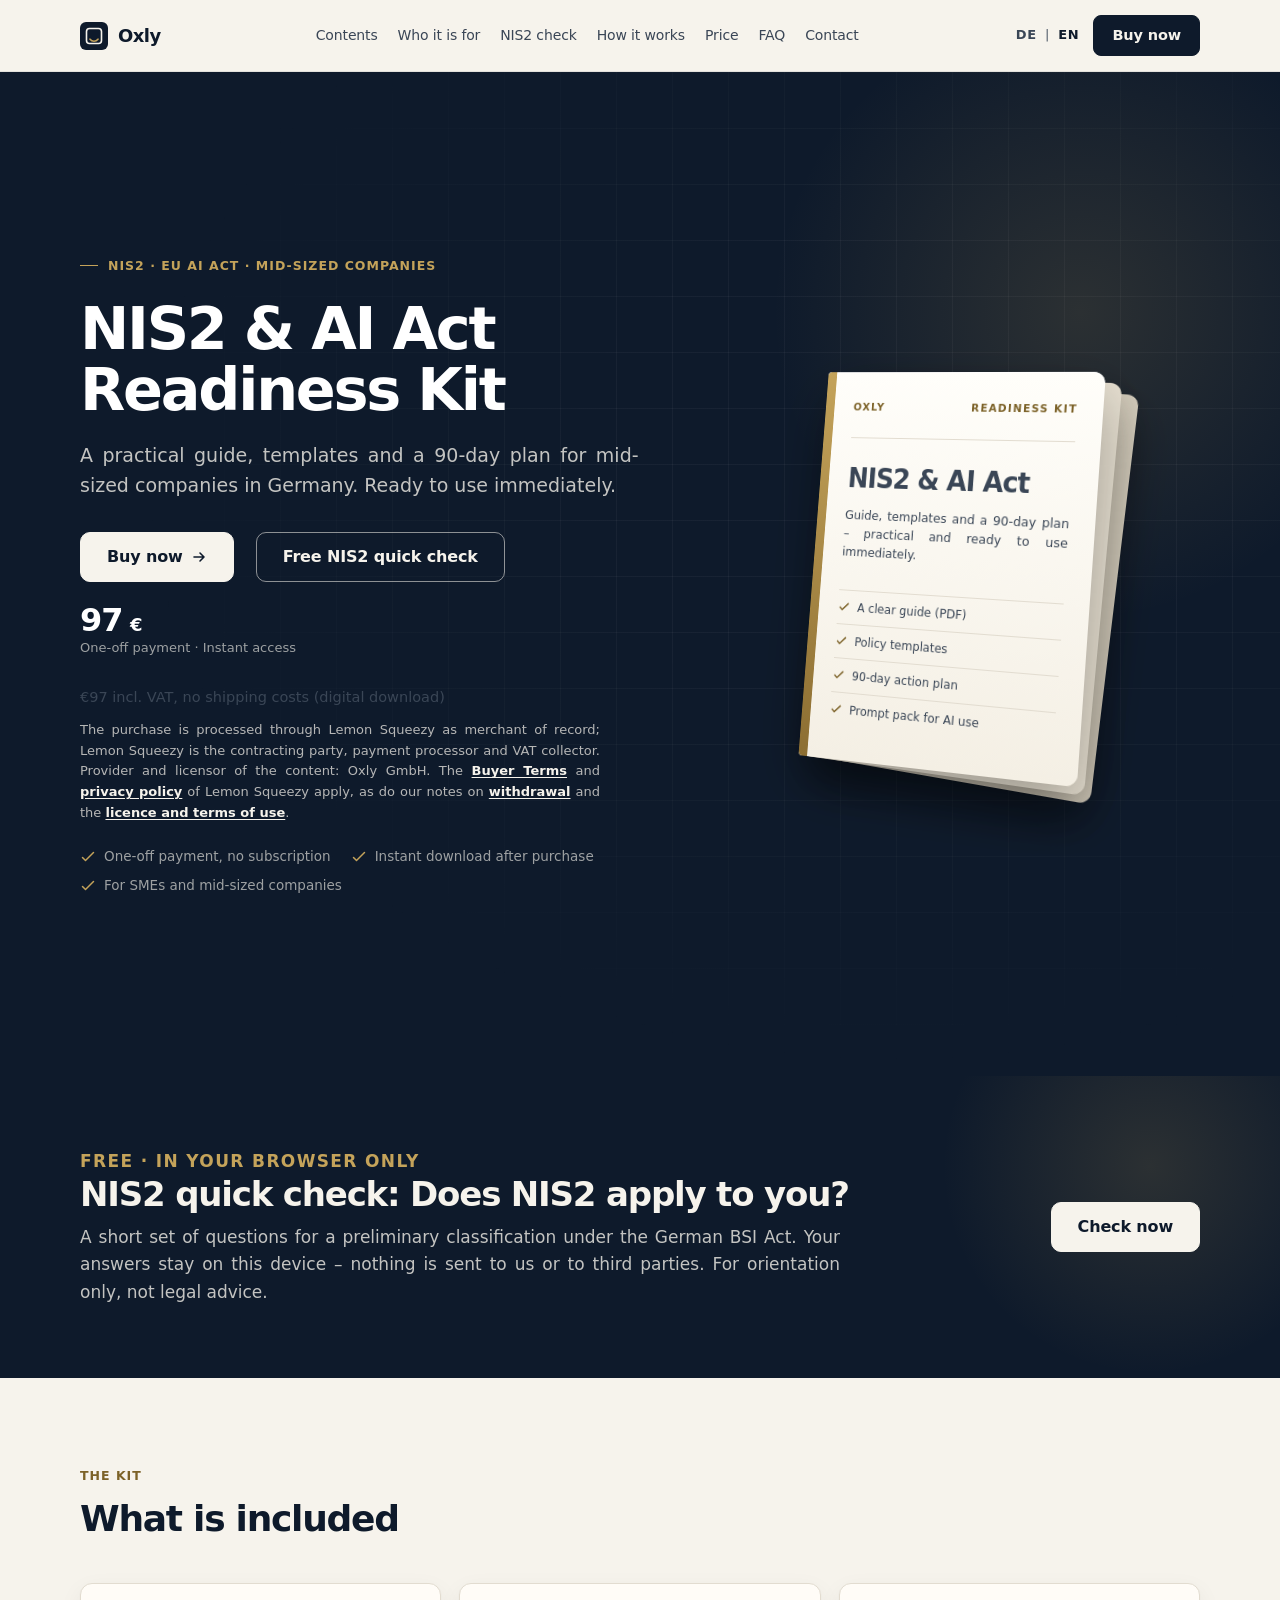
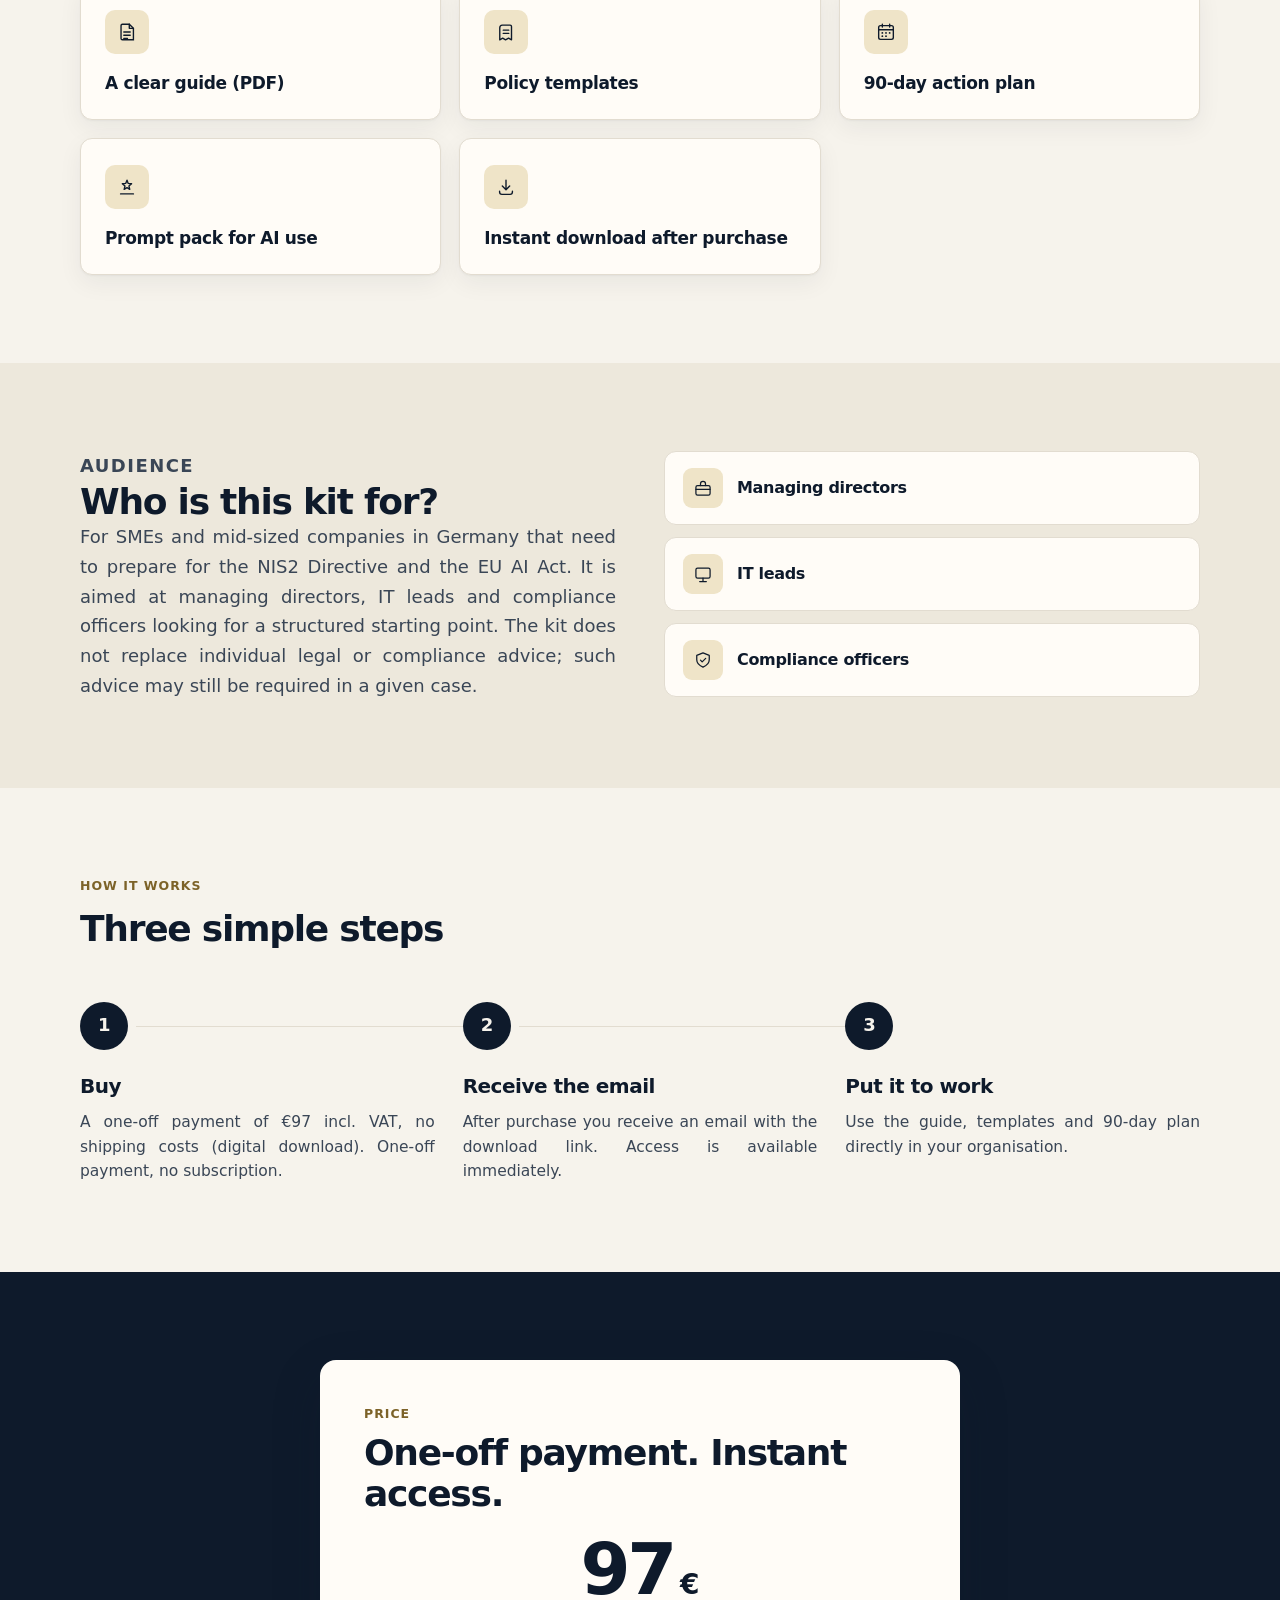
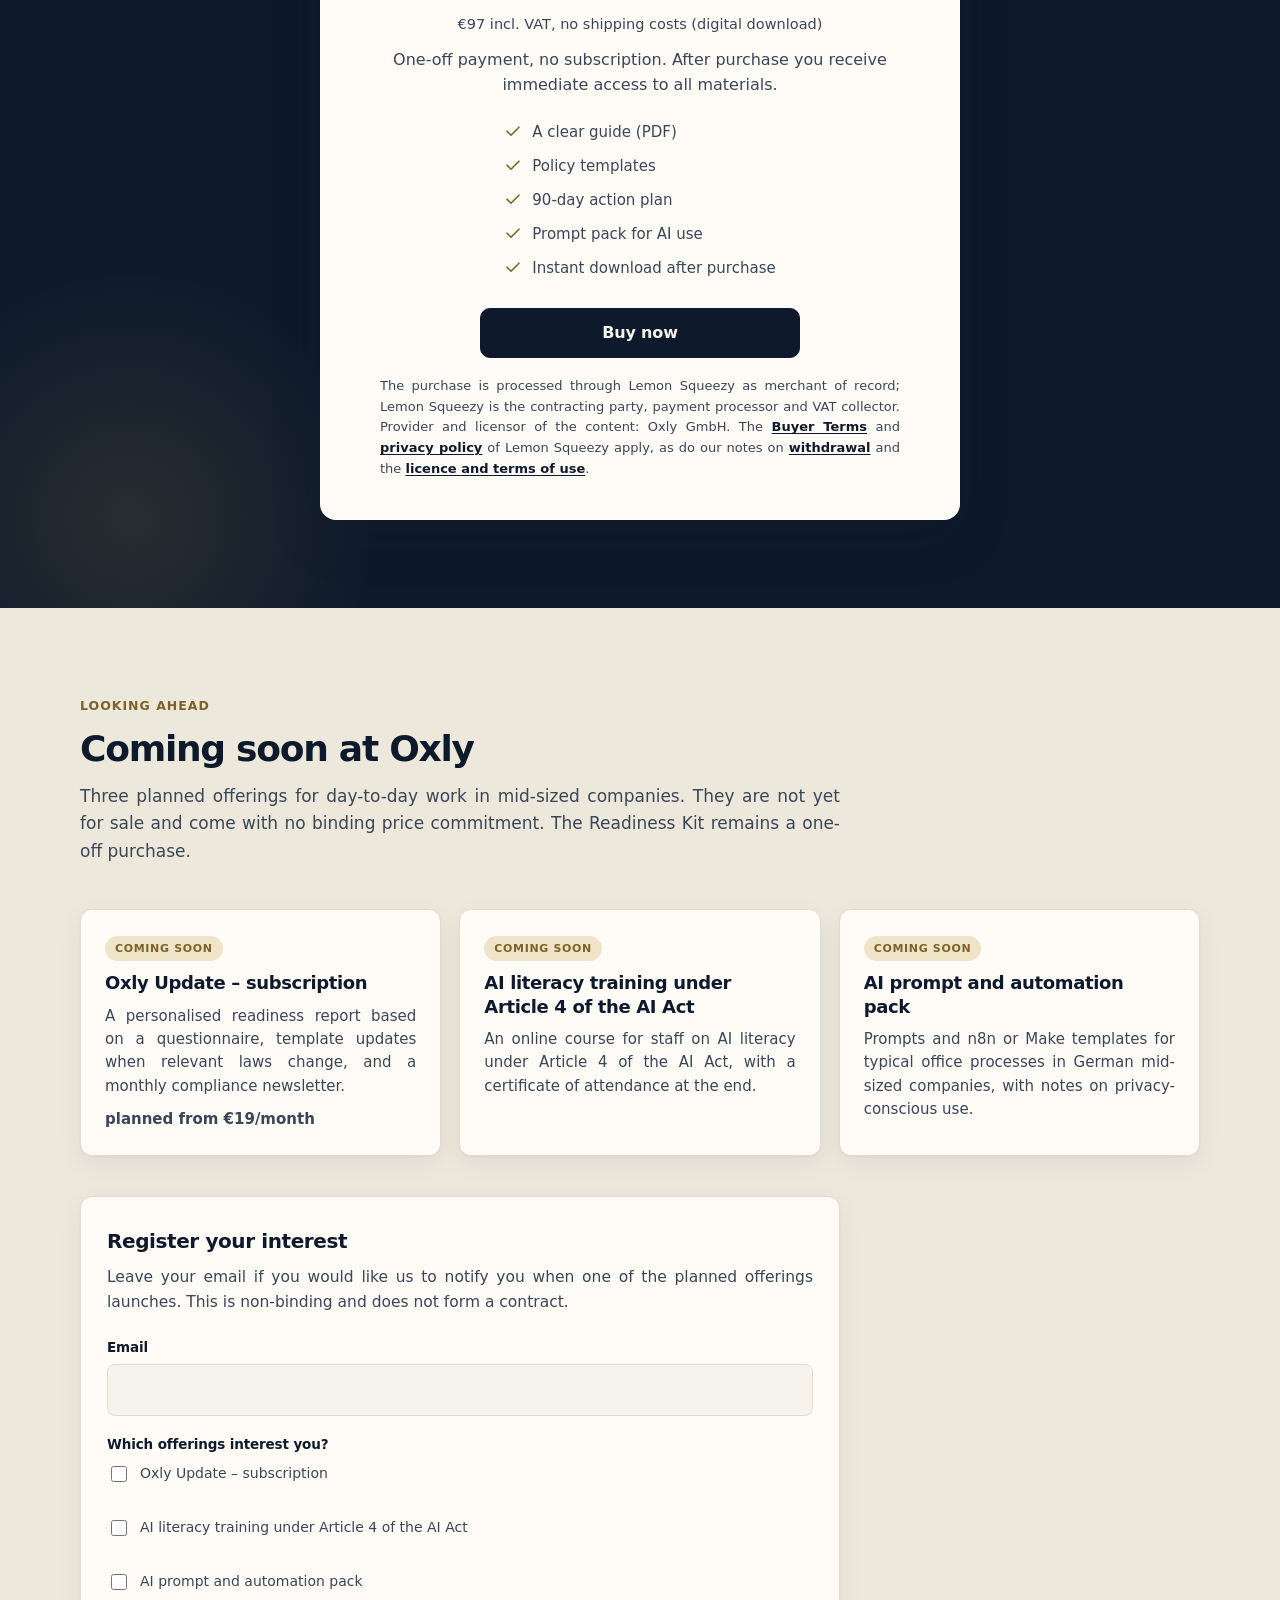
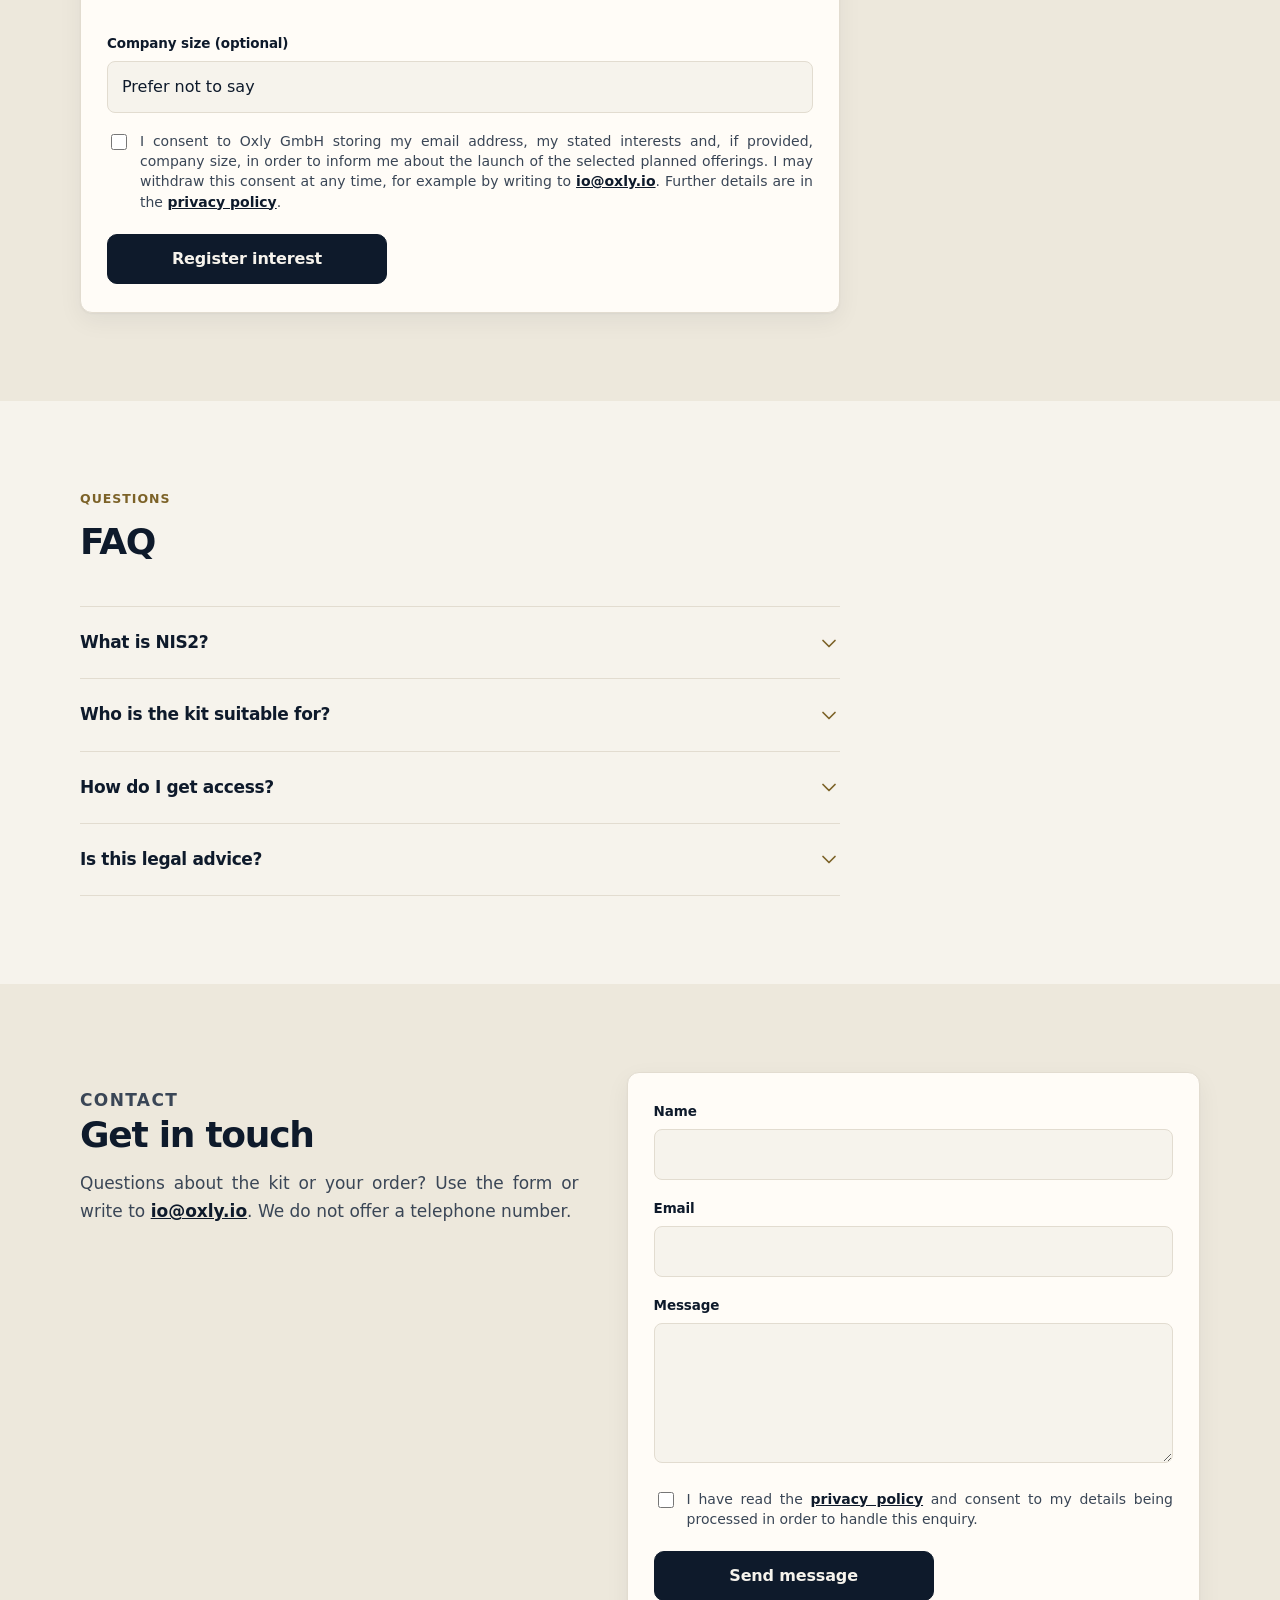
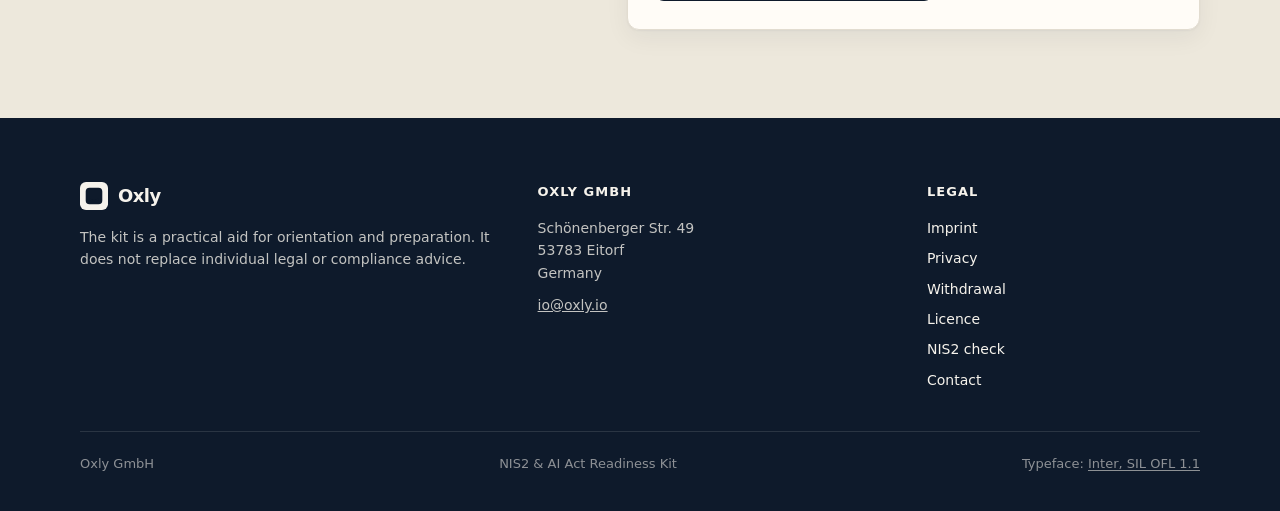
==== en/index.html @ 267576ce "Add English home, NIS2 check and imprint, plus updated thanks page" ====
<!DOCTYPE html>
<html lang="en">
<head>
  <meta charset="utf-8">
  <meta name="viewport" content="width=device-width, initial-scale=1">
  <title>NIS2 &amp; AI Act Readiness Kit | Oxly</title>
  <meta name="description" content="A practical guide, templates and a 90-day plan for mid-sized companies in Germany. Ready to use immediately. One-off payment, €97 incl. VAT, no shipping costs (digital download).">
  <meta property="og:title" content="NIS2 &amp; AI Act Readiness Kit | Oxly">
  <meta property="og:description" content="A practical guide, templates and a 90-day plan for mid-sized companies in Germany. Ready to use immediately. One-off payment, €97 incl. VAT, no shipping costs (digital download).">
  <meta property="og:type" content="website">
  <link rel="icon" href="data:image/svg+xml,%3Csvg xmlns='http://www.w3.org/2000/svg' viewBox='0 0 32 32'%3E%3Crect width='32' height='32' rx='6' fill='%230E1A2B'/%3E%3Ctext x='16' y='22' text-anchor='middle' font-family='Georgia,serif' font-size='16' fill='%23F6F3EC'%3EO%3C/text%3E%3C/svg%3E">
  <link rel="stylesheet" href="../styles.css">
  <link rel="alternate" hreflang="de" href="https://oxly-compliance.de/">
  <link rel="alternate" hreflang="en" href="https://oxly-compliance.de/en/">
  <link rel="alternate" hreflang="x-default" href="https://oxly-compliance.de/">
</head>
<body>
  <a class="skip" href="#main">Skip to content</a>

  <header class="header">
    <div class="wrap header-inner">
      <a class="logo" href="#top" aria-label="Oxly – home">
        <svg class="logo-mark" viewBox="0 0 28 28" aria-hidden="true">
          <rect width="28" height="28" rx="6" fill="#0E1A2B"/>
          <rect x="6.5" y="6.5" width="15" height="15" rx="3" fill="none" stroke="#F6F3EC" stroke-width="1.6"/>
          <path d="M10 17.2c1.1 1.3 2.5 2 4 2s2.9-.7 4-2" fill="none" stroke="#C4A35A" stroke-width="1.6" stroke-linecap="round"/>
        </svg>
        <span class="logo-word">Oxly</span>
      </a>
      <nav class="nav" aria-label="Page navigation">
        <a href="index.html#inhalt">Contents</a>
        <a href="index.html#fuer-wen">Who it is for</a>
        <a href="nis2-check.html">NIS2 check</a>
        <a href="index.html#ablauf">How it works</a>
        <a href="index.html#preis">Price</a>
        <a href="index.html#faq">FAQ</a>
        <a href="index.html#kontakt">Contact</a>
      </nav>
      <div class="header-tools">
        <nav class="lang-switch" aria-label="Language">
          <a href="../index.html" lang="de" hreflang="de">DE</a>
          <span class="lang-sep" aria-hidden="true">|</span>
          <a href="index.html" lang="en" hreflang="en" aria-current="page">EN</a>
        </nav>
        <a class="btn btn-primary js-buy" data-buy href="https://oxly.lemonsqueezy.com/checkout/buy/932510b3-8b38-464d-8cc8-acfaef03025f">Buy now</a>
      </div>
    </div>
  </header>

  <main id="main">
    <section class="hero" id="top">
      <div class="wrap hero-inner">
        <div>
          <p class="eyebrow">NIS2 · EU AI Act · Mid-sized companies</p>
          <h1>NIS2 &amp; AI Act<br>Readiness Kit</h1>
          <p class="hero-sub">A practical guide, templates and a <span class="nowrap">90-day plan</span> for mid-sized companies in Germany. Ready to use immediately.</p>
          <div class="hero-actions">
            <a class="btn btn-light btn-lg js-buy" data-buy href="https://oxly.lemonsqueezy.com/checkout/buy/932510b3-8b38-464d-8cc8-acfaef03025f">
              Buy now
              <svg class="arrow" viewBox="0 0 16 16" fill="none" aria-hidden="true">
                <path d="M3 8h10M9 4l4 4-4 4" stroke="currentColor" stroke-width="1.6" stroke-linecap="round" stroke-linejoin="round"/>
              </svg>
            </a>
            <a class="btn btn-ghost btn-lg" href="nis2-check.html">Free NIS2 quick check</a>
            <div class="hero-price">
              <div class="amount">97<span>&nbsp;€</span></div>
              <small>One-off payment · Instant access</small>
            </div>
          </div>
          <p class="price-vat hero-vat">€97 incl. VAT, no shipping costs (digital download)</p>
          <p class="mor-note">The purchase is processed through Lemon Squeezy as merchant of record; Lemon Squeezy is the contracting party, payment processor and VAT collector. Provider and licensor of the content: Oxly GmbH. The <a href="https://www.lemonsqueezy.com/buyer-terms" rel="noopener noreferrer">Buyer Terms</a> and <a href="https://www.lemonsqueezy.com/privacy" rel="noopener noreferrer">privacy policy</a> of Lemon Squeezy apply, as do our notes on <a href="withdrawal.html">withdrawal</a> and the <a href="license.html">licence and terms of use</a>.</p>
          <ul class="trust-row">
            <li>
              <svg viewBox="0 0 16 16" fill="none" aria-hidden="true"><path d="M2.5 8.5l3 3 8-8" stroke="currentColor" stroke-width="1.5" stroke-linecap="round" stroke-linejoin="round"/></svg>
              One-off payment, no subscription
            </li>
            <li>
              <svg viewBox="0 0 16 16" fill="none" aria-hidden="true"><path d="M2.5 8.5l3 3 8-8" stroke="currentColor" stroke-width="1.5" stroke-linecap="round" stroke-linejoin="round"/></svg>
              Instant download after purchase
            </li>
            <li>
              <svg viewBox="0 0 16 16" fill="none" aria-hidden="true"><path d="M2.5 8.5l3 3 8-8" stroke="currentColor" stroke-width="1.5" stroke-linecap="round" stroke-linejoin="round"/></svg>
              For SMEs and mid-sized companies
            </li>
          </ul>
        </div>

        <div class="kit-stage" aria-hidden="true">
          <div class="kit-stack">
            <div class="kit-sheet kit-sheet--back"></div>
            <div class="kit-sheet kit-sheet--mid"></div>
            <div class="kit-cover">
              <div class="kit-top">
                <span>Oxly</span>
                <span>Readiness Kit</span>
              </div>
              <div class="kit-rule"></div>
              <p class="kit-title">NIS2 &amp; AI Act</p>
              <p>Guide, templates and a <span class="nowrap">90-day plan</span> – practical and ready to use immediately.</p>
              <ul class="kit-list">
                <li>
                  <svg viewBox="0 0 14 14" fill="none"><path d="M2.5 7.2l2.6 2.6 6.4-6.4" stroke="currentColor" stroke-width="1.5" stroke-linecap="round" stroke-linejoin="round"/></svg>
                  A clear guide (PDF)
                </li>
                <li>
                  <svg viewBox="0 0 14 14" fill="none"><path d="M2.5 7.2l2.6 2.6 6.4-6.4" stroke="currentColor" stroke-width="1.5" stroke-linecap="round" stroke-linejoin="round"/></svg>
                  Policy templates
                </li>
                <li>
                  <svg viewBox="0 0 14 14" fill="none"><path d="M2.5 7.2l2.6 2.6 6.4-6.4" stroke="currentColor" stroke-width="1.5" stroke-linecap="round" stroke-linejoin="round"/></svg>
                  <span class="nowrap">90-day action plan</span>
                </li>
                <li>
                  <svg viewBox="0 0 14 14" fill="none"><path d="M2.5 7.2l2.6 2.6 6.4-6.4" stroke="currentColor" stroke-width="1.5" stroke-linecap="round" stroke-linejoin="round"/></svg>
                  Prompt pack for AI use
                </li>
              </ul>
            </div>
          </div>
        </div>
      </div>
    </section>

    <section class="check-teaser" id="check-teaser">
      <div class="wrap check-teaser-inner">
        <div>
          <p class="section-kicker">Free · In your browser only</p>
          <h2>NIS2 quick check: Does NIS2 apply to you?</h2>
          <p>A short set of questions for a preliminary classification under the German BSI Act. Your answers stay on this device – nothing is sent to us or to third parties. For orientation only, not legal advice.</p>
        </div>
        <a class="btn btn-light btn-lg" href="nis2-check.html">Check now</a>
      </div>
    </section>
    <section class="contents" id="inhalt">
      <div class="wrap">
        <div class="section-head">
          <p class="section-kicker">The kit</p>
          <h2 class="section-title">What is included</h2>
        </div>
        <div class="card-grid">
          <article class="card">
            <div class="icon" aria-hidden="true">
              <svg viewBox="0 0 24 24" fill="none">
                <path d="M7 3.5h7.5L19 8v12.5H7A1.5 1.5 0 0 1 5.5 19V5A1.5 1.5 0 0 1 7 3.5Z" stroke="currentColor" stroke-width="1.5"/>
                <path d="M14.5 3.5V8H19M8.5 12h7M8.5 15.5h7M8.5 19h4" stroke="currentColor" stroke-width="1.5" stroke-linecap="round" stroke-linejoin="round"/>
              </svg>
            </div>
            <h3>A clear guide (PDF)</h3>
          </article>
          <article class="card">
            <div class="icon" aria-hidden="true">
              <svg viewBox="0 0 24 24" fill="none">
                <path d="M8 4.5h8.5A1.5 1.5 0 0 1 18 6v14.5l-3.2-1.8L11.5 20.5 8.4 18.7 5.2 20.5V7.5A3 3 0 0 1 8 4.5Z" stroke="currentColor" stroke-width="1.5" stroke-linejoin="round"/>
                <path d="M9 10h6M9 13.5h6" stroke="currentColor" stroke-width="1.5" stroke-linecap="round"/>
              </svg>
            </div>
            <h3>Policy templates</h3>
          </article>
          <article class="card">
            <div class="icon" aria-hidden="true">
              <svg viewBox="0 0 24 24" fill="none">
                <rect x="4" y="5" width="16" height="15" rx="2" stroke="currentColor" stroke-width="1.5"/>
                <path d="M8 3.5v3M16 3.5v3M4 9.5h16" stroke="currentColor" stroke-width="1.5" stroke-linecap="round"/>
                <path d="M8 13h.01M12 13h.01M16 13h.01M8 16.5h.01M12 16.5h.01" stroke="currentColor" stroke-width="2" stroke-linecap="round"/>
              </svg>
            </div>
            <h3><span class="nowrap">90-day action plan</span></h3>
          </article>
          <article class="card">
            <div class="icon" aria-hidden="true">
              <svg viewBox="0 0 24 24" fill="none">
                <path d="M12 4.5 13.2 8l3.8.3-2.9 2.5.9 3.7L12 12.7 8.9 14.5l.9-3.7-2.9-2.5 3.8-.3L12 4.5Z" stroke="currentColor" stroke-width="1.5" stroke-linejoin="round"/>
                <path d="M5 19.5h14" stroke="currentColor" stroke-width="1.5" stroke-linecap="round"/>
              </svg>
            </div>
            <h3>Prompt pack for AI use</h3>
          </article>
          <article class="card">
            <div class="icon" aria-hidden="true">
              <svg viewBox="0 0 24 24" fill="none">
                <path d="M12 4.5v10M8 11l4 4 4-4" stroke="currentColor" stroke-width="1.5" stroke-linecap="round" stroke-linejoin="round"/>
                <path d="M5 16.5v1A2.5 2.5 0 0 0 7.5 20h9a2.5 2.5 0 0 0 2.5-2.5v-1" stroke="currentColor" stroke-width="1.5" stroke-linecap="round"/>
              </svg>
            </div>
            <h3>Instant download after purchase</h3>
          </article>
        </div>
      </div>
    </section>

    <section class="audience" id="fuer-wen">
      <div class="wrap audience-grid">
        <div class="audience-copy">
          <p class="section-kicker">Audience</p>
          <h2 class="section-title">Who is this kit for?</h2>
          <p class="section-lead">For SMEs and mid-sized companies in Germany that need to prepare for the NIS2 Directive and the EU AI Act. It is aimed at managing directors, IT leads and compliance officers looking for a structured starting point. The kit does not replace individual legal or compliance advice; such advice may still be required in a given case.</p>
        </div>
        <div class="roles">
          <div class="role">
            <div class="icon" aria-hidden="true">
              <svg viewBox="0 0 24 24" fill="none">
                <rect x="3.5" y="9" width="17" height="11.5" rx="2" stroke="currentColor" stroke-width="1.5"/>
                <path d="M9 9V7a3 3 0 0 1 6 0v2M3.5 13.5h17" stroke="currentColor" stroke-width="1.5" stroke-linecap="round"/>
              </svg>
            </div>
            <strong>Managing directors</strong>
          </div>
          <div class="role">
            <div class="icon" aria-hidden="true">
              <svg viewBox="0 0 24 24" fill="none">
                <rect x="3.5" y="5" width="17" height="12" rx="2" stroke="currentColor" stroke-width="1.5"/>
                <path d="M8 21h8M12 17v4" stroke="currentColor" stroke-width="1.5" stroke-linecap="round"/>
              </svg>
            </div>
            <strong>IT leads</strong>
          </div>
          <div class="role">
            <div class="icon" aria-hidden="true">
              <svg viewBox="0 0 24 24" fill="none">
                <path d="M12 3.5 19.5 6.5v5.2c0 4.3-3 6.9-7.5 8.8-4.5-1.9-7.5-4.5-7.5-8.8V6.5L12 3.5Z" stroke="currentColor" stroke-width="1.5" stroke-linejoin="round"/>
                <path d="M9 12.2 11 14.2 15.2 10" stroke="currentColor" stroke-width="1.5" stroke-linecap="round" stroke-linejoin="round"/>
              </svg>
            </div>
            <strong>Compliance officers</strong>
          </div>
        </div>
      </div>
    </section>

    <section class="steps" id="ablauf">
      <div class="wrap">
        <div class="section-head">
          <p class="section-kicker">How it works</p>
          <h2 class="section-title">Three simple steps</h2>
        </div>
        <div class="steps-grid">
          <article class="step">
            <div class="step-num">1</div>
            <h3>Buy</h3>
            <p>A one-off payment of €97 incl. VAT, no shipping costs (digital download). One-off payment, no subscription.</p>
          </article>
          <article class="step">
            <div class="step-num">2</div>
            <h3>Receive the email</h3>
            <p>After purchase you receive an email with the download link. Access is available immediately.</p>
          </article>
          <article class="step">
            <div class="step-num">3</div>
            <h3>Put it to work</h3>
            <p>Use the guide, templates and <span class="nowrap">90-day plan</span> directly in your organisation.</p>
          </article>
        </div>
      </div>
    </section>

    <section class="pricing" id="preis">
      <div class="wrap">
        <div class="price-card">
          <p class="section-kicker">Price</p>
          <h2 class="section-title">One-off payment. Instant access.</h2>
          <div class="price-amount">
            <span class="num">97</span>
            <span class="cur">€</span>
          </div>
          <p class="price-vat">€97 incl. VAT, no shipping costs (digital download)</p>
          <p class="price-note">One-off payment, no subscription. After purchase you receive immediate access to all materials.</p>
          <ul class="price-points">
            <li><svg viewBox="0 0 18 18" fill="none" aria-hidden="true"><path d="M3 9.2l4 4 8-8" stroke="currentColor" stroke-width="1.6" stroke-linecap="round" stroke-linejoin="round"/></svg> A clear guide (PDF)</li>
            <li><svg viewBox="0 0 18 18" fill="none" aria-hidden="true"><path d="M3 9.2l4 4 8-8" stroke="currentColor" stroke-width="1.6" stroke-linecap="round" stroke-linejoin="round"/></svg> Policy templates</li>
            <li><svg viewBox="0 0 18 18" fill="none" aria-hidden="true"><path d="M3 9.2l4 4 8-8" stroke="currentColor" stroke-width="1.6" stroke-linecap="round" stroke-linejoin="round"/></svg> <span class="nowrap">90-day action plan</span></li>
            <li><svg viewBox="0 0 18 18" fill="none" aria-hidden="true"><path d="M3 9.2l4 4 8-8" stroke="currentColor" stroke-width="1.6" stroke-linecap="round" stroke-linejoin="round"/></svg> Prompt pack for AI use</li>
            <li><svg viewBox="0 0 18 18" fill="none" aria-hidden="true"><path d="M3 9.2l4 4 8-8" stroke="currentColor" stroke-width="1.6" stroke-linecap="round" stroke-linejoin="round"/></svg> Instant download after purchase</li>
          </ul>
          <a class="btn btn-primary btn-lg js-buy" data-buy href="https://oxly.lemonsqueezy.com/checkout/buy/932510b3-8b38-464d-8cc8-acfaef03025f">Buy now</a>
          <p class="mor-note">The purchase is processed through Lemon Squeezy as merchant of record; Lemon Squeezy is the contracting party, payment processor and VAT collector. Provider and licensor of the content: Oxly GmbH. The <a href="https://www.lemonsqueezy.com/buyer-terms" rel="noopener noreferrer">Buyer Terms</a> and <a href="https://www.lemonsqueezy.com/privacy" rel="noopener noreferrer">privacy policy</a> of Lemon Squeezy apply, as do our notes on <a href="withdrawal.html">withdrawal</a> and the <a href="license.html">licence and terms of use</a>.</p>
        </div>
      </div>
    </section>

    <section class="coming" id="demnächst">
      <div class="wrap">
        <div class="section-head">
          <p class="section-kicker">Looking ahead</p>
          <h2 class="section-title">Coming soon at Oxly</h2>
          <p class="coming-lead">Three planned offerings for day-to-day work in mid-sized companies. They are not yet for sale and come with no binding price commitment. The Readiness Kit remains a one-off purchase.</p>
        </div>
        <div class="coming-grid">
          <article class="coming-card">
            <span class="badge-soon">Coming soon</span>
            <h3>Oxly Update – subscription</h3>
            <p>A personalised readiness report based on a questionnaire, template updates when relevant laws change, and a monthly compliance newsletter.</p>
            <p class="coming-price">planned from €19/month</p>
          </article>
          <article class="coming-card">
            <span class="badge-soon">Coming soon</span>
            <h3>AI literacy training under Article 4 of the AI Act</h3>
            <p>An online course for staff on AI literacy under Article 4 of the AI Act, with a certificate of attendance at the end.</p>
          </article>
          <article class="coming-card">
            <span class="badge-soon">Coming soon</span>
            <h3>AI prompt and automation pack</h3>
            <p>Prompts and n8n or Make templates for typical office processes in German mid-sized companies, with notes on privacy-conscious use.</p>
          </article>
        </div>

        <form class="waitlist form" id="waitlist-form" action="https://formsubmit.co/a1ef839cf8136e89e7ac923d35b0b87f" method="POST">
          <h3>Register your interest</h3>
          <p class="waitlist-lead">Leave your email if you would like us to notify you when one of the planned offerings launches. This is non-binding and does not form a contract.</p>
          <input type="hidden" name="_next" value="https://oxly-compliance.de/en/thanks.html">
          <input type="hidden" name="_subject" value="Waitlist / register interest (EN)">
          <input type="hidden" name="_template" value="table">
          <input type="hidden" name="_captcha" value="false">
          <input type="hidden" name="language" value="EN">
          <label class="hp" for="waitlist-website">Please leave this field empty</label>
          <input class="hp" type="text" id="waitlist-website" name="_honey" tabindex="-1" autocomplete="off">
          <div class="field">
            <label for="waitlist-email">Email</label>
            <input type="email" id="waitlist-email" name="email" required autocomplete="email">
          </div>
          <p class="field-label" id="waitlist-interests-label">Which offerings interest you?</p>
          <div class="waitlist-interests" role="group" aria-labelledby="waitlist-interests-label">
            <label class="check"><input type="checkbox" name="interesse_update_abo" value="yes" data-interest> <span>Oxly Update – subscription</span></label>
            <label class="check"><input type="checkbox" name="interesse_ki_schulung" value="yes" data-interest> <span>AI literacy training under Article 4 of the AI Act</span></label>
            <label class="check"><input type="checkbox" name="interesse_prompt_paket" value="yes" data-interest> <span>AI prompt and automation pack</span></label>
          </div>
          <p class="waitlist-error" id="waitlist-error" role="alert">Please select at least one offering.</p>
          <div class="field">
            <label for="waitlist-size">Company size (optional)</label>
            <select id="waitlist-size" name="firmengroesse">
              <option value="">Prefer not to say</option>
              <option value="unter_50">Fewer than 50 employees</option>
              <option value="50_249">50 to 249 employees</option>
              <option value="250_plus">250 or more employees</option>
            </select>
          </div>
          <label class="check">
            <input type="checkbox" name="datenschutz" value="agreed" required>
            <span>I consent to Oxly GmbH storing my email address, my stated interests and, if provided, company size, in order to inform me about the launch of the selected planned offerings. I may withdraw this consent at any time, for example by writing to <a href="mailto:io@oxly.io">io@oxly.io</a>. Further details are in the <a href="privacy.html">privacy policy</a>.</span>
          </label>
          <button class="btn btn-primary btn-lg" type="submit">Register interest</button>
        </form>
      </div>
    </section>

    <section class="faq" id="faq">
      <div class="wrap">
        <div class="section-head">
          <p class="section-kicker">Questions</p>
          <h2 class="section-title">FAQ</h2>
        </div>
        <div class="faq-list">
          <details>
            <summary>What is NIS2?<svg class="chev" viewBox="0 0 22 22" fill="none" aria-hidden="true"><path d="M5 8.5 11 14.5 17 8.5" stroke="currentColor" stroke-width="1.7" stroke-linecap="round" stroke-linejoin="round"/></svg></summary>
            <p>The NIS2 Directive is an EU-wide cybersecurity framework. Many companies in Germany must meet certain requirements. This kit helps you understand and implement the most important steps.</p>
          </details>
          <details>
            <summary>Who is the kit suitable for?<svg class="chev" viewBox="0 0 22 22" fill="none" aria-hidden="true"><path d="M5 8.5 11 14.5 17 8.5" stroke="currentColor" stroke-width="1.7" stroke-linecap="round" stroke-linejoin="round"/></svg></summary>
            <p>For small and medium-sized companies in Germany that want to prepare for NIS2 and the AI Act. The kit offers a structured starting point; individual legal or compliance advice may still be required.</p>
          </details>
          <details>
            <summary>How do I get access?<svg class="chev" viewBox="0 0 22 22" fill="none" aria-hidden="true"><path d="M5 8.5 11 14.5 17 8.5" stroke="currentColor" stroke-width="1.7" stroke-linecap="round" stroke-linejoin="round"/></svg></summary>
            <p>After purchase you receive an email with the download link. Access is available immediately.</p>
          </details>
          <details>
            <summary>Is this legal advice?<svg class="chev" viewBox="0 0 22 22" fill="none" aria-hidden="true"><path d="M5 8.5 11 14.5 17 8.5" stroke="currentColor" stroke-width="1.7" stroke-linecap="round" stroke-linejoin="round"/></svg></summary>
            <p>No. The kit is a practical aid for orientation and preparation. It does not replace individual legal or compliance advice.</p>
          </details>
        </div>
      </div>
    </section>

    <section class="contact" id="kontakt">
      <div class="wrap contact-grid">
        <div class="contact-copy">
          <p class="section-kicker">Contact</p>
          <h2 class="section-title">Get in touch</h2>
          <p>Questions about the kit or your order? Use the form or write to <a href="mailto:io@oxly.io">io@oxly.io</a>. We do not offer a telephone number.</p>
        </div>
        <form class="form" action="https://formsubmit.co/a1ef839cf8136e89e7ac923d35b0b87f" method="POST">
          <input type="hidden" name="_next" value="https://oxly-compliance.de/en/thanks.html">
          <input type="hidden" name="_subject" value="Contact request via the Oxly website (EN)">
          <input type="hidden" name="_template" value="table">
          <input type="hidden" name="_captcha" value="false">
          <input type="hidden" name="language" value="EN">
          <label class="hp" for="website">Please leave this field empty</label>
          <input class="hp" type="text" id="website" name="_honey" tabindex="-1" autocomplete="off">
          <div class="field">
            <label for="name">Name</label>
            <input type="text" id="name" name="name" required autocomplete="name">
          </div>
          <div class="field">
            <label for="email">Email</label>
            <input type="email" id="email" name="email" required autocomplete="email">
          </div>
          <div class="field">
            <label for="message">Message</label>
            <textarea id="message" name="message" required></textarea>
          </div>
          <label class="check">
            <input type="checkbox" name="datenschutz" value="agreed" required>
            <span>I have read the <a href="privacy.html">privacy policy</a> and consent to my details being processed in order to handle this enquiry.</span>
          </label>
          <button class="btn btn-primary btn-lg" type="submit">Send message</button>
        </form>
      </div>
    </section>
  </main>

  <footer class="footer">
    <div class="wrap">
      <div class="footer-grid">
        <div>
          <a class="logo" href="index.html" aria-label="Oxly">
            <svg class="logo-mark" viewBox="0 0 28 28" aria-hidden="true">
              <rect width="28" height="28" rx="6" fill="#F6F3EC"/>
              <rect x="6.5" y="6.5" width="15" height="15" rx="3" fill="none" stroke="#0E1A2B" stroke-width="1.6"/>
              <path d="M10 17.2c1.1 1.3 2.5 2 4 2s2.9-.7 4-2" fill="none" stroke="#7C6228" stroke-width="1.6" stroke-linecap="round"/>
            </svg>
            <span class="logo-word">Oxly</span>
          </a>
          <p class="disclaimer">The kit is a practical aid for orientation and preparation. It does not replace individual legal or compliance advice.</p>
        </div>
        <div>
          <h3>Oxly GmbH</h3>
          <p>Schönenberger Str. 49<br>53783 Eitorf<br>Germany</p>
          <p><a href="mailto:io@oxly.io">io@oxly.io</a></p>
        </div>
        <div>
          <h3>Legal</h3>
          <div class="footer-links">
            <a href="imprint.html">Imprint</a>
            <a href="privacy.html">Privacy</a>
            <a href="withdrawal.html">Withdrawal</a>
            <a href="license.html">Licence</a>
            <a href="nis2-check.html">NIS2 check</a>
            <a href="index.html#kontakt">Contact</a>
          </div>
        </div>
      </div>
      <div class="footer-bottom">
        <span>Oxly GmbH</span>
        <span>NIS2 &amp; AI Act Readiness Kit</span>
        <span>Typeface: <a href="../fonts/OFL.txt">Inter, SIL OFL 1.1</a></span>
      </div>
    </div>
  </footer>
  <script>
    const BUY_URL = 'https://oxly.lemonsqueezy.com/checkout/buy/932510b3-8b38-464d-8cc8-acfaef03025f';
    document.querySelectorAll('[data-buy]').forEach(function (el) {
      el.setAttribute('href', BUY_URL);
    });
    document.querySelectorAll('.lang-switch a').forEach(function (el) {
      var href = el.getAttribute('href');
      if (href && location.hash) el.setAttribute('href', href.split('#')[0] + location.hash);
    });
    (function () {
      var form = document.getElementById('waitlist-form');
      var error = document.getElementById('waitlist-error');
      if (!form) return;
      form.addEventListener('submit', function (e) {
        var any = form.querySelectorAll('[data-interest]:checked').length > 0;
        if (!any) {
          e.preventDefault();
          if (error) error.classList.add('is-visible');
        } else if (error) {
          error.classList.remove('is-visible');
        }
      });
    })();
  </script>

</body>
</html>
---- styles.css ----
@font-face {
  font-family: Inter;
  src: url("fonts/InterVariable.woff2") format("woff2");
  font-weight: 100 900;
  font-style: normal;
  font-display: swap;
}

:root {
  --navy: #0E1A2B;
  --navy-mid: #16243A;
  --navy-soft: #24364F;
  --ivory: #F6F3EC;
  --ivory-2: #EDE8DC;
  --paper: #FFFCF7;
  --brass: #7C6228;
  --brass-bright: #C4A35A;
  --brass-soft: #EFE4C8;
  --text: #0E1A2B;
  --text-2: #3A4656;
  --text-3: #4E5A68;
  --line: #E2DCD0;
  --line-dark: rgba(246, 243, 236, 0.12);
  --white: #FFFFFF;
  --header-h: 72px;
  --wrap: 1120px;
  --measure: 760px;
  --page-pad: 24px;
  --radius: 12px;
  --shadow: 0 1px 2px rgba(14, 26, 43, 0.04), 0 8px 24px rgba(14, 26, 43, 0.06);
  --shadow-lg: 0 18px 50px rgba(14, 26, 43, 0.18);
}

*, *::before, *::after { box-sizing: border-box; }
html {
  scroll-behavior: smooth;
  -webkit-hyphens: auto;
  hyphens: auto;
  hyphenate-limit-chars: 6 3 3;
  -webkit-hyphenate-limit-chars: 6 3 3;
  overflow-wrap: break-word;
}
@media (prefers-reduced-motion: reduce) {
  html { scroll-behavior: auto; }
  *, *::before, *::after {
    animation: none !important;
    transition: none !important;
  }
}

.nowrap { white-space: nowrap; }
body {
  margin: 0;
  overflow-x: hidden;
  font-family: Inter, system-ui, -apple-system, "Segoe UI", Roboto, Helvetica, Arial, sans-serif;
  font-feature-settings: "cv11", "ss01", "kern";
  background: var(--ivory);
  color: var(--text);
  line-height: 1.6;
  font-size: 16px;
  font-weight: 450;
  -webkit-font-smoothing: antialiased;
  -moz-osx-font-smoothing: grayscale;
  text-rendering: optimizeLegibility;
}

img, svg { display: block; max-width: 100%; }
a { color: inherit; }
button { font: inherit; }

.skip {
  position: absolute;
  left: 12px;
  top: 12px;
  background: var(--navy);
  color: var(--ivory);
  padding: 8px 14px;
  z-index: 100;
  border-radius: 6px;
  clip: rect(0 0 0 0);
  clip-path: inset(50%);
  width: 1px;
  height: 1px;
  overflow: hidden;
  white-space: nowrap;
}
.skip:focus, .skip:focus-visible {
  clip: auto;
  clip-path: none;
  width: auto;
  height: auto;
  overflow: visible;
}

.wrap {
  width: min(var(--wrap), calc(100% - (var(--page-pad) * 2)));
  margin-inline: auto;
}
.wrap--measure,
.check-wrap,
.legal-inner {
  width: min(var(--measure), calc(100% - (var(--page-pad) * 2)));
}

/* Header */
.header {
  position: sticky;
  top: 0;
  z-index: 50;
  height: var(--header-h);
  background: rgba(246, 243, 236, 0.88);
  backdrop-filter: blur(16px);
  -webkit-backdrop-filter: blur(16px);
  border-bottom: 1px solid rgba(14, 26, 43, 0.08);
}
.header-inner {
  height: 100%;
  display: flex;
  align-items: center;
  justify-content: space-between;
  gap: 16px;
}
.header-tools {
  display: flex;
  align-items: center;
  gap: 12px;
  flex-shrink: 0;
}
.lang-switch {
  display: inline-flex;
  align-items: center;
  gap: 6px;
  font-size: 13px;
  font-weight: 650;
  letter-spacing: 0.06em;
  text-transform: uppercase;
  -webkit-hyphens: none;
  hyphens: none;
}
.lang-switch a,
.lang-switch a:link,
.lang-switch a:visited {
  color: var(--text-2);
  text-decoration: none;
  text-align: left;
  -webkit-hyphens: none;
  hyphens: none;
  padding: 4px 2px;
}
.lang-switch a[aria-current="page"] {
  color: var(--navy);
}
.lang-switch a:hover,
.lang-switch a:focus { color: var(--navy); }
.lang-switch .lang-sep {
  color: var(--text-3);
  user-select: none;
  font-weight: 500;
}
.logo {
  display: flex;
  align-items: center;
  gap: 10px;
  text-decoration: none;
  color: var(--navy);
  flex-shrink: 0;
}
.logo-mark {
  width: 28px;
  height: 28px;
}
.logo-word {
  font-weight: 650;
  font-size: 18px;
  letter-spacing: -0.03em;
  line-height: 1;
}
.nav {
  display: flex;
  align-items: center;
  gap: 20px;
}
.nav a,
.nav a:link,
.nav a:visited {
  text-decoration: none;
  font-size: 14px;
  font-weight: 500;
  color: var(--text-2);
  letter-spacing: -0.01em;
}
.nav a:hover, .nav a:focus { color: var(--navy); }

/* Buttons — colors are set on every link state so container `a` rules cannot make label text disappear */
.btn {
  display: inline-flex;
  align-items: center;
  justify-content: center;
  gap: 8px;
  text-decoration: none;
  font-weight: 600;
  font-size: 14.5px;
  letter-spacing: -0.01em;
  line-height: 1;
  border-radius: 8px;
  padding: 12px 18px;
  border: 1px solid transparent;
  transition: background 0.15s ease, color 0.15s ease, border-color 0.15s ease, transform 0.15s ease;
  white-space: nowrap;
  cursor: pointer;
  -webkit-print-color-adjust: exact;
  print-color-adjust: exact;
}
a.btn,
a.btn:link,
a.btn:visited,
a.btn:hover,
a.btn:focus,
a.btn:focus-visible,
a.btn:active {
  text-decoration: none;
}
.btn:focus-visible,
a:focus-visible,
summary:focus-visible,
button:focus-visible {
  outline: 2px solid var(--brass);
  outline-offset: 3px;
}
.btn-primary,
a.btn-primary,
a.btn-primary:link,
a.btn-primary:visited,
button.btn-primary {
  background: var(--navy);
  color: var(--ivory);
  border-color: var(--navy);
}
.btn-primary:hover,
.btn-primary:focus,
.btn-primary:focus-visible,
.btn-primary:active,
a.btn-primary:hover,
a.btn-primary:focus,
a.btn-primary:focus-visible,
a.btn-primary:active,
button.btn-primary:hover,
button.btn-primary:focus,
button.btn-primary:focus-visible,
button.btn-primary:active {
  background: #1A2B45;
  color: var(--ivory);
  border-color: #1A2B45;
}
.btn-light,
a.btn-light,
a.btn-light:link,
a.btn-light:visited,
button.btn-light {
  background: var(--ivory);
  color: var(--navy);
  border-color: var(--ivory);
}
.btn-light:hover,
.btn-light:focus,
.btn-light:focus-visible,
.btn-light:active,
a.btn-light:hover,
a.btn-light:focus,
a.btn-light:focus-visible,
a.btn-light:active {
  background: var(--white);
  color: var(--navy);
  border-color: var(--white);
}
.btn-lg {
  padding: 16px 26px;
  font-size: 16px;
  border-radius: 10px;
}
.btn .arrow { width: 16px; height: 16px; }

/* Hero */
.hero {
  position: relative;
  background: var(--navy);
  color: var(--ivory);
  overflow: hidden;
  isolation: isolate;
}
.hero::before {
  content: "";
  position: absolute;
  inset: 0;
  background-image:
    linear-gradient(rgba(246, 243, 236, 0.045) 1px, transparent 1px),
    linear-gradient(90deg, rgba(246, 243, 236, 0.045) 1px, transparent 1px);
  background-size: 56px 56px;
  mask-image: radial-gradient(ellipse 80% 80% at 70% 40%, #000 30%, transparent 75%);
  pointer-events: none;
  z-index: 0;
}
.hero::after {
  content: "";
  position: absolute;
  width: 640px;
  height: 640px;
  right: -120px;
  top: -80px;
  background: radial-gradient(circle, rgba(196, 163, 90, 0.16) 0%, transparent 68%);
  pointer-events: none;
  z-index: 0;
}
.hero-inner {
  position: relative;
  z-index: 1;
  display: grid;
  grid-template-columns: 1.05fr 0.95fr;
  gap: 56px;
  align-items: center;
  padding: 72px 0 80px;
  min-height: calc(100vh - var(--header-h));
}
.eyebrow {
  display: inline-flex;
  align-items: center;
  gap: 10px;
  font-size: 12.5px;
  font-weight: 600;
  letter-spacing: 0.08em;
  text-transform: uppercase;
  color: var(--brass-bright);
  margin-bottom: 22px;
}
.eyebrow::before {
  content: "";
  width: 18px;
  height: 1px;
  background: var(--brass-bright);
}
.hero h1 {
  margin: 0 0 20px;
  font-size: clamp(36px, 4.6vw, 60px);
  font-weight: 650;
  letter-spacing: -0.038em;
  line-height: 1.05;
  color: var(--white);
}
.hero-sub {
  margin: 0 0 32px;
  font-size: clamp(17px, 1.6vw, 19px);
  line-height: 1.55;
  color: rgba(246, 243, 236, 0.78);
  max-width: 100%;
  font-weight: 430;
}
.hero-actions {
  display: flex;
  flex-wrap: wrap;
  align-items: center;
  gap: 22px;
  margin-bottom: 28px;
}
.hero-price {
  display: flex;
  flex-direction: column;
  gap: 2px;
}
.hero-price .amount {
  font-size: 32px;
  font-weight: 650;
  letter-spacing: -0.03em;
  color: var(--white);
  line-height: 1;
}
.hero-price .amount span {
  font-size: 18px;
  font-weight: 550;
  margin-left: 2px;
}
.hero-price small {
  font-size: 13px;
  color: rgba(246, 243, 236, 0.62);
  font-weight: 450;
}
.trust-row {
  display: flex;
  flex-wrap: wrap;
  gap: 8px 20px;
  padding: 0;
  margin: 0;
  list-style: none;
  color: rgba(246, 243, 236, 0.62);
  font-size: 13.5px;
}
.trust-row li { white-space: nowrap; }
.trust-row li {
  display: flex;
  align-items: center;
  gap: 8px;
}
.trust-row svg {
  width: 16px;
  height: 16px;
  color: var(--brass-bright);
  flex-shrink: 0;
}

/* Product mock */
.kit-stage {
  position: relative;
  height: 460px;
  display: flex;
  align-items: center;
  justify-content: center;
  perspective: 1400px;
}
.kit-stack {
  position: relative;
  width: 300px;
  height: 400px;
  transform: rotateY(-22deg) rotateX(4deg) rotateZ(3deg);
  transform-style: preserve-3d;
}
.kit-sheet {
  position: absolute;
  inset: 0;
  border-radius: 4px 12px 12px 4px;
  background: var(--ivory-2);
  box-shadow: 0 20px 50px rgba(0, 0, 0, 0.28);
}
.kit-sheet--back { transform: translate3d(18px, 10px, -24px) rotateZ(3deg); background: #D9D1C0; }
.kit-sheet--mid { transform: translate3d(9px, 5px, -12px) rotateZ(1.4deg); background: #E8E1D2; }
.kit-cover {
  position: absolute;
  inset: 0;
  background:
    linear-gradient(180deg, #FFFEFA 0%, #F4EFE4 100%);
  border-radius: 4px 12px 12px 4px;
  box-shadow:
    0 1px 0 rgba(255, 255, 255, 0.7) inset,
    0 24px 60px rgba(0, 0, 0, 0.32);
  padding: 28px 26px 22px 32px;
  display: flex;
  flex-direction: column;
  color: var(--navy);
  overflow: hidden;
}
.kit-cover::before {
  content: "";
  position: absolute;
  left: 0;
  top: 0;
  bottom: 0;
  width: 10px;
  background: linear-gradient(180deg, #C4A35A, #8C6E32);
  border-radius: 4px 0 0 4px;
}
.kit-top {
  display: flex;
  justify-content: space-between;
  align-items: center;
  font-size: 11px;
  font-weight: 600;
  letter-spacing: 0.12em;
  text-transform: uppercase;
  color: var(--brass);
}
.kit-rule {
  height: 1px;
  background: var(--line);
  margin: 22px 0 26px;
}
.kit-cover .kit-title,
.kit-cover h2 {
  margin: 0;
  font-size: 28px;
  line-height: 1.12;
  letter-spacing: -0.035em;
  font-weight: 650;
}
.kit-cover p {
  margin: 14px 0 0;
  font-size: 13px;
  color: var(--text-2);
  line-height: 1.45;
}
.kit-list {
  margin-top: auto;
  padding: 0;
  list-style: none;
  font-size: 12.5px;
  color: var(--text-2);
}
.kit-list li {
  display: flex;
  align-items: center;
  gap: 8px;
  padding: 7px 0;
  border-top: 1px solid var(--line);
}
.kit-list li svg {
  width: 14px;
  height: 14px;
  color: var(--brass);
  flex-shrink: 0;
}

/* Sections */
section { padding: 88px 0; }
.section-head {
  max-width: var(--measure);
  margin: 0 0 44px;
  padding: 0;
}
.section-kicker {
  font-size: 12.5px;
  font-weight: 600;
  letter-spacing: 0.08em;
  text-transform: uppercase;
  color: var(--brass);
  margin: 0 0 12px;
}
h2.section-title {
  margin: 0;
  font-size: clamp(28px, 3vw, 36px);
  font-weight: 650;
  letter-spacing: -0.035em;
  line-height: 1.15;
}
.section-lead {
  margin: 14px 0 0;
  color: var(--text-2);
  font-size: 17px;
  line-height: 1.6;
}

/* Contents cards */
.contents { background: var(--ivory); }
.card-grid {
  display: grid;
  grid-template-columns: repeat(3, 1fr);
  gap: 18px;
}
.card-grid .card {
  min-width: 0;
}
.card {
  background: var(--paper);
  border: 1px solid var(--line);
  border-radius: var(--radius);
  padding: 26px 24px 24px;
  box-shadow: var(--shadow);
  transition: transform 0.2s ease, box-shadow 0.2s ease;
}
.card:hover {
  transform: translateY(-3px);
  box-shadow: 0 12px 32px rgba(14, 26, 43, 0.09);
}
.icon {
  width: 44px;
  height: 44px;
  border-radius: 10px;
  background: var(--brass-soft);
  color: var(--navy);
  display: flex;
  align-items: center;
  justify-content: center;
  margin-bottom: 18px;
}
.icon svg { width: 22px; height: 22px; }
.card h3 {
  margin: 0;
  font-size: 17px;
  font-weight: 600;
  letter-spacing: -0.02em;
  line-height: 1.35;
}

/* Audience */
.audience { background: var(--ivory-2); }
.audience-grid {
  display: grid;
  grid-template-columns: 1fr 1fr;
  gap: 48px;
  align-items: start;
}
.audience-copy p {
  margin: 0;
  font-size: 18px;
  line-height: 1.65;
  color: var(--text-2);
}
.roles {
  display: grid;
  gap: 12px;
}
.role {
  display: flex;
  align-items: center;
  gap: 14px;
  background: var(--paper);
  border: 1px solid var(--line);
  border-radius: 12px;
  padding: 16px 18px;
}
.role .icon { margin: 0; width: 40px; height: 40px; border-radius: 9px; }
.role .icon svg { width: 20px; height: 20px; }
.role strong {
  font-size: 16px;
  font-weight: 600;
  letter-spacing: -0.02em;
}

/* Steps */
.steps { background: var(--ivory); }
.steps-grid {
  display: grid;
  grid-template-columns: repeat(3, 1fr);
  gap: 28px;
  position: relative;
}
.step {
  position: relative;
  padding-top: 8px;
}
@media (min-width: 961px) {
  .step:not(:last-child)::after {
    content: "";
    position: absolute;
    top: 32px;
    left: 56px;
    width: calc(100% - 20px);
    height: 1px;
    background: var(--line);
  }
}
.step-num {
  width: 48px;
  height: 48px;
  border-radius: 50%;
  background: var(--navy);
  color: var(--ivory);
  display: flex;
  align-items: center;
  justify-content: center;
  font-weight: 650;
  font-size: 18px;
  letter-spacing: -0.03em;
  margin-bottom: 20px;
  position: relative;
  z-index: 1;
}
.step h3 {
  margin: 0 0 8px;
  font-size: 20px;
  font-weight: 650;
  letter-spacing: -0.025em;
}
.step p {
  margin: 0;
  color: var(--text-2);
  font-size: 15.5px;
  line-height: 1.6;
}

/* Pricing */
.pricing {
  background: var(--navy);
  color: var(--ivory);
  position: relative;
  overflow: hidden;
}
.pricing::after {
  content: "";
  position: absolute;
  width: 500px;
  height: 500px;
  left: -120px;
  bottom: -160px;
  background: radial-gradient(circle, rgba(196, 163, 90, 0.14) 0%, transparent 70%);
  pointer-events: none;
}
.price-card {
  position: relative;
  z-index: 1;
  max-width: 640px;
  margin: 0 auto;
  background: var(--paper);
  color: var(--navy);
  border-radius: 16px;
  padding: 44px 44px 40px;
  box-shadow: var(--shadow-lg);
  text-align: center;
}
.price-card .section-kicker { margin-bottom: 8px; }
.price-card h2 { margin: 0 0 8px; }
.price-amount {
  display: flex;
  align-items: baseline;
  justify-content: center;
  gap: 6px;
  margin: 22px 0 6px;
}
.price-amount .num {
  font-size: 72px;
  font-weight: 650;
  letter-spacing: -0.045em;
  line-height: 0.9;
}
.price-amount .cur {
  font-size: 28px;
  font-weight: 600;
}
.price-note {
  margin: 0 0 22px;
  color: var(--text-2);
  font-size: 16px;
}
.price-points {
  list-style: none;
  margin: 0 auto 28px;
  padding: 0;
  text-align: left;
  display: grid;
  gap: 10px;
  width: max-content;
  max-width: 100%;
}
.price-points li {
  display: flex;
  align-items: flex-start;
  gap: 10px;
  font-size: 15px;
  color: var(--text-2);
}
.price-points svg {
  width: 18px;
  height: 18px;
  color: var(--brass);
  flex-shrink: 0;
  margin-top: 2px;
}
.price-card .btn { width: 100%; max-width: 320px; }

/* FAQ */
.faq { background: var(--ivory); }
.faq-list {
  max-width: var(--measure);
}
details {
  border-bottom: 1px solid var(--line);
}
details:first-child { border-top: 1px solid var(--line); }
summary {
  list-style: none;
  cursor: pointer;
  display: flex;
  align-items: center;
  justify-content: space-between;
  gap: 16px;
  padding: 22px 0;
  font-size: 17px;
  font-weight: 600;
  letter-spacing: -0.02em;
}
summary::-webkit-details-marker { display: none; }
summary .chev {
  width: 22px;
  height: 22px;
  flex-shrink: 0;
  color: var(--brass);
  transition: transform 0.2s ease;
}
details[open] summary .chev { transform: rotate(180deg); }
details p {
  margin: 0;
  padding: 0 0 22px;
  color: var(--text-2);
  font-size: 15.5px;
  line-height: 1.65;
}

/* Footer */
.footer {
  background: var(--navy);
  color: rgba(246, 243, 236, 0.78);
  padding: 64px 0 36px;
  font-size: 14px;
  line-height: 1.6;
}
.footer-grid {
  display: grid;
  grid-template-columns: 1.2fr 1fr 0.8fr;
  gap: 48px;
  padding-bottom: 40px;
  border-bottom: 1px solid var(--line-dark);
}
.footer .logo { color: var(--ivory); margin-bottom: 16px; }
.footer .logo-mark rect:first-child { fill: #F6F3EC; }
.footer .logo-mark path,
.footer .logo-mark rect:not(:first-child) { fill: #0E1A2B; stroke: #0E1A2B; }
.footer h3 {
  margin: 0 0 14px;
  color: var(--ivory);
  font-size: 13px;
  letter-spacing: 0.08em;
  text-transform: uppercase;
  font-weight: 600;
}
.footer p { margin: 0 0 10px; }
.impressum-list {
  margin: 0;
  display: grid;
  gap: 6px;
}
.impressum-list div {
  display: grid;
  grid-template-columns: 140px 1fr;
  gap: 8px;
}
.impressum-list dt {
  color: rgba(246, 243, 236, 0.5);
  margin: 0;
}
.impressum-list dd { margin: 0; }
.todo {
  display: inline;
  color: #E8C56B;
  font-style: italic;
  font-weight: 500;
  background: rgba(232, 197, 107, 0.1);
  padding: 0 5px;
  border-radius: 3px;
}
.footer-links {
  display: flex;
  flex-direction: column;
  gap: 8px;
}
.footer-links a,
.footer-links a:link,
.footer-links a:visited {
  color: var(--ivory);
  text-decoration: none;
}
.footer-links a:hover, .footer-links a:focus { text-decoration: underline; color: var(--ivory); }
.footer-bottom {
  padding-top: 22px;
  display: flex;
  justify-content: space-between;
  gap: 16px;
  flex-wrap: wrap;
  color: rgba(246, 243, 236, 0.55);
  font-size: 13px;
}
.footer-bottom a,
.footer-bottom a:link,
.footer-bottom a:visited {
  color: inherit;
  text-decoration: underline;
  text-underline-offset: 2px;
}
.footer-bottom a:hover, .footer-bottom a:focus { color: var(--ivory); }
.disclaimer {
  max-width: 52em;
}

#inhalt, #fuer-wen, #ablauf, #preis, #faq, #impressum, #datenschutz, #top, #check-teaser, #demnächst, #nis2-result {
  scroll-margin-top: 96px;
}
.privacy-box {
  margin-top: 28px;
  padding-top: 28px;
}

/* Responsive */
@media (max-width: 960px) {
  .hero-inner {
    grid-template-columns: 1fr;
    gap: 48px;
    padding: 48px 0 56px;
    min-height: 0;
  }
  .kit-stage { height: 400px; }
  .audience-grid,
  .footer-grid { grid-template-columns: 1fr; gap: 32px; }
  .steps-grid { grid-template-columns: 1fr; gap: 28px; }
  .nav { display: none; }
  .header-tools { gap: 10px; }
}

@media (max-width: 720px) {
  :root { --page-pad: 16px; }
  section { padding: 64px 0; }
  .header { height: 64px; }
  :root { --header-h: 64px; }
  .card-grid { grid-template-columns: 1fr; }
  .card {
    display: flex;
    align-items: center;
    gap: 16px;
    padding: 18px 18px;
  }
  .card .icon { margin-bottom: 0; flex-shrink: 0; }
  .card h3 { font-size: 16px; }
  .price-card { padding: 32px 22px 28px; }
  .price-amount .num { font-size: 56px; }
  .impressum-list div { grid-template-columns: 1fr; gap: 2px; }
  .kit-stage { height: 380px; }
  .kit-stack {
    width: 236px;
    height: 348px;
    transform: rotateY(-14deg) rotateX(3deg) rotateZ(2deg);
  }
  .kit-cover { padding: 22px 18px 16px 26px; }
  .kit-cover .kit-title, .kit-cover h2 { font-size: 22px; }
  .kit-cover p { font-size: 12px; margin-top: 10px; }
  .kit-rule { margin: 14px 0 16px; }
  .kit-list { font-size: 11.5px; }
  .kit-list li { padding: 6px 0; }
}

/* Contact form */
.contact { background: var(--ivory-2); }
.contact-grid {
  display: grid;
  grid-template-columns: 1fr 1.15fr;
  gap: 48px;
  align-items: start;
}
.contact-copy p { margin: 14px 0 0; color: var(--text-2); font-size: 17px; line-height: 1.65; }
.contact-copy a:not(.btn),
.contact-copy a:not(.btn):link,
.contact-copy a:not(.btn):visited { color: var(--navy); font-weight: 600; }
.form { background: var(--paper); border: 1px solid var(--line); border-radius: var(--radius); padding: 28px 26px; box-shadow: var(--shadow); }
.field { margin: 0 0 18px; }
.field label {
  display: block;
  font-size: 13.5px;
  font-weight: 600;
  letter-spacing: -0.01em;
  margin: 0 0 6px;
}
.field input[type="text"],
.field input[type="email"],
.field select,
.field textarea {
  width: 100%;
  background: var(--ivory);
  border: 1px solid var(--line);
  border-radius: 8px;
  padding: 12px 14px;
  font: inherit;
  color: var(--text);
  appearance: none;
}
.field textarea { min-height: 140px; resize: vertical; }
.field input:focus,
.field select:focus,
.field textarea:focus {
  outline: 2px solid var(--brass);
  outline-offset: 1px;
  border-color: var(--brass);
}
.check {
  display: flex;
  align-items: flex-start;
  gap: 10px;
  font-size: 14px;
  color: var(--text-2);
  line-height: 1.45;
  font-weight: 450;
  margin: 0 0 22px;
}
.check span {
  flex: 1;
  min-width: 0;
}
.check input { margin-top: 3px; flex-shrink: 0; accent-color: var(--navy); width: 16px; height: 16px; }
.check a:not(.btn),
.check a:not(.btn):link,
.check a:not(.btn):visited { color: var(--navy); font-weight: 600; }
.hp {
  position: absolute;
  left: -9999px;
  width: 1px;
  height: 1px;
  overflow: hidden;
}
.form .btn { width: 100%; max-width: 280px; }

/* Legal pages */
.legal { background: var(--ivory); padding: 64px 0 96px; }
.legal-inner { max-width: none; }
.legal-inner { overflow-wrap: anywhere; word-wrap: break-word; }
.legal h1 {
  margin: 0 0 12px;
  font-size: clamp(28px, 3vw, 40px);
  font-weight: 650;
  letter-spacing: -0.035em;
  line-height: 1.15;
}
.legal .lead { margin: 0 0 36px; color: var(--text-2); font-size: 17px; }
.legal h2 {
  margin: 36px 0 12px;
  font-size: 22px;
  font-weight: 650;
  letter-spacing: -0.025em;
}
.legal h3 {
  margin: 22px 0 8px;
  font-size: 17px;
  font-weight: 650;
  letter-spacing: -0.02em;
}
.legal p, .legal li { color: var(--text-2); font-size: 16px; line-height: 1.7; }
.legal p { margin: 0 0 14px; }
.legal ul { margin: 0 0 14px; padding-left: 1.2em; }
.legal a:not(.btn),
.legal a:not(.btn):link,
.legal a:not(.btn):visited { color: var(--navy); font-weight: 600; }
.legal address { font-style: normal; margin: 0 0 14px; color: var(--text-2); line-height: 1.6; }
.legal-dl { margin: 0 0 18px; display: grid; gap: 8px; }
.legal-dl div { display: grid; grid-template-columns: 180px 1fr; gap: 8px 16px; }
.legal-dl dt { color: var(--text-3); margin: 0; font-weight: 500; }
.legal-dl dd { margin: 0; color: var(--text); }
.template-note {
  margin-top: 40px;
  padding: 16px 18px;
  background: var(--ivory-2);
  border-radius: 10px;
  color: var(--text-2);
  font-size: 14px;
  line-height: 1.6;
}
.thanks { text-align: left; padding: 80px 0 120px; }
.thanks h1 { margin-bottom: 16px; }

#kontakt, #impressum, #datenschutz { scroll-margin-top: 96px; }

@media (max-width: 960px) {
  .contact-grid { grid-template-columns: 1fr; gap: 28px; }
}
@media (max-width: 720px) {
  .legal { padding: 48px 0 72px; }
  .legal-dl div { grid-template-columns: 1fr; gap: 2px; }
  .form { padding: 22px 18px; }
}

/* Price VAT note and MoR disclosure */
.hero-vat {
  margin: -8px 0 16px;
  font-size: 13.5px;
  color: rgba(246, 243, 236, 0.78);
  font-weight: 500;
  line-height: 1.45;
}
.price-vat {
  margin: 0 0 12px;
  font-size: 14.5px;
  color: var(--text-2);
  font-weight: 500;
  line-height: 1.45;
}
.mor-note {
  margin: 0 0 22px;
  font-size: 13px;
  line-height: 1.6;
  color: rgba(246, 243, 236, 0.72);
  max-width: 40em;
  font-weight: 450;
}
.mor-note a:not(.btn),
.mor-note a:not(.btn):link,
.mor-note a:not(.btn):visited {
  color: var(--ivory);
  font-weight: 600;
  text-decoration: underline;
  text-underline-offset: 2px;
}
.price-card .mor-note {
  margin: 18px auto 0;
  text-align: justify;
  max-width: 520px;
  color: var(--text-2);
}
.price-card .mor-note a:not(.btn),
.price-card .mor-note a:not(.btn):link,
.price-card .mor-note a:not(.btn):visited {
  color: var(--navy);
}
.widerruf-box {
  background: var(--paper);
  border: 1px solid var(--line);
  border-radius: 10px;
  padding: 22px 24px;
  margin: 8px 0 24px;
}
.widerruf-box p,
.widerruf-box li {
  color: var(--text);
}
.widerruf-form {
  white-space: pre-wrap;
  font: inherit;
  color: var(--text);
  margin: 0;
  line-height: 1.7;
}
.legal .stand {
  margin-top: 8px;
  color: var(--text-3);
  font-size: 14px;
}


/* Secondary / ghost buttons */
.btn-ghost,
a.btn-ghost,
a.btn-ghost:link,
a.btn-ghost:visited,
button.btn-ghost {
  background: transparent;
  color: var(--ivory);
  border-color: rgba(246, 243, 236, 0.55);
}
.btn-ghost:hover,
.btn-ghost:focus,
.btn-ghost:focus-visible,
.btn-ghost:active,
a.btn-ghost:hover,
a.btn-ghost:focus,
a.btn-ghost:focus-visible,
a.btn-ghost:active {
  background: rgba(246, 243, 236, 0.1);
  border-color: var(--ivory);
  color: var(--ivory);
}
.btn-secondary,
a.btn-secondary,
a.btn-secondary:link,
a.btn-secondary:visited,
button.btn-secondary {
  background: var(--paper);
  color: var(--navy);
  border-color: var(--line);
}
.btn-secondary:hover,
.btn-secondary:focus,
.btn-secondary:focus-visible,
.btn-secondary:active,
a.btn-secondary:hover,
a.btn-secondary:focus,
a.btn-secondary:focus-visible,
a.btn-secondary:active {
  background: var(--ivory-2);
  color: var(--navy);
  border-color: var(--line);
}
.btn-reset,
a.btn-reset,
a.btn-reset:link,
a.btn-reset:visited,
button.btn-reset {
  background: transparent;
  color: var(--navy);
  border-color: var(--line);
}
.btn-reset:hover,
.btn-reset:focus,
.btn-reset:focus-visible,
.btn-reset:active,
a.btn-reset:hover,
a.btn-reset:focus,
a.btn-reset:focus-visible,
a.btn-reset:active,
button.btn-reset:hover,
button.btn-reset:focus,
button.btn-reset:focus-visible,
button.btn-reset:active {
  background: var(--ivory-2);
  color: var(--navy);
  border-color: var(--line);
}

/* NIS2 teaser on the homepage */
.check-teaser {
  background: var(--navy);
  color: var(--ivory);
  padding: 72px 0;
  position: relative;
  overflow: hidden;
}
.check-teaser::after {
  content: "";
  position: absolute;
  width: 420px;
  height: 420px;
  right: -80px;
  top: -120px;
  background: radial-gradient(circle, rgba(196, 163, 90, 0.16) 0%, transparent 70%);
  pointer-events: none;
}
.check-teaser-inner {
  position: relative;
  z-index: 1;
  display: grid;
  grid-template-columns: 1.4fr auto;
  gap: 32px;
  align-items: center;
}
.check-teaser h2 {
  margin: 0 0 10px;
  font-size: clamp(26px, 3vw, 34px);
  font-weight: 650;
  letter-spacing: -0.035em;
  line-height: 1.15;
}
.check-teaser p {
  margin: 0;
  color: rgba(246, 243, 236, 0.78);
  font-size: 17px;
  line-height: 1.6;
  max-width: var(--measure);
}
.check-teaser .section-kicker { color: var(--brass-bright); }

/* Coming soon */
.coming {
  background: var(--ivory-2);
}
.coming-lead {
  margin: 14px 0 0;
  color: var(--text-2);
  font-size: 17px;
  max-width: var(--measure);
}
.coming-grid {
  display: grid;
  grid-template-columns: repeat(3, 1fr);
  gap: 18px;
  margin-top: 36px;
}
.coming-grid > * { min-width: 0; }
.coming-card {
  background: var(--paper);
  border: 1px solid var(--line);
  border-radius: var(--radius);
  padding: 26px 24px 24px;
  box-shadow: var(--shadow);
  display: flex;
  flex-direction: column;
  gap: 10px;
}
.coming-card h3 {
  margin: 0;
  font-size: 18px;
  font-weight: 650;
  letter-spacing: -0.02em;
  line-height: 1.3;
}
.coming-card p {
  margin: 0;
  color: var(--text-2);
  font-size: 15px;
  line-height: 1.55;
  flex: 1;
}
.badge-soon {
  display: inline-flex;
  align-self: flex-start;
  font-size: 11px;
  font-weight: 650;
  letter-spacing: 0.06em;
  text-transform: uppercase;
  color: var(--brass);
  background: var(--brass-soft);
  border-radius: 999px;
  padding: 4px 10px;
}
.coming-price {
  margin-top: 4px;
  font-size: 14px;
  font-weight: 600;
  color: var(--navy);
}
.waitlist {
  margin-top: 40px;
  background: var(--paper);
  border: 1px solid var(--line);
  border-radius: var(--radius);
  padding: 28px 26px;
  box-shadow: var(--shadow);
  max-width: var(--measure);
  margin-left: 0;
  margin-right: 0;
}
.waitlist h3 {
  margin: 0 0 8px;
  font-size: 20px;
  letter-spacing: -0.02em;
}
.field-label {
  display: block;
  font-size: 13.5px;
  font-weight: 600;
  letter-spacing: -0.01em;
  margin: 0 0 8px;
}
.waitlist .waitlist-lead {
  margin: 0 0 22px;
  color: var(--text-2);
  font-size: 15.5px;
}
.waitlist-interests {
  display: grid;
  gap: 10px;
  margin: 0 0 18px;
}
.waitlist-error {
  display: none;
  margin: 0 0 16px;
  color: #7a1f1f;
  font-size: 14px;
  font-weight: 600;
}
.waitlist-error.is-visible { display: block; }

/* NIS2 check page */
.check-page {
  background: var(--ivory);
  padding: 56px 0 96px;
}
.check-wrap {
  overflow-wrap: anywhere;
  word-wrap: break-word;
}
.check-intro {
  max-width: none;
  width: 100%;
  margin: 0 0 36px;
  padding: 0;
}
.check-intro h1 {
  margin: 0 0 14px;
  font-size: clamp(28px, 3.2vw, 42px);
  font-weight: 650;
  letter-spacing: -0.035em;
  line-height: 1.15;
}
.check-intro .lead {
  margin: 0 0 16px;
  font-size: 18px;
  color: var(--text-2);
  line-height: 1.65;
}
.check-disclaimer {
  margin: 0;
  font-size: 14px;
  color: var(--text-3);
  line-height: 1.55;
  padding: 12px 14px;
  background: var(--ivory-2);
  border-radius: 8px;
  border: 1px solid var(--line);
}
.check-form,
.check-result {
  max-width: none;
  width: 100%;
  margin-left: 0;
  margin-right: 0;
}
.q {
  border: 1px solid var(--line);
  background: var(--paper);
  border-radius: var(--radius);
  padding: 20px 22px 12px;
  margin: 0 0 16px;
  min-width: 0;
  max-width: 100%;
}
.q legend {
  font-size: 16.5px;
  font-weight: 650;
  letter-spacing: -0.02em;
  padding: 0;
  margin: 0 0 8px;
  width: 100%;
  float: left;
}
.q::after {
  content: "";
  display: table;
  clear: both;
}
.q-hint {
  margin: 0 0 12px;
  font-size: 13.5px;
  color: var(--text-3);
  line-height: 1.5;
}
.choice {
  display: grid;
  grid-template-columns: auto 1fr;
  column-gap: 10px;
  align-items: start;
  margin: 0 0 12px;
  padding: 12px;
  border: 1px solid var(--line);
  border-radius: 8px;
  background: var(--ivory);
  font-size: 15px;
  line-height: 1.45;
  color: var(--text);
  cursor: pointer;
  min-width: 0;
}
.choice:hover { border-color: var(--brass-bright); }
.choice:has(input:checked) {
  border-color: var(--navy);
  background: #f3eee3;
}
.choice input { margin-top: 3px; flex-shrink: 0; accent-color: var(--navy); }
.check-actions {
  display: flex;
  flex-wrap: wrap;
  gap: 12px;
  margin: 8px 0 28px;
}
.check-result {
  margin-top: 8px;
  background: var(--paper);
  border: 1px solid var(--line);
  border-radius: 16px;
  padding: 32px 28px;
  box-shadow: var(--shadow);
  scroll-margin-top: 96px;
  box-sizing: border-box;
}
.check-result h2,
.result-title {
  margin: 0 0 18px;
  font-size: clamp(22px, 2.4vw, 30px);
  letter-spacing: -0.03em;
  line-height: 1.2;
}
.check-result h3 {
  margin: 22px 0 8px;
  font-size: 16px;
  font-weight: 650;
}
.check-result p,
.check-result h2,
.check-result h3,
.check-result ul,
.check-result .result-note,
.check-result .result-cta,
.check-result .result-sources,
.check-result .result-print {
  margin-left: 0;
  margin-right: 0;
  max-width: 100%;
}
.check-result ul {
  margin: 0;
  padding-left: 1.2em;
  color: var(--text-2);
}
.check-result li { margin: 0 0 8px; }
.check-result a:not(.btn),
.check-result a:not(.btn):link,
.check-result a:not(.btn):visited { color: var(--navy); font-weight: 600; }
.check-result a:not(.btn):hover { color: var(--navy-mid); }
.result-title--bwe { color: var(--navy); }
.result-title--we { color: var(--navy); }
.result-title--nicht { color: var(--text-2); }
.result-title--pruefung { color: var(--brass); }
.result-note, .result-cta, .result-sources, .result-print {
  margin-top: 24px;
  padding-top: 20px;
  border-top: 1px solid var(--line);
}
.result-cta .btn {
  margin: 12px 0 0;
  width: auto;
  max-width: 100%;
  justify-content: center;
}
.result-print .q-hint { margin-top: 10px; }

@media (max-width: 960px) {
  .check-teaser-inner,
  .coming-grid { grid-template-columns: 1fr; }
  .check-teaser .btn { justify-self: start; }
}
@media (max-width: 720px) {
  .check-page { padding: 36px 0 64px; }
  .q { padding: 18px 16px 8px; }
  .check-result { padding: 24px 18px; }
  .check-actions { flex-direction: column; }
  .check-actions .btn { width: 100%; }
}

@media print {
  .no-print,
  .header,
  .footer,
  .skip,
  .check-form,
  .check-actions,
  .result-cta,
  .result-print { display: none !important; }
  body, .check-page, .legal { background: #fff !important; }
  .check-page { padding: 0; }
  .check-wrap,
  .legal-inner,
  .wrap--measure {
    width: auto;
    max-width: none;
  }
  .check-intro, .check-result {
    max-width: none;
    box-shadow: none;
    border: none;
    padding: 0;
  }
  .check-result { margin-top: 16px; }
  a[href]::after { content: " (" attr(href) ")"; font-weight: 400; font-size: 11px; word-break: break-all; }
  a.btn::after { content: none !important; }
  .btn,
  .btn:link,
  .btn:visited,
  a.btn-primary,
  a.btn-primary:visited,
  button.btn-primary {
    color: #0E1A2B !important;
    background: #fff !important;
    border: 1px solid #0E1A2B !important;
    -webkit-print-color-adjust: exact;
    print-color-adjust: exact;
  }
  .check-disclaimer { border: 1px solid #ccc; }
}


/* Blocksatz for running prose. Headings, eyebrows, buttons, nav, prices,
   footer columns, short labels and form controls stay start-aligned. */
p:not(.section-kicker):not(.eyebrow):not(.price-vat):not(.price-note):not(.coming-price):not(.stand):not(.field-label):not(.waitlist-error):not(.kit-title),
li,
.lead,
.hero-sub,
.section-lead,
.coming-lead,
.coming-card p,
.audience-copy p,
.q-hint,
.choice,
.check span,
.check-disclaimer,
.template-note,
.widerruf-box p,
.widerruf-box li,
details p,
.step p,
.waitlist-lead,
.contact-copy p,
.check-result p,
.check-result li,
.card p,
.mor-note {
  text-align: justify;
  -webkit-hyphens: auto;
  hyphens: auto;
  hyphenate-limit-chars: 6 3 3;
  -webkit-hyphenate-limit-chars: 6 3 3;
  overflow-wrap: break-word;
}

h1, h2, h3, h4, h5, h6,
.lang-switch,
.header-tools,
.section-kicker,
.eyebrow,
.logo,
.nav,
.btn,
.price-amount,
.price-vat,
.price-note,
.hero-price,
.coming-price,
.field label,
.field-label,
.badge-soon,
.step-num,
.footer p,
.footer-links,
.footer-bottom,
.footer h3,
.footer .disclaimer,
.q legend,
summary,
.result-title,
.stand,
.kit-title,
.kit-cover,
input,
select,
textarea,
button {
  text-align: left;
  -webkit-hyphens: none;
  hyphens: none;
}

.price-card,
.price-card p.price-vat,
.price-card p.price-note {
  text-align: center;
}

.nowrap {
  white-space: nowrap;
  -webkit-hyphens: none;
  hyphens: none;
}

/* Long official URLs and compound words in source lists */
.check-result a,
.legal a,
.result-sources li {
  overflow-wrap: anywhere;
}

@media (max-width: 480px) {
  p:not(.section-kicker):not(.eyebrow):not(.price-vat):not(.price-note):not(.coming-price):not(.stand):not(.field-label):not(.waitlist-error):not(.kit-title),
  li,
  .lead,
  .hero-sub,
  .q-hint,
  .choice,
  .check span,
  .check-disclaimer,
  .template-note,
  details p,
  .step p,
  .check-result p,
  .check-result li,
  .mor-note {
    text-align: justify;
    -webkit-hyphens: auto;
    hyphens: auto;
    hyphenate-limit-chars: 6 3 3;
    -webkit-hyphenate-limit-chars: 6 3 3;
    overflow-wrap: anywhere;
  }
}


.translation-note {
  margin: 0 0 28px;
  padding: 12px 14px;
  background: var(--ivory-2);
  border: 1px solid var(--line);
  border-radius: 8px;
  font-size: 14.5px;
  color: var(--text-2);
  line-height: 1.55;
  text-align: justify;
  -webkit-hyphens: auto;
  hyphens: auto;
  overflow-wrap: break-word;
}
.translation-note a { color: var(--navy); font-weight: 600; }
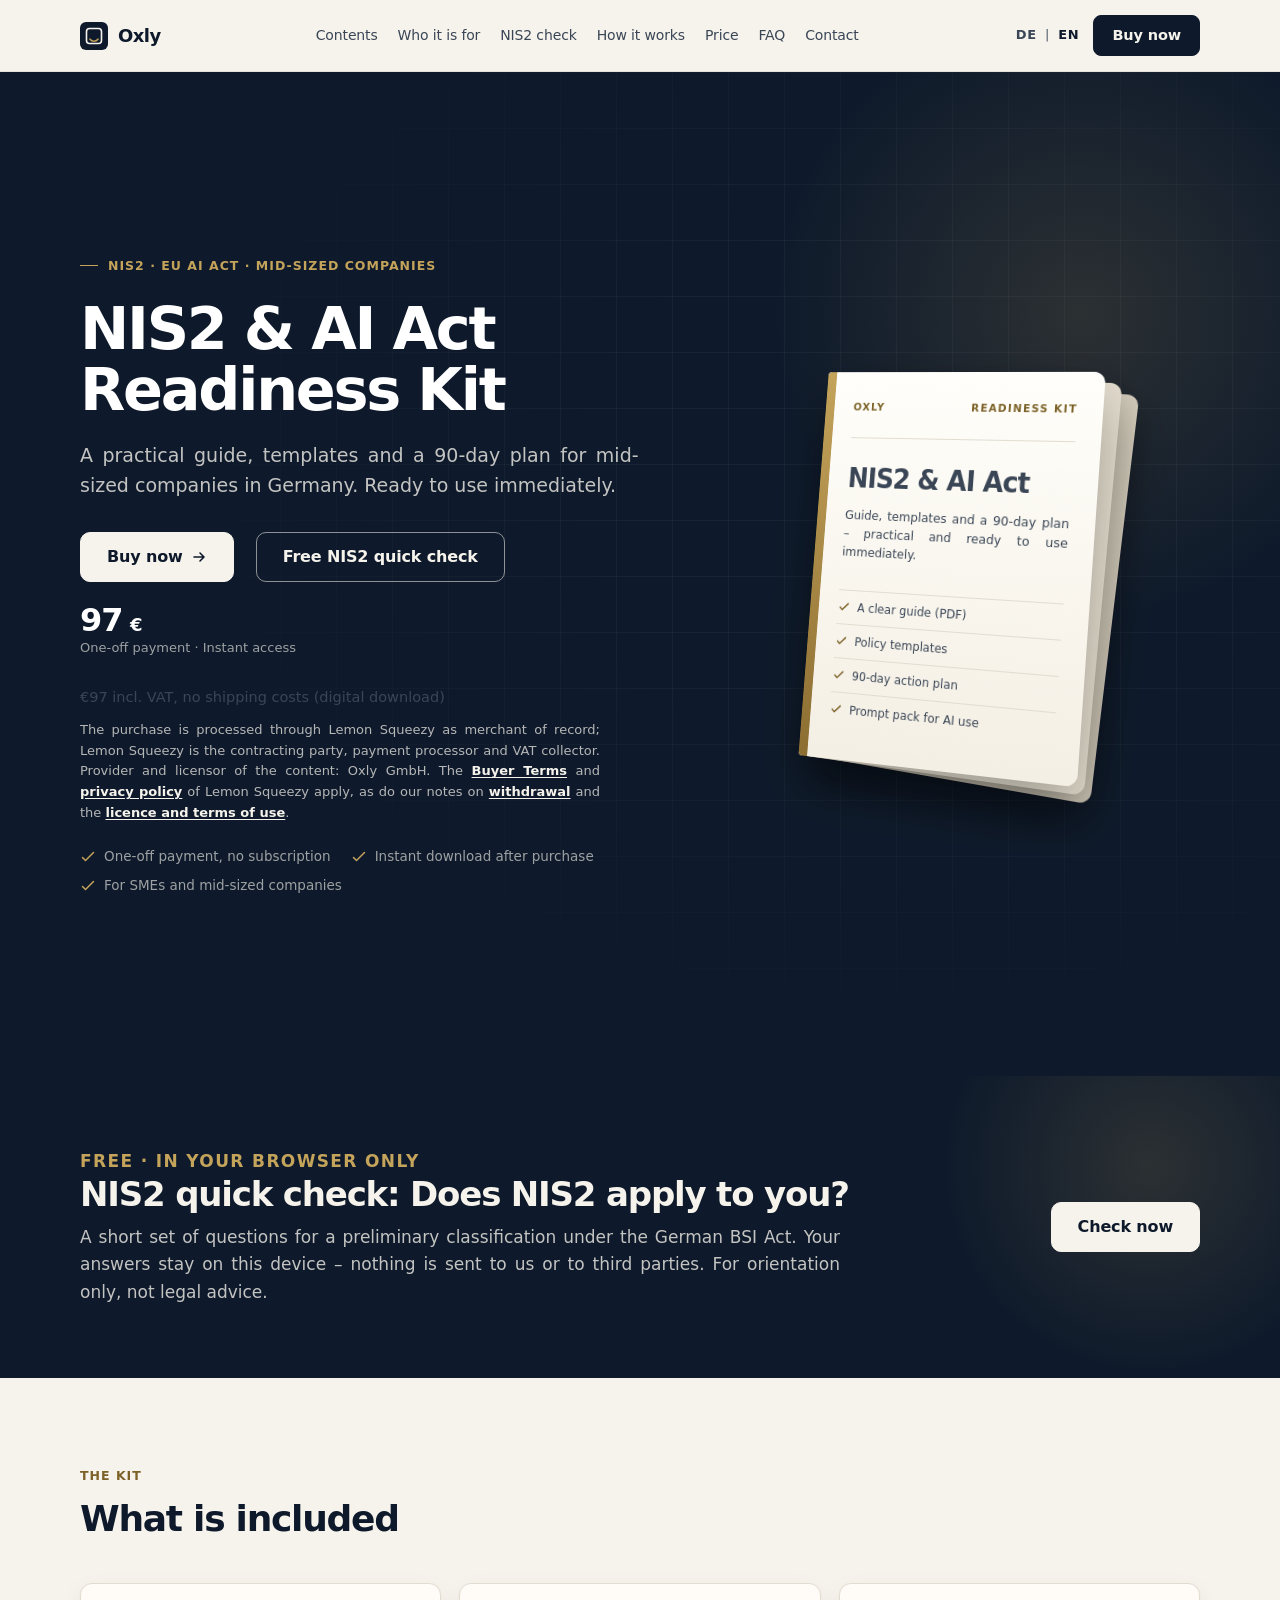
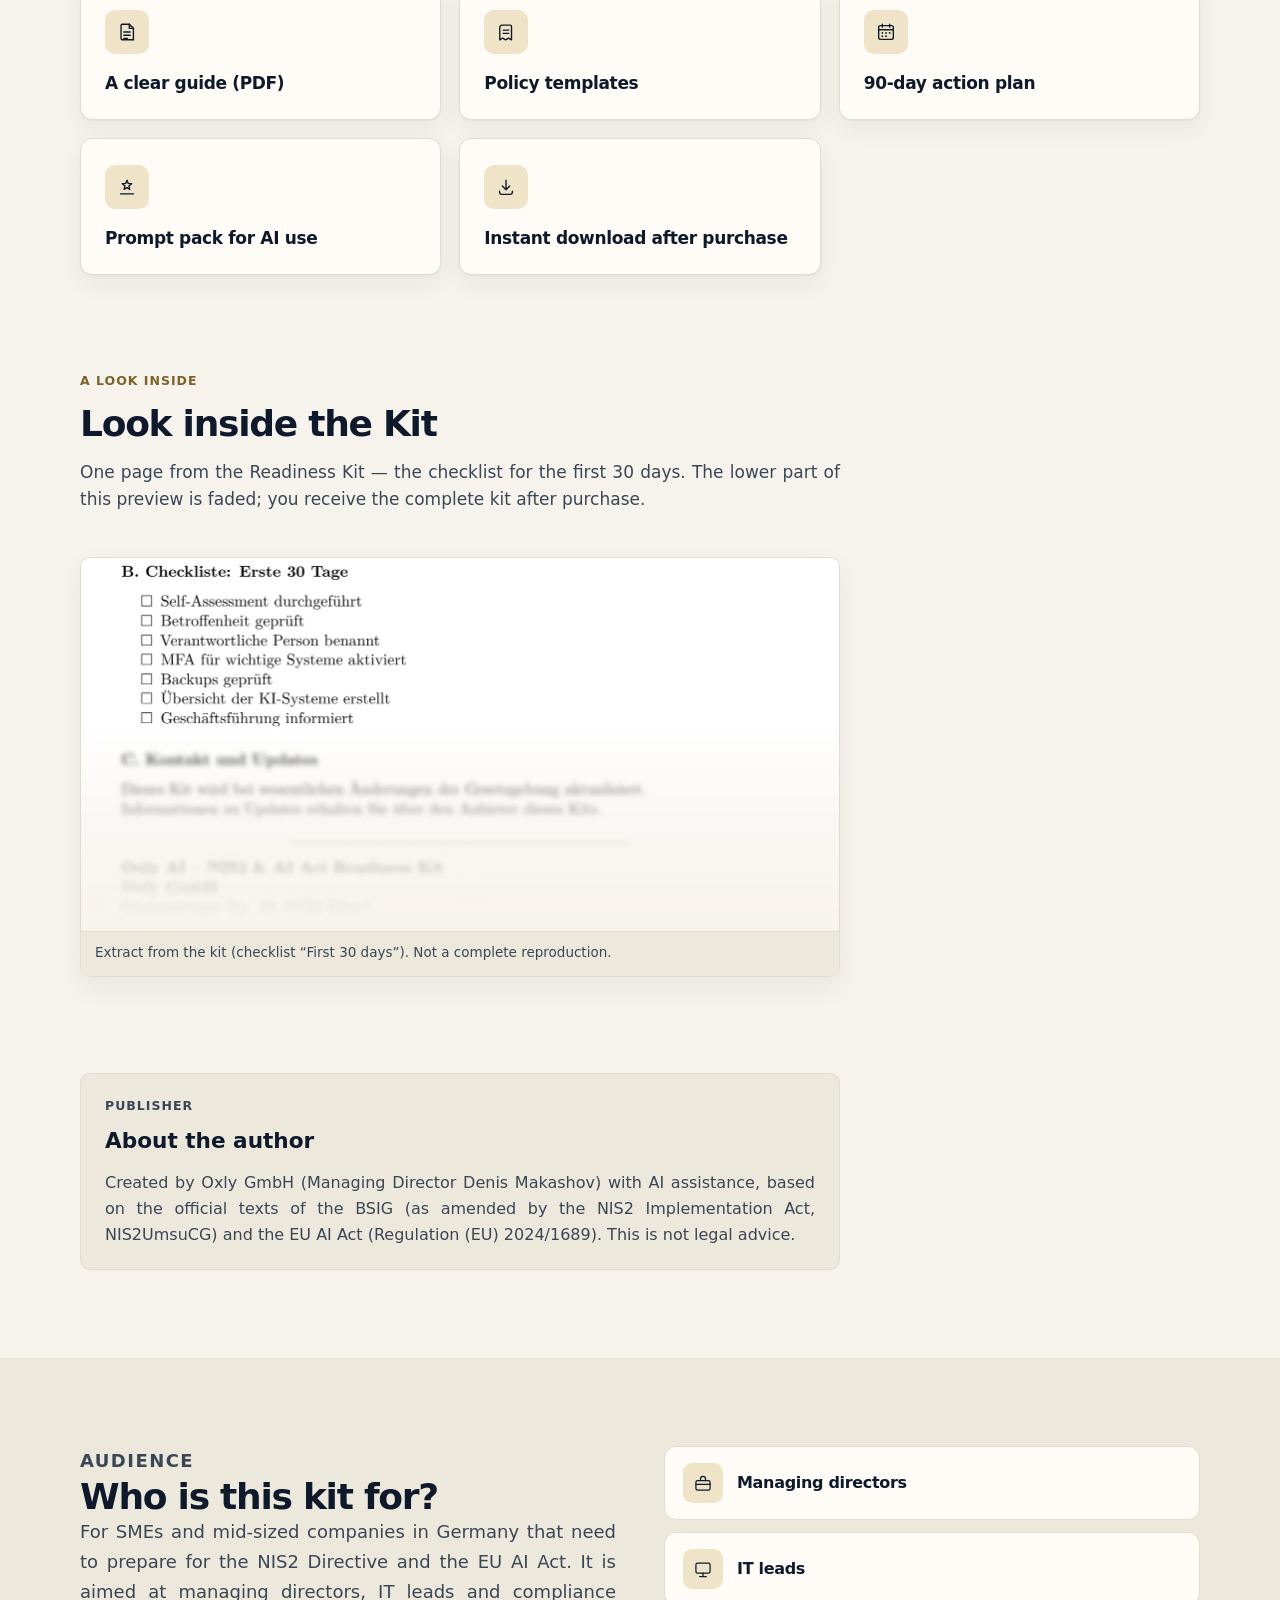
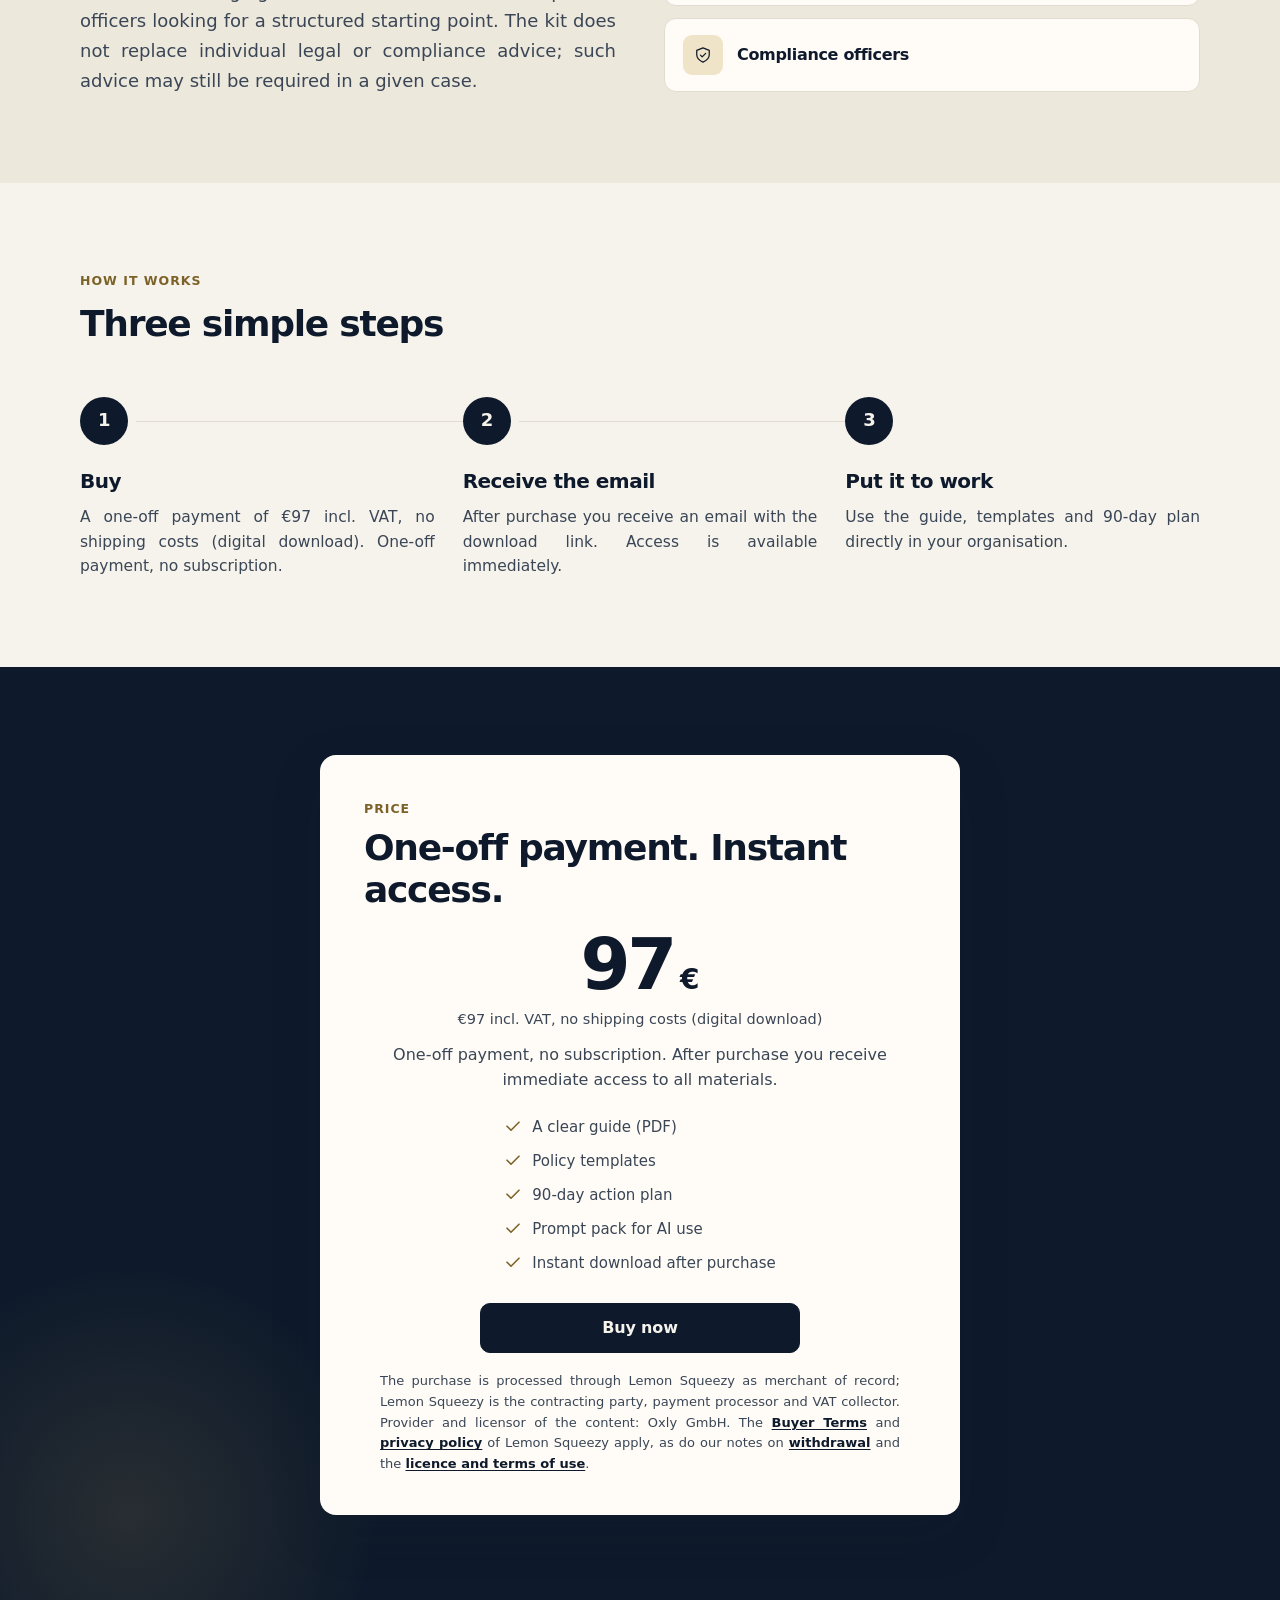
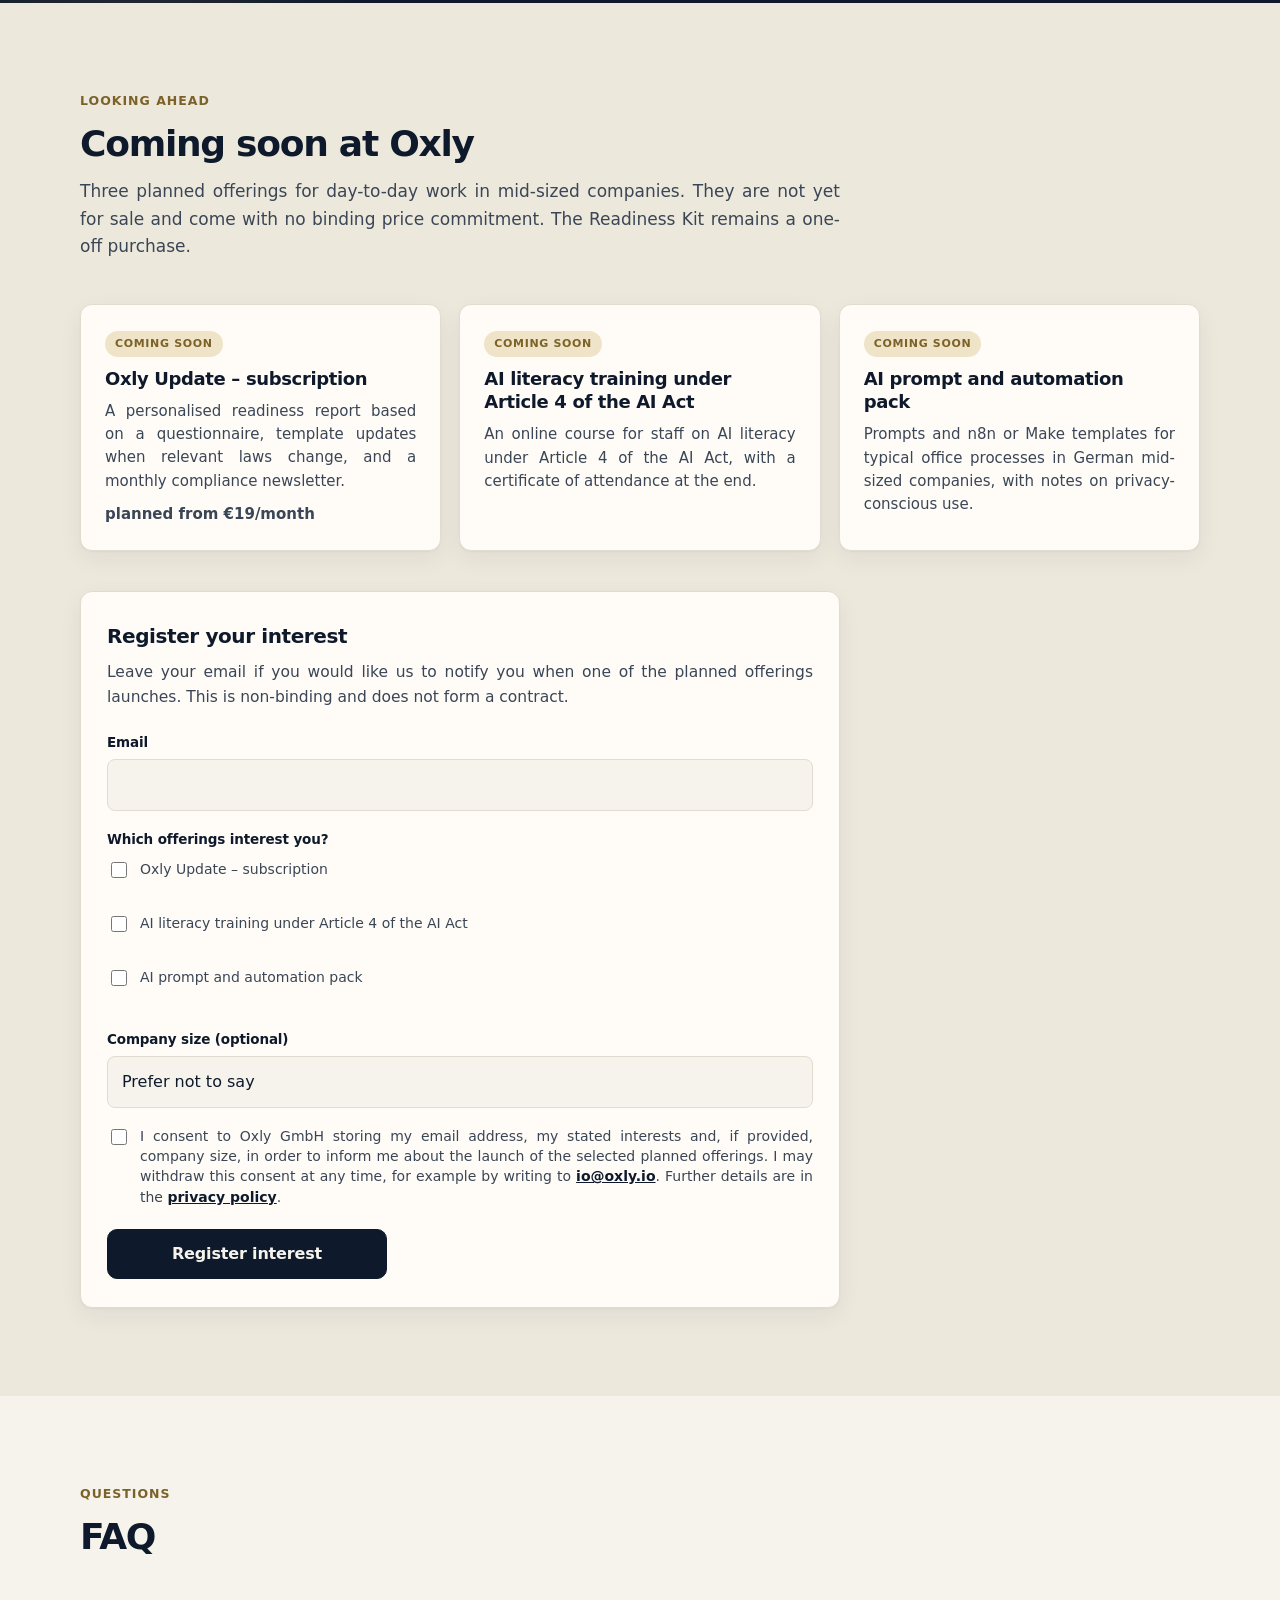
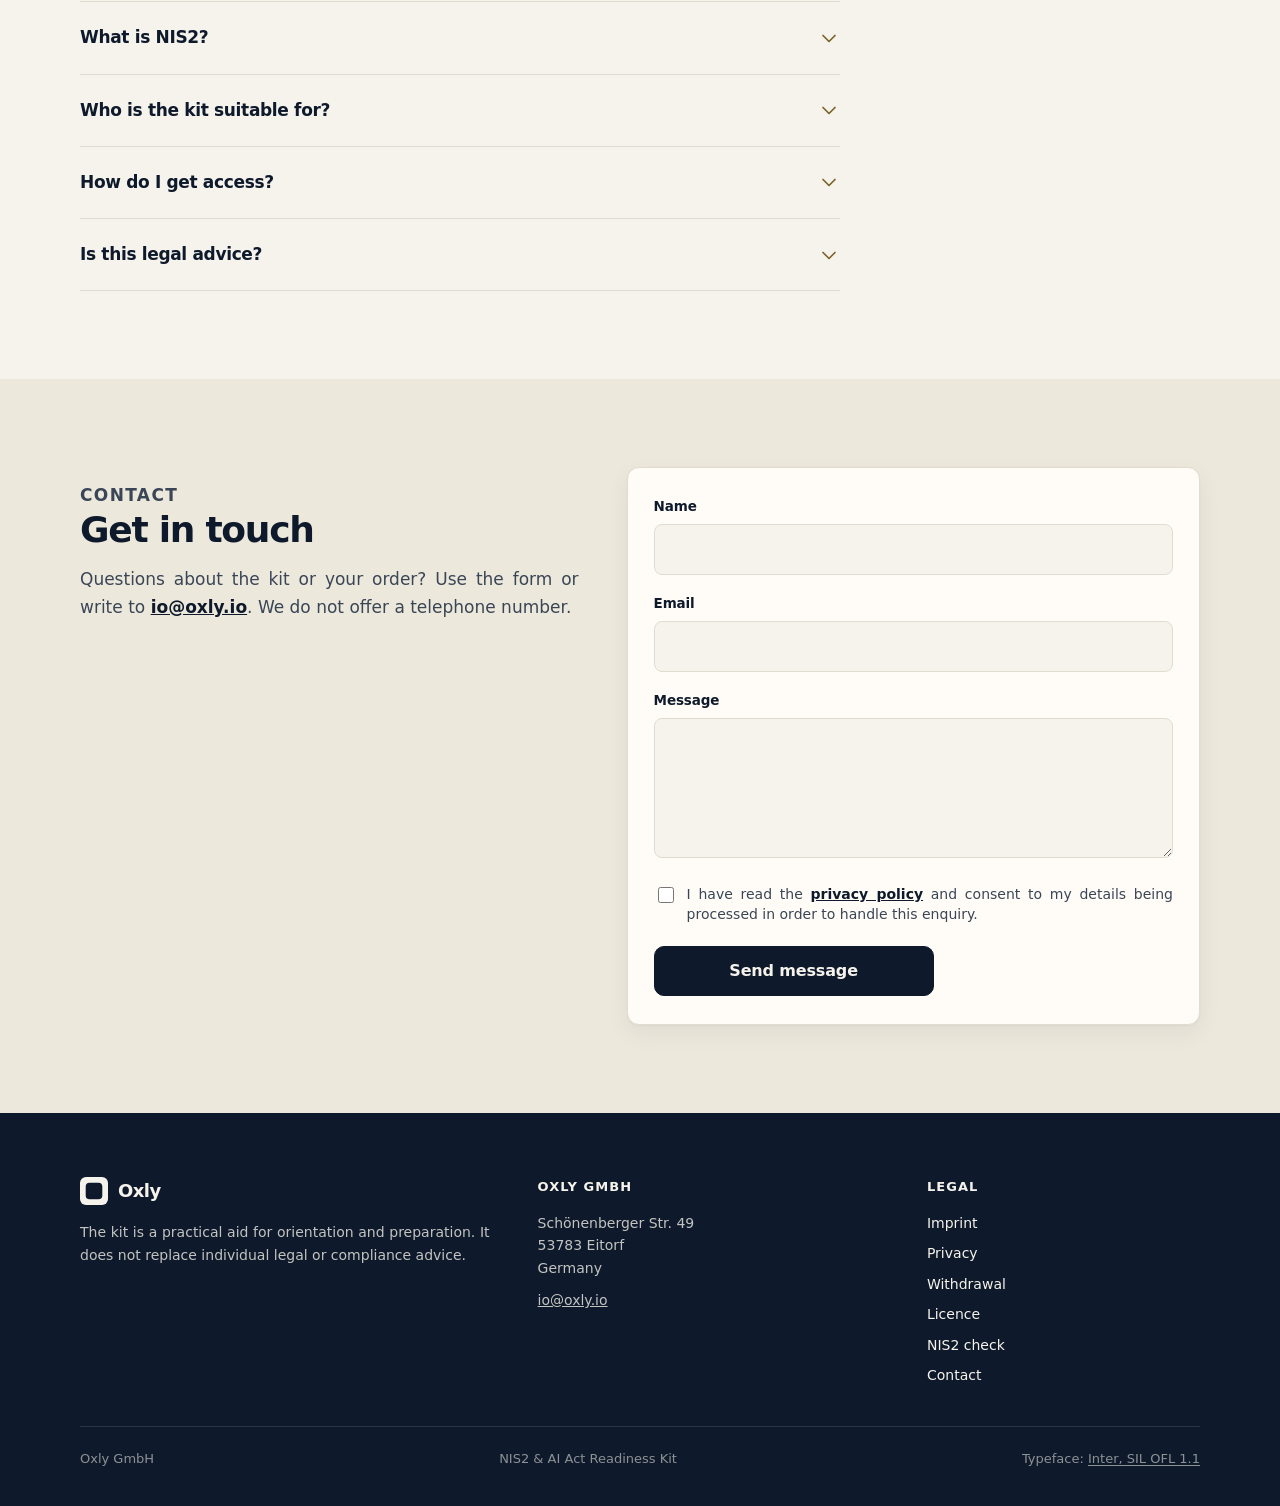
==== commit ed23ccce: "Add kit preview and about-the-author sections on the German and English home pages" ====
--- a/en/index.html
+++ b/en/index.html
@@ -188,6 +188,31 @@
       </div>
     </section>
 
+
+    <section class="kit-look" id="blick-ins-kit">
+      <div class="wrap">
+        <div class="section-head">
+          <p class="section-kicker">A look inside</p>
+          <h2 class="section-title">Look inside the Kit</h2>
+          <p class="section-lead">One page from the Readiness Kit — the checklist for the first 30 days. The lower part of this preview is faded; you receive the complete kit after purchase.</p>
+        </div>
+        <figure class="kit-preview">
+          <img src="[data-uri]" width="1520" height="749" alt="Preview of a page from the Oxly NIS2 &amp; AI Act Readiness Kit: checklist for the first 30 days. The lower part is faded for this preview.">
+          <figcaption>Extract from the kit (checklist “First 30 days”). Not a complete reproduction.</figcaption>
+        </figure>
+      </div>
+    </section>
+
+    <section class="author-block" id="autor">
+      <div class="wrap">
+        <div class="author-inner">
+          <p class="section-kicker">Publisher</p>
+          <h2>About the author</h2>
+          <p>Created by Oxly GmbH (Managing Director Denis Makashov) with AI assistance, based on the official texts of the BSIG (as amended by the NIS2 Implementation Act, NIS2UmsuCG) and the EU AI Act (Regulation (EU) 2024/1689). This is not legal advice.</p>
+        </div>
+      </div>
+    </section>
+
     <section class="audience" id="fuer-wen">
       <div class="wrap audience-grid">
         <div class="audience-copy">
--- a/styles.css
+++ b/styles.css
@@ -1581,6 +1581,7 @@
 h1, h2, h3, h4, h5, h6,
 .lang-switch,
 .header-tools,
+.kit-preview figcaption,
 .section-kicker,
 .eyebrow,
 .logo,
@@ -1674,3 +1675,58 @@
   overflow-wrap: break-word;
 }
 .translation-note a { color: var(--navy); font-weight: 600; }
+
+
+/* Look inside the kit + author */
+.kit-look {
+  padding-top: 8px;
+}
+.kit-look .section-head,
+.author-block .author-inner {
+  max-width: var(--measure);
+}
+.kit-preview {
+  margin: 8px 0 0;
+  max-width: var(--measure);
+  background: #fff;
+  border: 1px solid var(--line);
+  border-radius: 10px;
+  overflow: hidden;
+  box-shadow: 0 10px 28px rgba(14, 26, 43, 0.06);
+}
+.kit-preview img {
+  display: block;
+  width: 100%;
+  height: auto;
+  vertical-align: middle;
+}
+.kit-preview figcaption {
+  margin: 0;
+  padding: 11px 14px 13px;
+  font-size: 13.5px;
+  line-height: 1.45;
+  color: var(--text-2);
+  text-align: left;
+  -webkit-hyphens: none;
+  hyphens: none;
+  background: var(--ivory-2);
+  border-top: 1px solid var(--line);
+}
+.author-block {
+  padding-top: 8px;
+}
+.author-block .author-inner {
+  padding: 22px 24px;
+  background: var(--ivory-2);
+  border: 1px solid var(--line);
+  border-radius: 10px;
+}
+.author-block .section-kicker { margin-bottom: 8px; }
+.author-block h2 {
+  margin: 0 0 12px;
+  font-size: 1.35rem;
+}
+.author-block p {
+  margin: 0;
+  color: var(--text-2);
+}
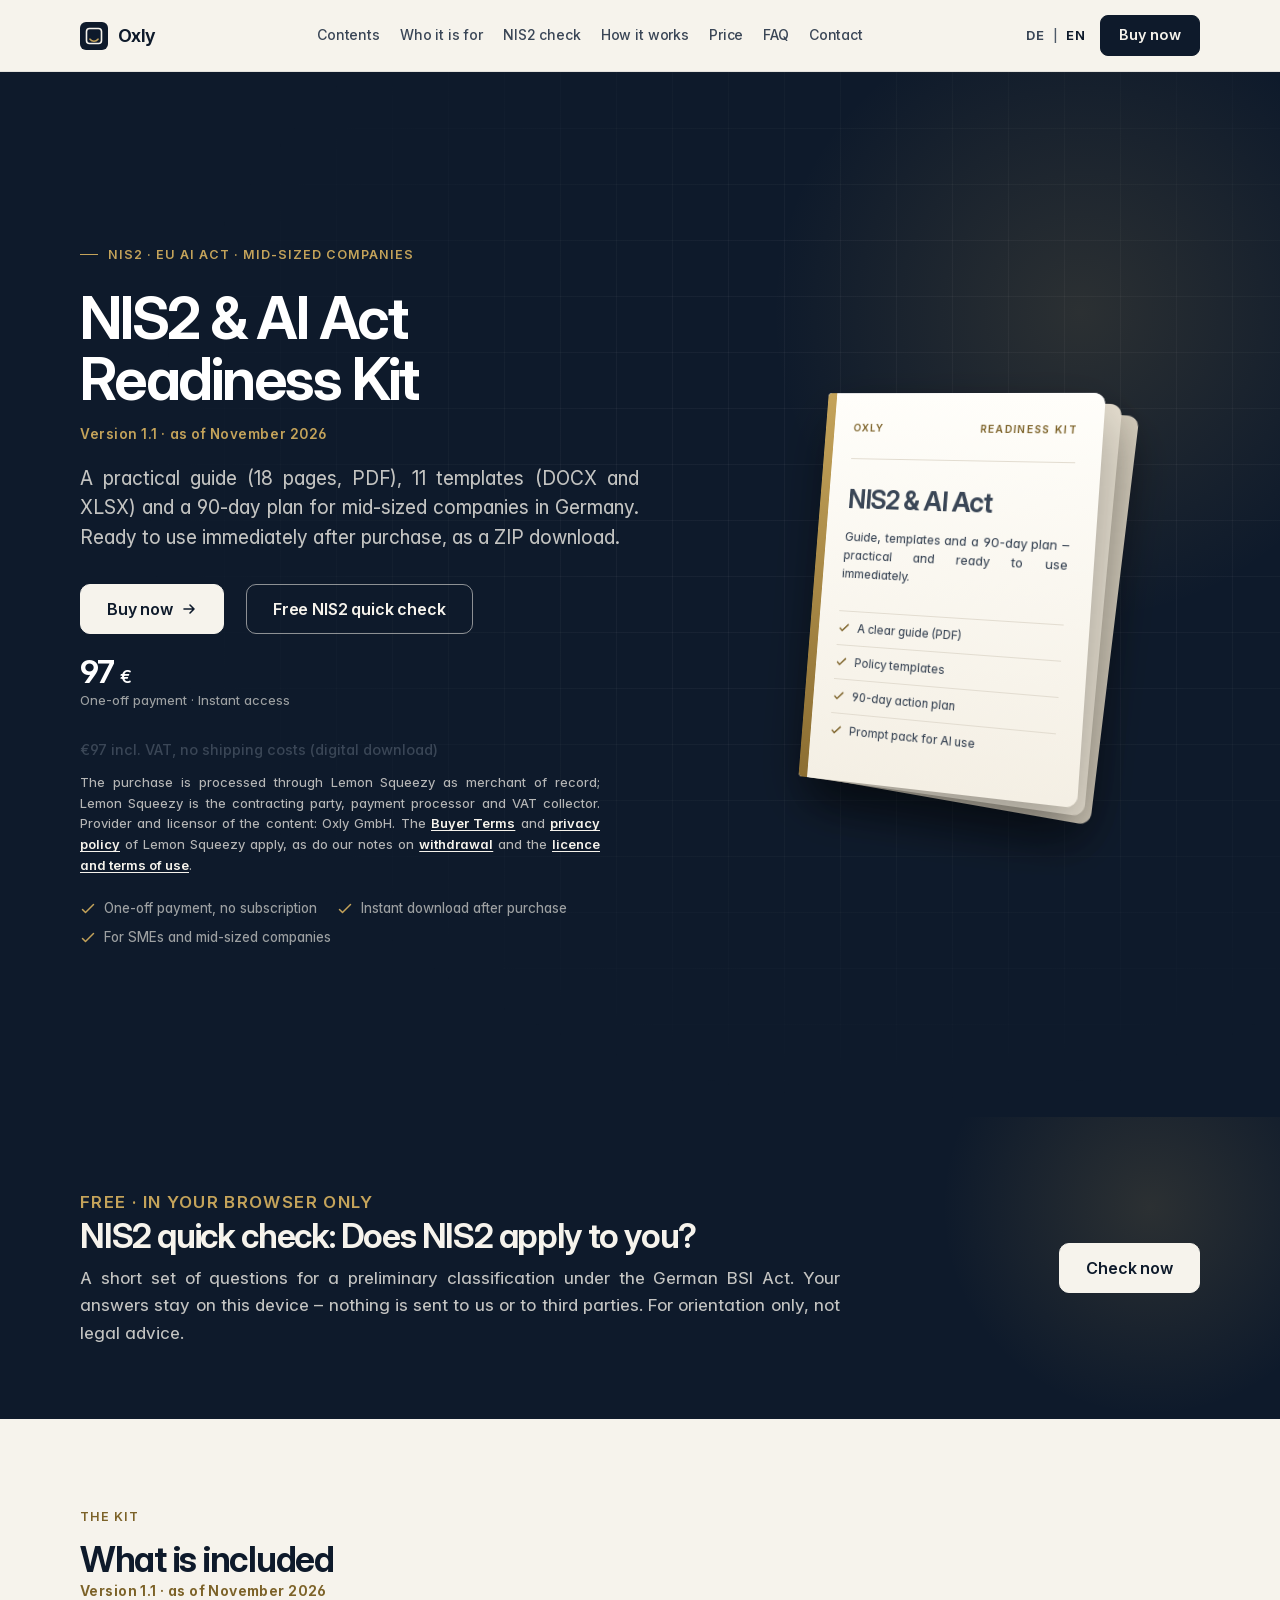
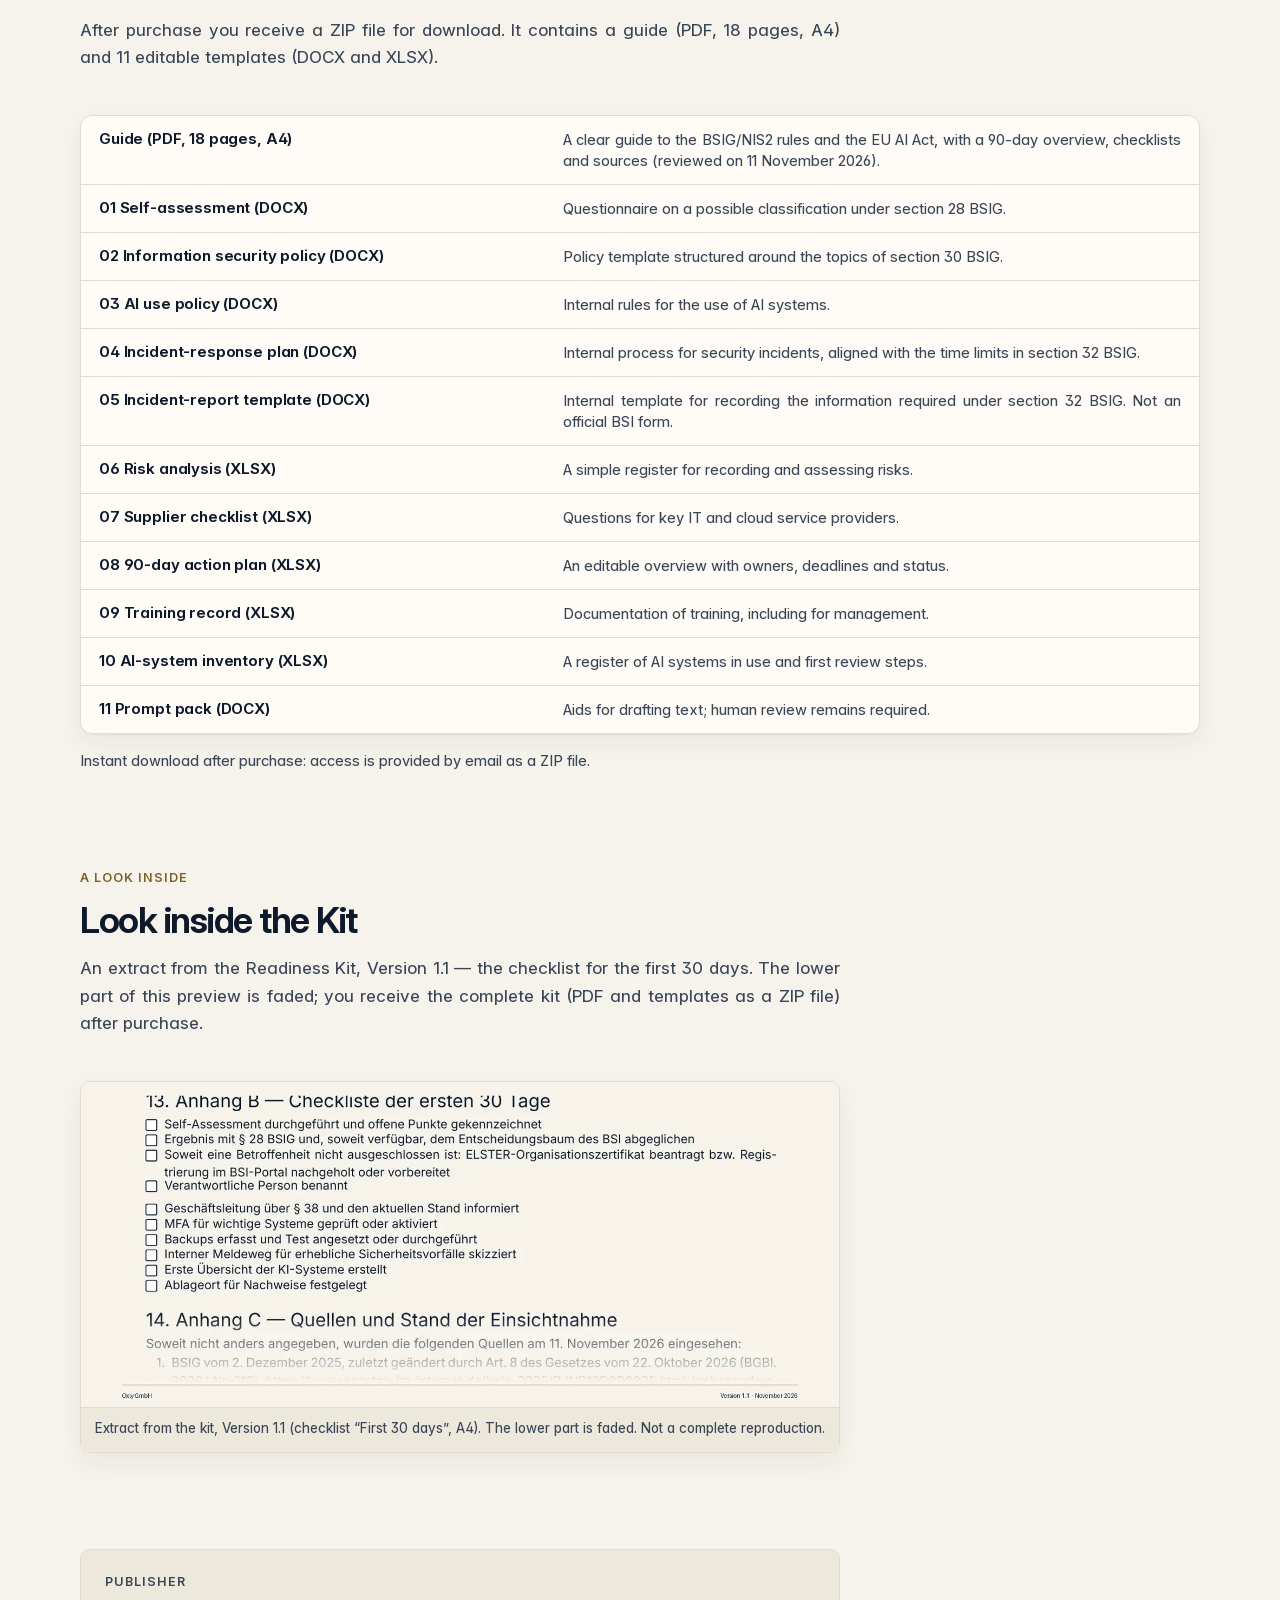
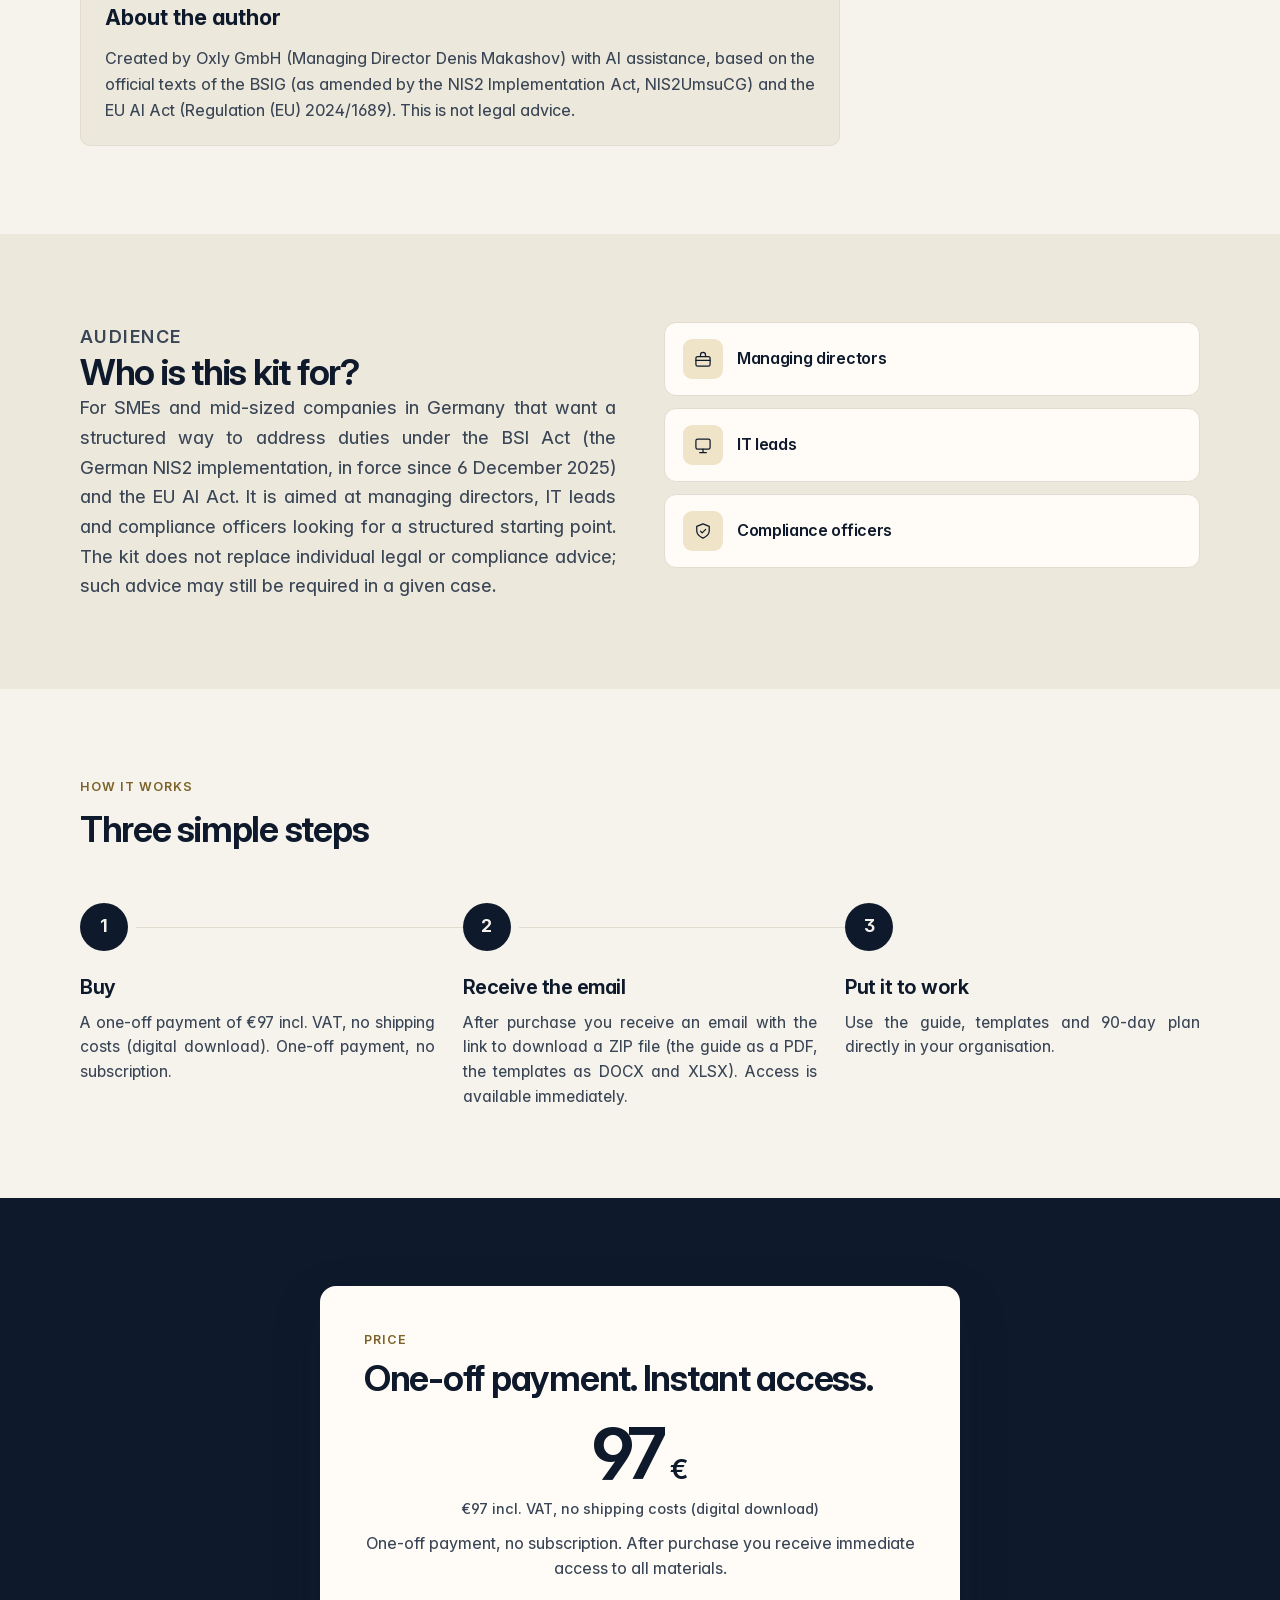
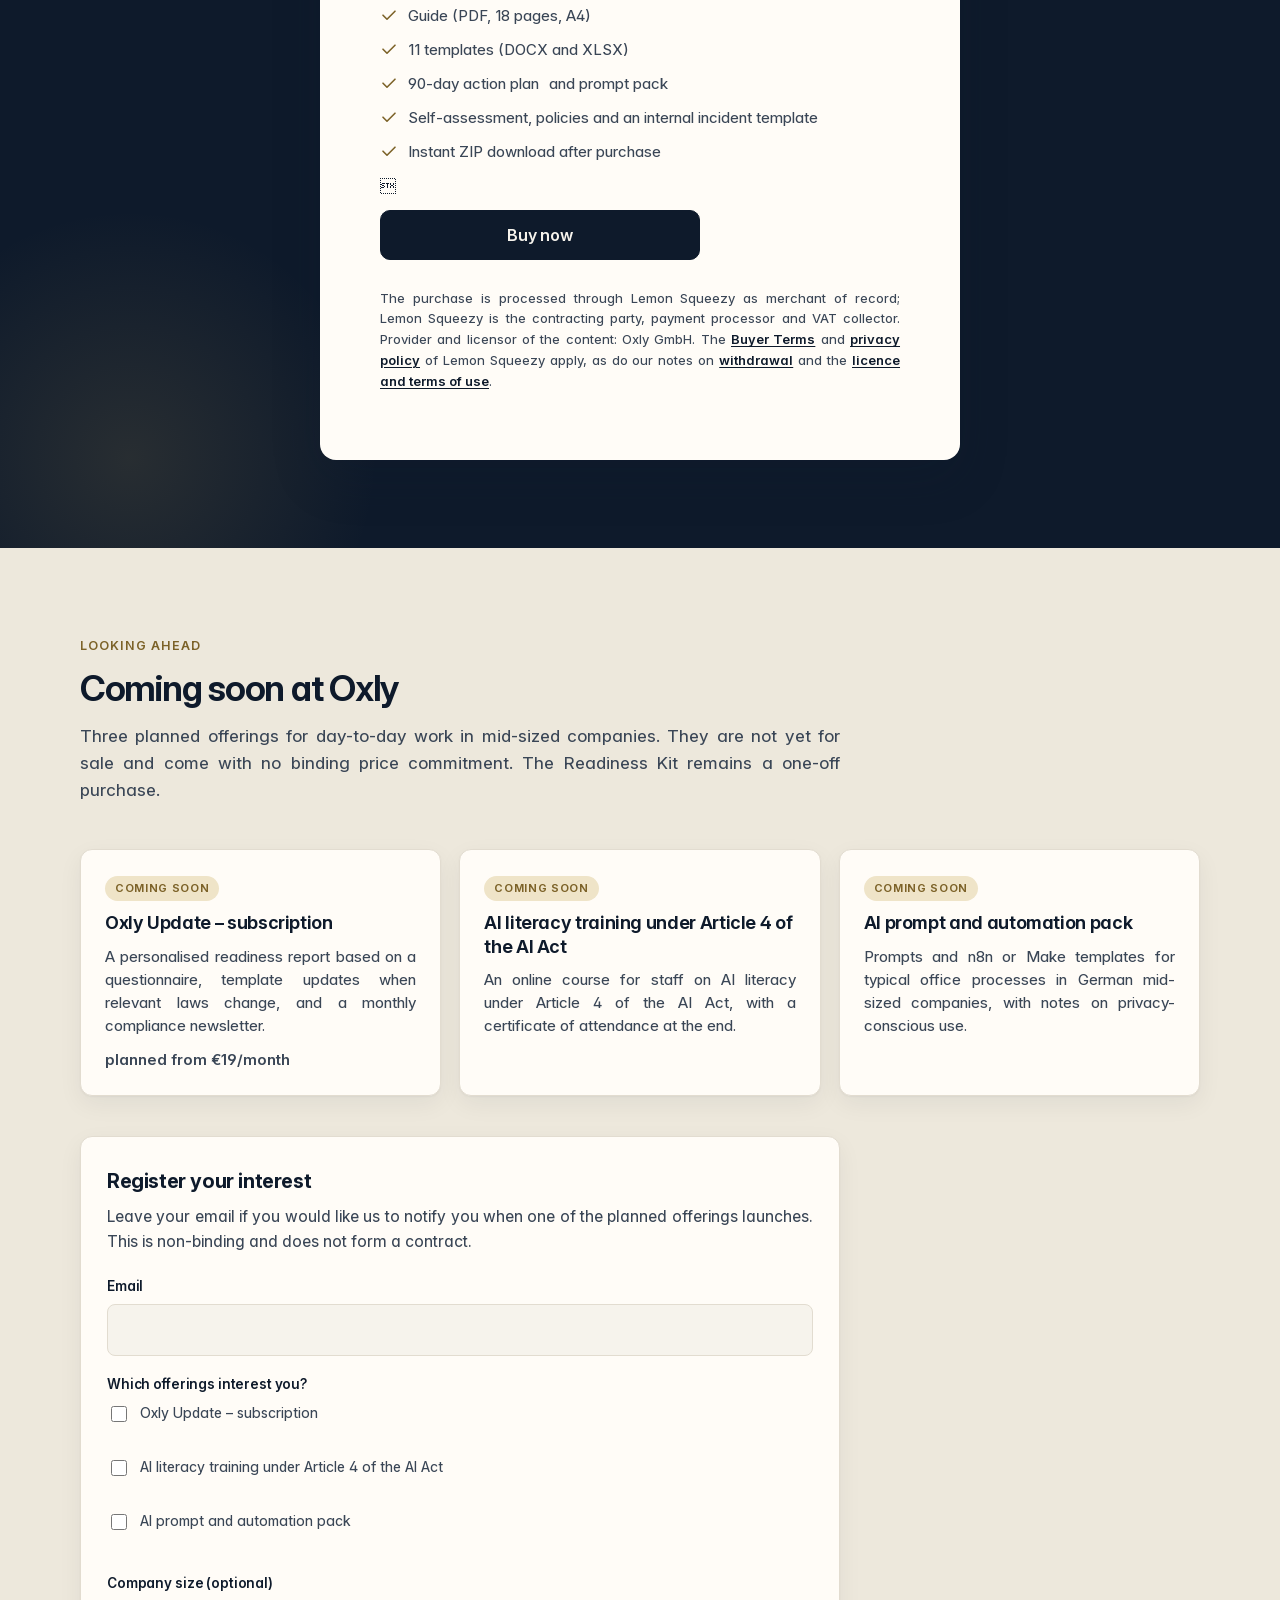
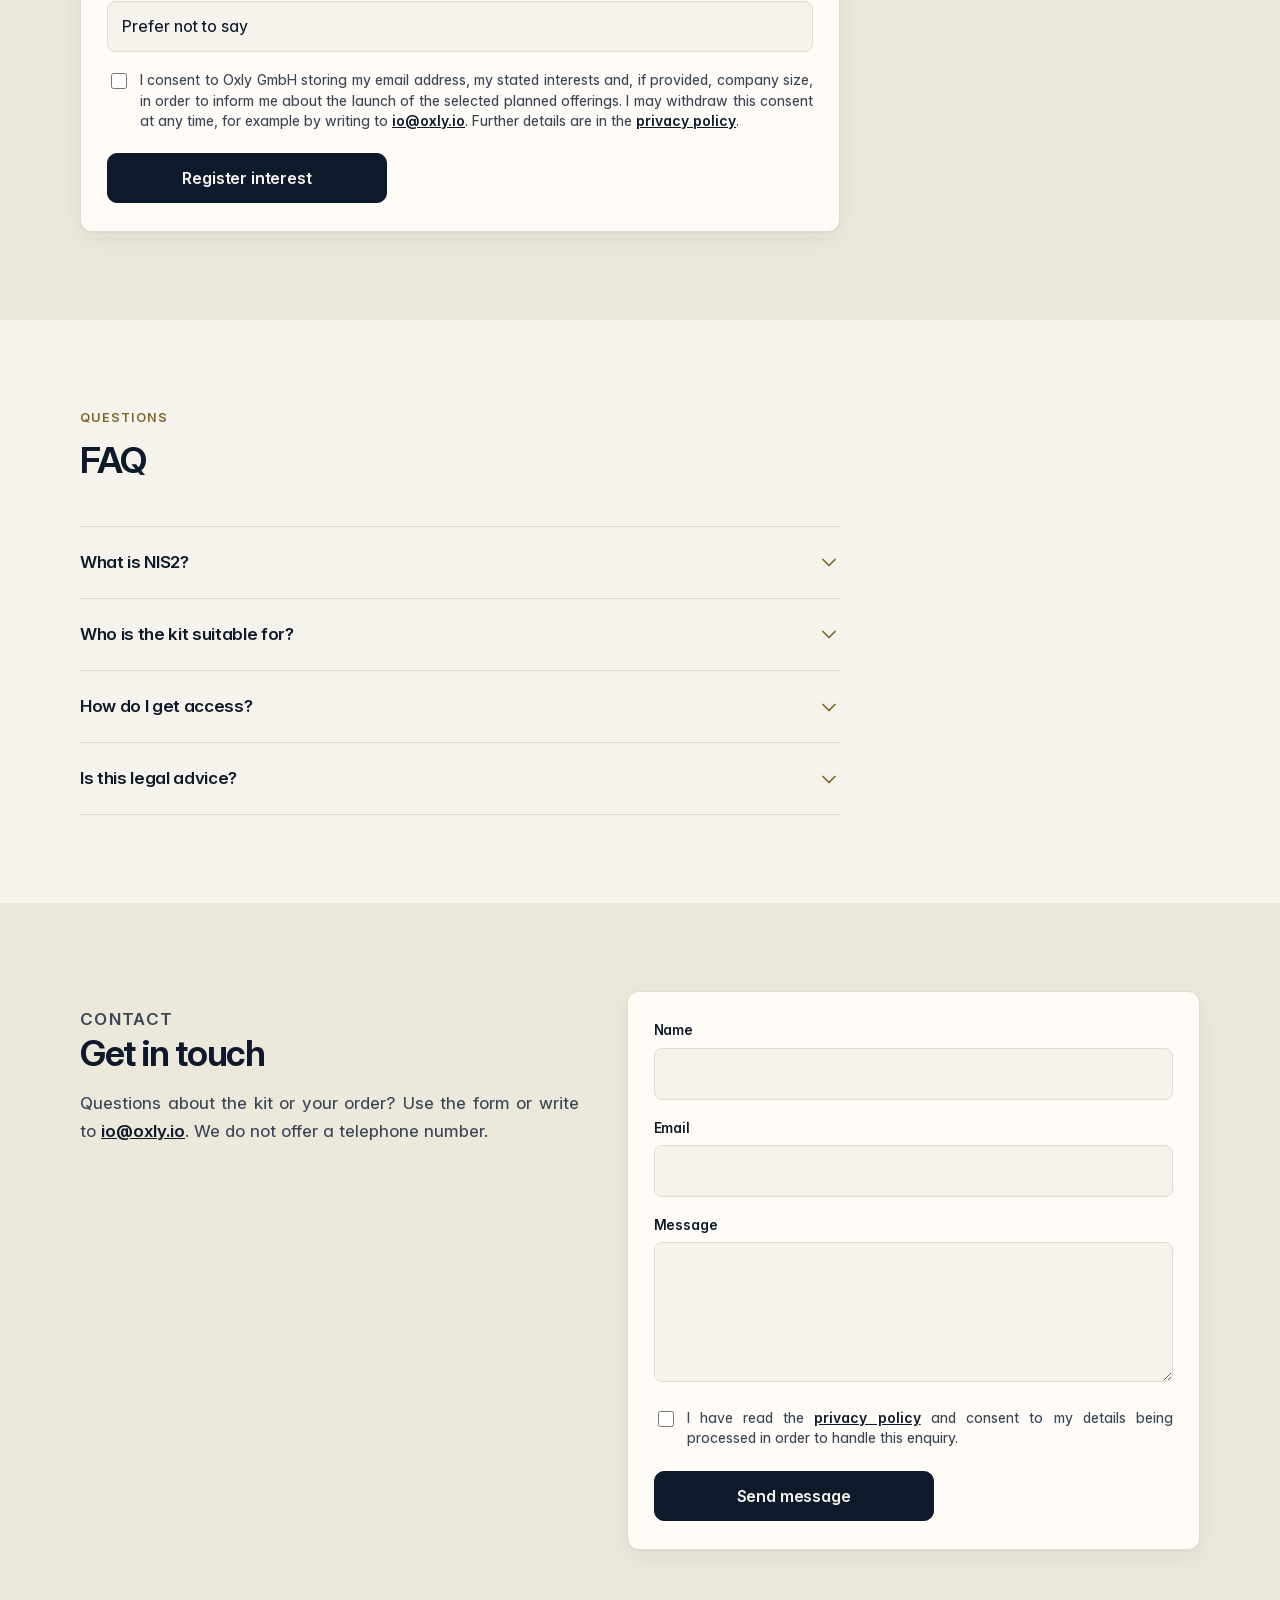
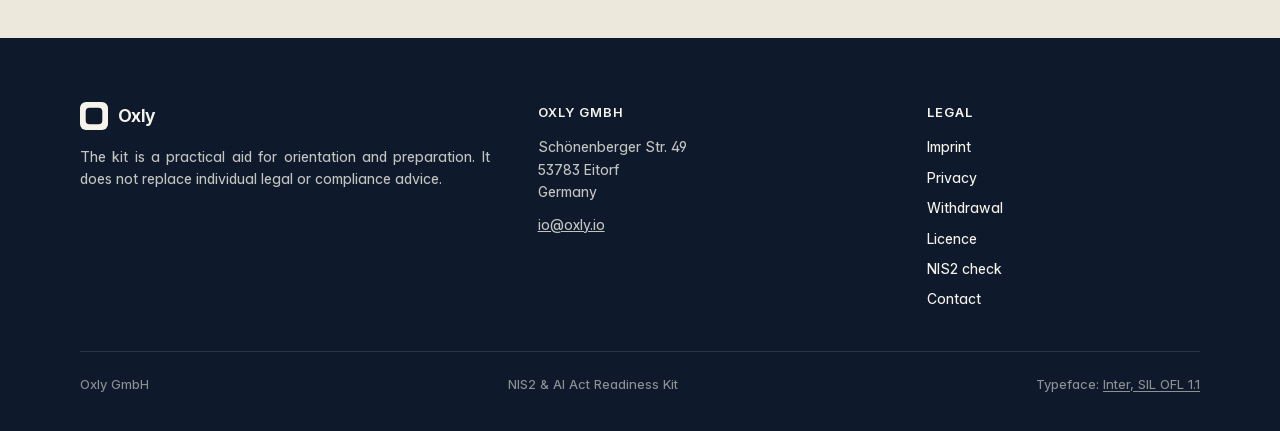
==== commit f4a764a0: "Publish Kit v1.1 landing info: 18-page guide, 11 templates, updated checklist preview" ====
--- a/en/index.html
+++ b/en/index.html
@@ -4,9 +4,9 @@
   <meta charset="utf-8">
   <meta name="viewport" content="width=device-width, initial-scale=1">
   <title>NIS2 &amp; AI Act Readiness Kit | Oxly</title>
-  <meta name="description" content="A practical guide, templates and a 90-day plan for mid-sized companies in Germany. Ready to use immediately. One-off payment, €97 incl. VAT, no shipping costs (digital download).">
+  <meta name="description" content="NIS2 &amp; AI Act Readiness Kit, Version 1.1 (as of November 2026): a guide (PDF, 18 pages) and 11 templates (DOCX/XLSX) as a ZIP download. One-off payment, €97 incl. VAT.">
   <meta property="og:title" content="NIS2 &amp; AI Act Readiness Kit | Oxly">
-  <meta property="og:description" content="A practical guide, templates and a 90-day plan for mid-sized companies in Germany. Ready to use immediately. One-off payment, €97 incl. VAT, no shipping costs (digital download).">
+  <meta property="og:description" content="Version 1.1, as of November 2026: a guide (PDF, 18 pages) and 11 templates (DOCX/XLSX) as a ZIP download. One-off payment, €97 incl. VAT.">
   <meta property="og:type" content="website">
   <link rel="icon" href="data:image/svg+xml,%3Csvg xmlns='http://www.w3.org/2000/svg' viewBox='0 0 32 32'%3E%3Crect width='32' height='32' rx='6' fill='%230E1A2B'/%3E%3Ctext x='16' y='22' text-anchor='middle' font-family='Georgia,serif' font-size='16' fill='%23F6F3EC'%3EO%3C/text%3E%3C/svg%3E">
   <link rel="stylesheet" href="../styles.css">
@@ -53,7 +53,8 @@
         <div>
           <p class="eyebrow">NIS2 · EU AI Act · Mid-sized companies</p>
           <h1>NIS2 &amp; AI Act<br>Readiness Kit</h1>
-          <p class="hero-sub">A practical guide, templates and a <span class="nowrap">90-day plan</span> for mid-sized companies in Germany. Ready to use immediately.</p>
+          <p class="hero-version">Version 1.1 · as of November 2026</p>
+          <p class="hero-sub">A practical guide (18 pages, PDF), 11 templates (DOCX and XLSX) and a <span class="nowrap">90-day plan</span> for mid-sized companies in Germany. Ready to use immediately after purchase, as a ZIP download.</p>
           <div class="hero-actions">
             <a class="btn btn-light btn-lg js-buy" data-buy href="https://oxly.lemonsqueezy.com/checkout/buy/932510b3-8b38-464d-8cc8-acfaef03025f">
               Buy now
@@ -136,55 +137,60 @@
         <div class="section-head">
           <p class="section-kicker">The kit</p>
           <h2 class="section-title">What is included</h2>
-        </div>
-        <div class="card-grid">
-          <article class="card">
-            <div class="icon" aria-hidden="true">
-              <svg viewBox="0 0 24 24" fill="none">
-                <path d="M7 3.5h7.5L19 8v12.5H7A1.5 1.5 0 0 1 5.5 19V5A1.5 1.5 0 0 1 7 3.5Z" stroke="currentColor" stroke-width="1.5"/>
-                <path d="M14.5 3.5V8H19M8.5 12h7M8.5 15.5h7M8.5 19h4" stroke="currentColor" stroke-width="1.5" stroke-linecap="round" stroke-linejoin="round"/>
-              </svg>
-            </div>
-            <h3>A clear guide (PDF)</h3>
-          </article>
-          <article class="card">
-            <div class="icon" aria-hidden="true">
-              <svg viewBox="0 0 24 24" fill="none">
-                <path d="M8 4.5h8.5A1.5 1.5 0 0 1 18 6v14.5l-3.2-1.8L11.5 20.5 8.4 18.7 5.2 20.5V7.5A3 3 0 0 1 8 4.5Z" stroke="currentColor" stroke-width="1.5" stroke-linejoin="round"/>
-                <path d="M9 10h6M9 13.5h6" stroke="currentColor" stroke-width="1.5" stroke-linecap="round"/>
-              </svg>
-            </div>
-            <h3>Policy templates</h3>
-          </article>
-          <article class="card">
-            <div class="icon" aria-hidden="true">
-              <svg viewBox="0 0 24 24" fill="none">
-                <rect x="4" y="5" width="16" height="15" rx="2" stroke="currentColor" stroke-width="1.5"/>
-                <path d="M8 3.5v3M16 3.5v3M4 9.5h16" stroke="currentColor" stroke-width="1.5" stroke-linecap="round"/>
-                <path d="M8 13h.01M12 13h.01M16 13h.01M8 16.5h.01M12 16.5h.01" stroke="currentColor" stroke-width="2" stroke-linecap="round"/>
-              </svg>
-            </div>
-            <h3><span class="nowrap">90-day action plan</span></h3>
-          </article>
-          <article class="card">
-            <div class="icon" aria-hidden="true">
-              <svg viewBox="0 0 24 24" fill="none">
-                <path d="M12 4.5 13.2 8l3.8.3-2.9 2.5.9 3.7L12 12.7 8.9 14.5l.9-3.7-2.9-2.5 3.8-.3L12 4.5Z" stroke="currentColor" stroke-width="1.5" stroke-linejoin="round"/>
-                <path d="M5 19.5h14" stroke="currentColor" stroke-width="1.5" stroke-linecap="round"/>
-              </svg>
-            </div>
-            <h3>Prompt pack for AI use</h3>
-          </article>
-          <article class="card">
-            <div class="icon" aria-hidden="true">
-              <svg viewBox="0 0 24 24" fill="none">
-                <path d="M12 4.5v10M8 11l4 4 4-4" stroke="currentColor" stroke-width="1.5" stroke-linecap="round" stroke-linejoin="round"/>
-                <path d="M5 16.5v1A2.5 2.5 0 0 0 7.5 20h9a2.5 2.5 0 0 0 2.5-2.5v-1" stroke="currentColor" stroke-width="1.5" stroke-linecap="round"/>
-              </svg>
-            </div>
-            <h3>Instant download after purchase</h3>
-          </article>
-        </div>
+          <p class="version-line">Version 1.1 · as of November 2026</p>
+          <p class="section-lead">After purchase you receive a ZIP file for download. It contains a guide (PDF, 18 pages, A4) and 11 editable templates (DOCX and XLSX).</p>
+        </div>
+        <ol class="kit-inventory">
+          <li>
+            <div class="kit-inv-name">Guide (PDF, 18 pages, A4)</div>
+            <p class="kit-inv-desc">A clear guide to the BSIG/NIS2 rules and the EU AI Act, with a 90-day overview, checklists and sources (reviewed on 11 November 2026).</p>
+          </li>
+          <li>
+            <div class="kit-inv-name">01 Self-assessment (DOCX)</div>
+            <p class="kit-inv-desc">Questionnaire on a possible classification under section 28 BSIG.</p>
+          </li>
+          <li>
+            <div class="kit-inv-name">02 Information security policy (DOCX)</div>
+            <p class="kit-inv-desc">Policy template structured around the topics of section 30 BSIG.</p>
+          </li>
+          <li>
+            <div class="kit-inv-name">03 AI use policy (DOCX)</div>
+            <p class="kit-inv-desc">Internal rules for the use of AI systems.</p>
+          </li>
+          <li>
+            <div class="kit-inv-name">04 Incident-response plan (DOCX)</div>
+            <p class="kit-inv-desc">Internal process for security incidents, aligned with the time limits in section 32 BSIG.</p>
+          </li>
+          <li>
+            <div class="kit-inv-name">05 Incident-report template (DOCX)</div>
+            <p class="kit-inv-desc">Internal template for recording the information required under section 32 BSIG. Not an official BSI form.</p>
+          </li>
+          <li>
+            <div class="kit-inv-name">06 Risk analysis (XLSX)</div>
+            <p class="kit-inv-desc">A simple register for recording and assessing risks.</p>
+          </li>
+          <li>
+            <div class="kit-inv-name">07 Supplier checklist (XLSX)</div>
+            <p class="kit-inv-desc">Questions for key IT and cloud service providers.</p>
+          </li>
+          <li>
+            <div class="kit-inv-name">08 90-day action plan (XLSX)</div>
+            <p class="kit-inv-desc">An editable overview with owners, deadlines and status.</p>
+          </li>
+          <li>
+            <div class="kit-inv-name">09 Training record (XLSX)</div>
+            <p class="kit-inv-desc">Documentation of training, including for management.</p>
+          </li>
+          <li>
+            <div class="kit-inv-name">10 AI-system inventory (XLSX)</div>
+            <p class="kit-inv-desc">A register of AI systems in use and first review steps.</p>
+          </li>
+          <li>
+            <div class="kit-inv-name">11 Prompt pack (DOCX)</div>
+            <p class="kit-inv-desc">Aids for drafting text; human review remains required.</p>
+          </li>
+        </ol>
+        <p class="kit-download-note">Instant download after purchase: access is provided by email as a ZIP file.</p>
       </div>
     </section>
 
@@ -194,11 +200,11 @@
         <div class="section-head">
           <p class="section-kicker">A look inside</p>
           <h2 class="section-title">Look inside the Kit</h2>
-          <p class="section-lead">One page from the Readiness Kit — the checklist for the first 30 days. The lower part of this preview is faded; you receive the complete kit after purchase.</p>
+          <p class="section-lead">An extract from the Readiness Kit, Version 1.1 — the checklist for the first 30 days. The lower part of this preview is faded; you receive the complete kit (PDF and templates as a ZIP file) after purchase.</p>
         </div>
         <figure class="kit-preview">
-          <img src="[data-uri]" width="1520" height="749" alt="Preview of a page from the Oxly NIS2 &amp; AI Act Readiness Kit: checklist for the first 30 days. The lower part is faded for this preview.">
-          <figcaption>Extract from the kit (checklist “First 30 days”). Not a complete reproduction.</figcaption>
+          <img src="[data-uri]" width="1400" height="601" alt="Preview from the Oxly NIS2 &amp; AI Act Readiness Kit, Version 1.1: checklist for the first 30 days. The lower part is faded for this preview.">
+          <figcaption>Extract from the kit, Version 1.1 (checklist “First 30 days”, A4). The lower part is faded. Not a complete reproduction.</figcaption>
         </figure>
       </div>
     </section>
@@ -218,7 +224,7 @@
         <div class="audience-copy">
           <p class="section-kicker">Audience</p>
           <h2 class="section-title">Who is this kit for?</h2>
-          <p class="section-lead">For SMEs and mid-sized companies in Germany that need to prepare for the NIS2 Directive and the EU AI Act. It is aimed at managing directors, IT leads and compliance officers looking for a structured starting point. The kit does not replace individual legal or compliance advice; such advice may still be required in a given case.</p>
+          <p class="section-lead">For SMEs and mid-sized companies in Germany that want a structured way to address duties under the BSI Act (the German NIS2 implementation, in force since 6 December 2025) and the EU AI Act. It is aimed at managing directors, IT leads and compliance officers looking for a structured starting point. The kit does not replace individual legal or compliance advice; such advice may still be required in a given case.</p>
         </div>
         <div class="roles">
           <div class="role">
@@ -267,7 +273,7 @@
           <article class="step">
             <div class="step-num">2</div>
             <h3>Receive the email</h3>
-            <p>After purchase you receive an email with the download link. Access is available immediately.</p>
+            <p>After purchase you receive an email with the link to download a ZIP file (the guide as a PDF, the templates as DOCX and XLSX). Access is available immediately.</p>
           </article>
           <article class="step">
             <div class="step-num">3</div>
@@ -290,12 +296,27 @@
           <p class="price-vat">€97 incl. VAT, no shipping costs (digital download)</p>
           <p class="price-note">One-off payment, no subscription. After purchase you receive immediate access to all materials.</p>
           <ul class="price-points">
-            <li><svg viewBox="0 0 18 18" fill="none" aria-hidden="true"><path d="M3 9.2l4 4 8-8" stroke="currentColor" stroke-width="1.6" stroke-linecap="round" stroke-linejoin="round"/></svg> A clear guide (PDF)</li>
-            <li><svg viewBox="0 0 18 18" fill="none" aria-hidden="true"><path d="M3 9.2l4 4 8-8" stroke="currentColor" stroke-width="1.6" stroke-linecap="round" stroke-linejoin="round"/></svg> Policy templates</li>
-            <li><svg viewBox="0 0 18 18" fill="none" aria-hidden="true"><path d="M3 9.2l4 4 8-8" stroke="currentColor" stroke-width="1.6" stroke-linecap="round" stroke-linejoin="round"/></svg> <span class="nowrap">90-day action plan</span></li>
-            <li><svg viewBox="0 0 18 18" fill="none" aria-hidden="true"><path d="M3 9.2l4 4 8-8" stroke="currentColor" stroke-width="1.6" stroke-linecap="round" stroke-linejoin="round"/></svg> Prompt pack for AI use</li>
-            <li><svg viewBox="0 0 18 18" fill="none" aria-hidden="true"><path d="M3 9.2l4 4 8-8" stroke="currentColor" stroke-width="1.6" stroke-linecap="round" stroke-linejoin="round"/></svg> Instant download after purchase</li>
-          </ul>
+            <li>
+              <svg viewBox="0 0 18 18" fill="none" aria-hidden="true"><path d="M3 9.2l4 4 8-8" stroke="currentColor" stroke-width="1.6" stroke-linecap="round" stroke-linejoin="round"/></svg>
+              Guide (PDF, 18 pages, A4)
+            </li>
+            <li>
+              <svg viewBox="0 0 18 18" fill="none" aria-hidden="true"><path d="M3 9.2l4 4 8-8" stroke="currentColor" stroke-width="1.6" stroke-linecap="round" stroke-linejoin="round"/></svg>
+              11 templates (DOCX and XLSX)
+            </li>
+            <li>
+              <svg viewBox="0 0 18 18" fill="none" aria-hidden="true"><path d="M3 9.2l4 4 8-8" stroke="currentColor" stroke-width="1.6" stroke-linecap="round" stroke-linejoin="round"/></svg>
+              <span class="nowrap">90-day action plan</span> and prompt pack
+            </li>
+            <li>
+              <svg viewBox="0 0 18 18" fill="none" aria-hidden="true"><path d="M3 9.2l4 4 8-8" stroke="currentColor" stroke-width="1.6" stroke-linecap="round" stroke-linejoin="round"/></svg>
+              Self-assessment, policies and an internal incident template
+            </li>
+            <li>
+              <svg viewBox="0 0 18 18" fill="none" aria-hidden="true"><path d="M3 9.2l4 4 8-8" stroke="currentColor" stroke-width="1.6" stroke-linecap="round" stroke-linejoin="round"/></svg>
+              Instant ZIP download after purchase
+            </li>
+          
           <a class="btn btn-primary btn-lg js-buy" data-buy href="https://oxly.lemonsqueezy.com/checkout/buy/932510b3-8b38-464d-8cc8-acfaef03025f">Buy now</a>
           <p class="mor-note">The purchase is processed through Lemon Squeezy as merchant of record; Lemon Squeezy is the contracting party, payment processor and VAT collector. Provider and licensor of the content: Oxly GmbH. The <a href="https://www.lemonsqueezy.com/buyer-terms" rel="noopener noreferrer">Buyer Terms</a> and <a href="https://www.lemonsqueezy.com/privacy" rel="noopener noreferrer">privacy policy</a> of Lemon Squeezy apply, as do our notes on <a href="withdrawal.html">withdrawal</a> and the <a href="license.html">licence and terms of use</a>.</p>
         </div>
@@ -376,15 +397,15 @@
         <div class="faq-list">
           <details>
             <summary>What is NIS2?<svg class="chev" viewBox="0 0 22 22" fill="none" aria-hidden="true"><path d="M5 8.5 11 14.5 17 8.5" stroke="currentColor" stroke-width="1.7" stroke-linecap="round" stroke-linejoin="round"/></svg></summary>
-            <p>The NIS2 Directive is an EU-wide cybersecurity framework. Many companies in Germany must meet certain requirements. This kit helps you understand and implement the most important steps.</p>
+            <p>The NIS2 Directive is the EU cybersecurity framework. In Germany it has been implemented by the NIS2UmsuCG; the duties sit mainly in the BSI Act (BSIG), which entered into force on 6 December 2025. The kit helps you understand and implement the most important steps.</p>
           </details>
           <details>
             <summary>Who is the kit suitable for?<svg class="chev" viewBox="0 0 22 22" fill="none" aria-hidden="true"><path d="M5 8.5 11 14.5 17 8.5" stroke="currentColor" stroke-width="1.7" stroke-linecap="round" stroke-linejoin="round"/></svg></summary>
-            <p>For small and medium-sized companies in Germany that want to prepare for NIS2 and the AI Act. The kit offers a structured starting point; individual legal or compliance advice may still be required.</p>
+            <p>For small and medium-sized companies in Germany that want a structured way to address duties under the BSIG (the NIS2 implementation) and the EU AI Act. The kit offers a starting point; individual legal or compliance advice may still be required.</p>
           </details>
           <details>
             <summary>How do I get access?<svg class="chev" viewBox="0 0 22 22" fill="none" aria-hidden="true"><path d="M5 8.5 11 14.5 17 8.5" stroke="currentColor" stroke-width="1.7" stroke-linecap="round" stroke-linejoin="round"/></svg></summary>
-            <p>After purchase you receive an email with the download link. Access is available immediately.</p>
+            <p>After purchase you receive an email with the link to download a ZIP file (the guide as a PDF, the templates as DOCX and XLSX). Access is available immediately.</p>
           </details>
           <details>
             <summary>Is this legal advice?<svg class="chev" viewBox="0 0 22 22" fill="none" aria-hidden="true"><path d="M5 8.5 11 14.5 17 8.5" stroke="currentColor" stroke-width="1.7" stroke-linecap="round" stroke-linejoin="round"/></svg></summary>
--- a/styles.css
+++ b/styles.css
@@ -1,6 +1,6 @@
 @font-face {
   font-family: Inter;
-  src: url("fonts/InterVariable.woff2") format("woff2");
+  src: url("[data-uri]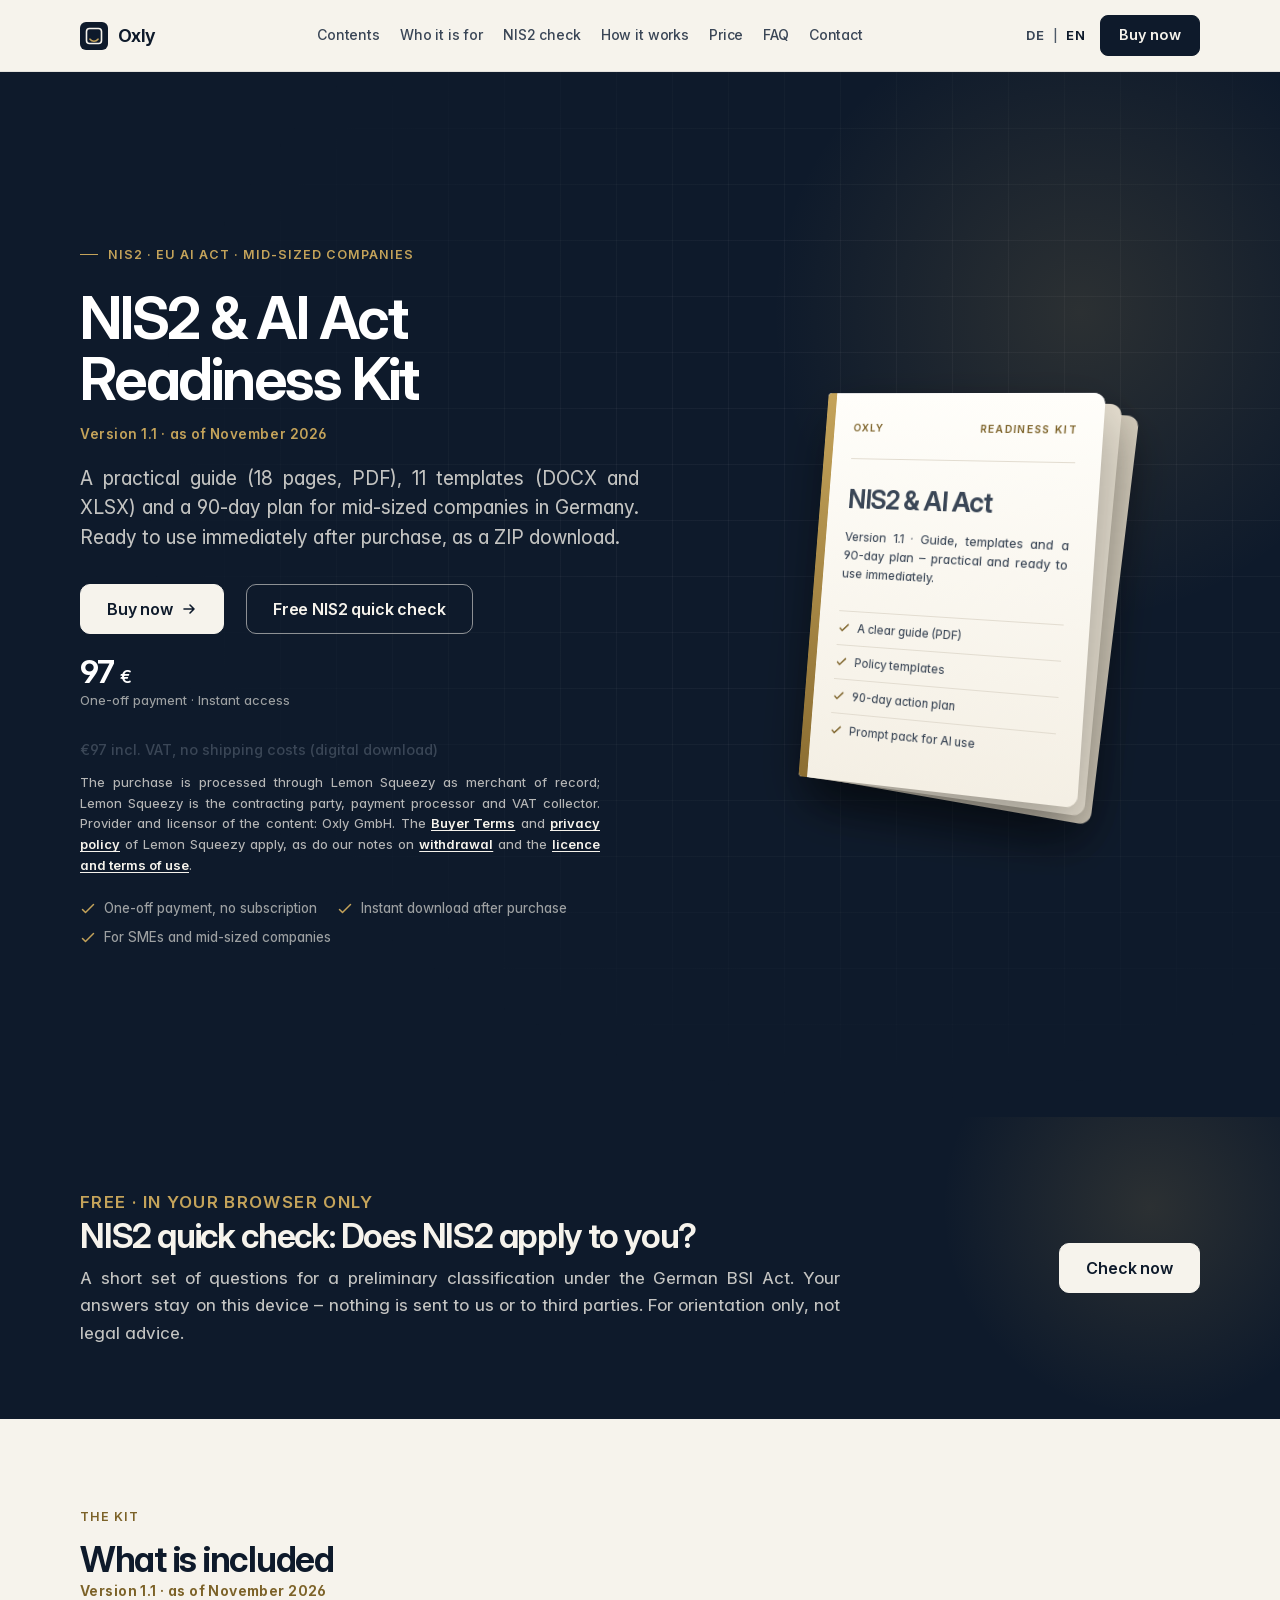
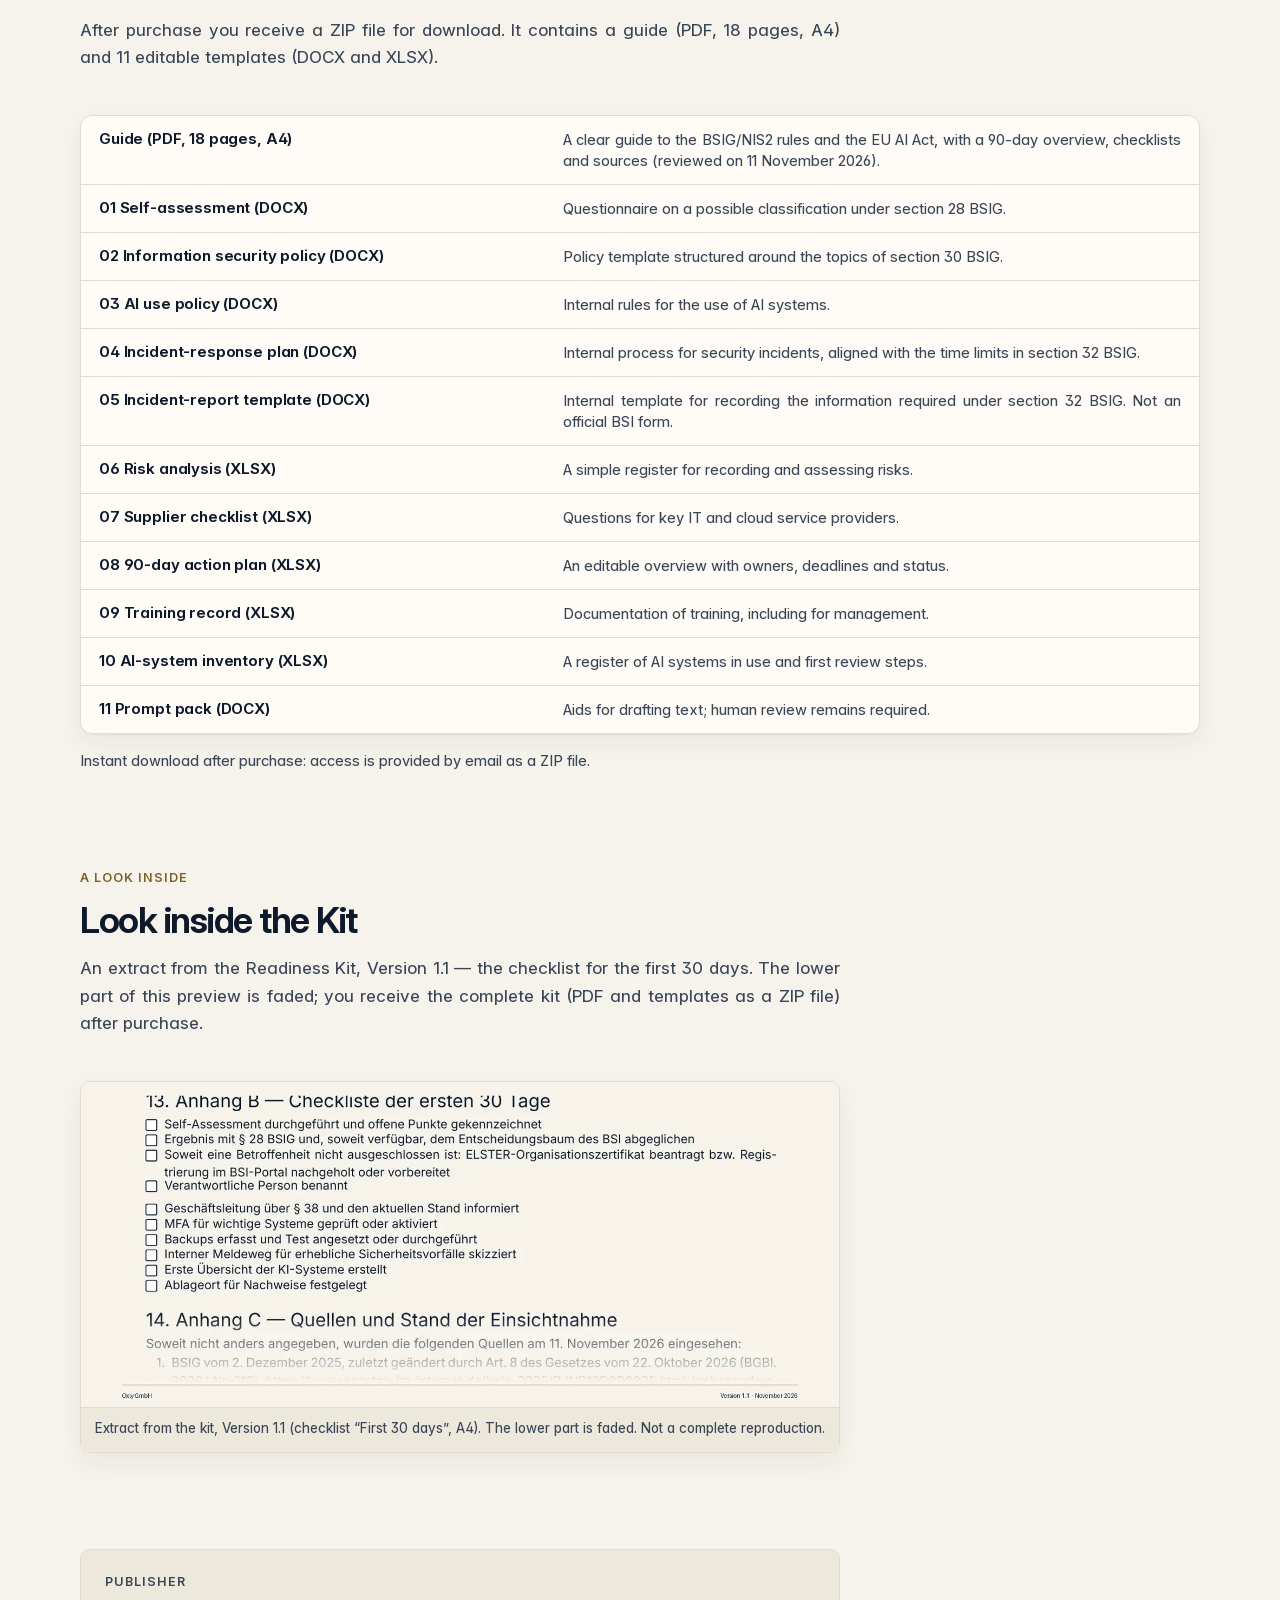
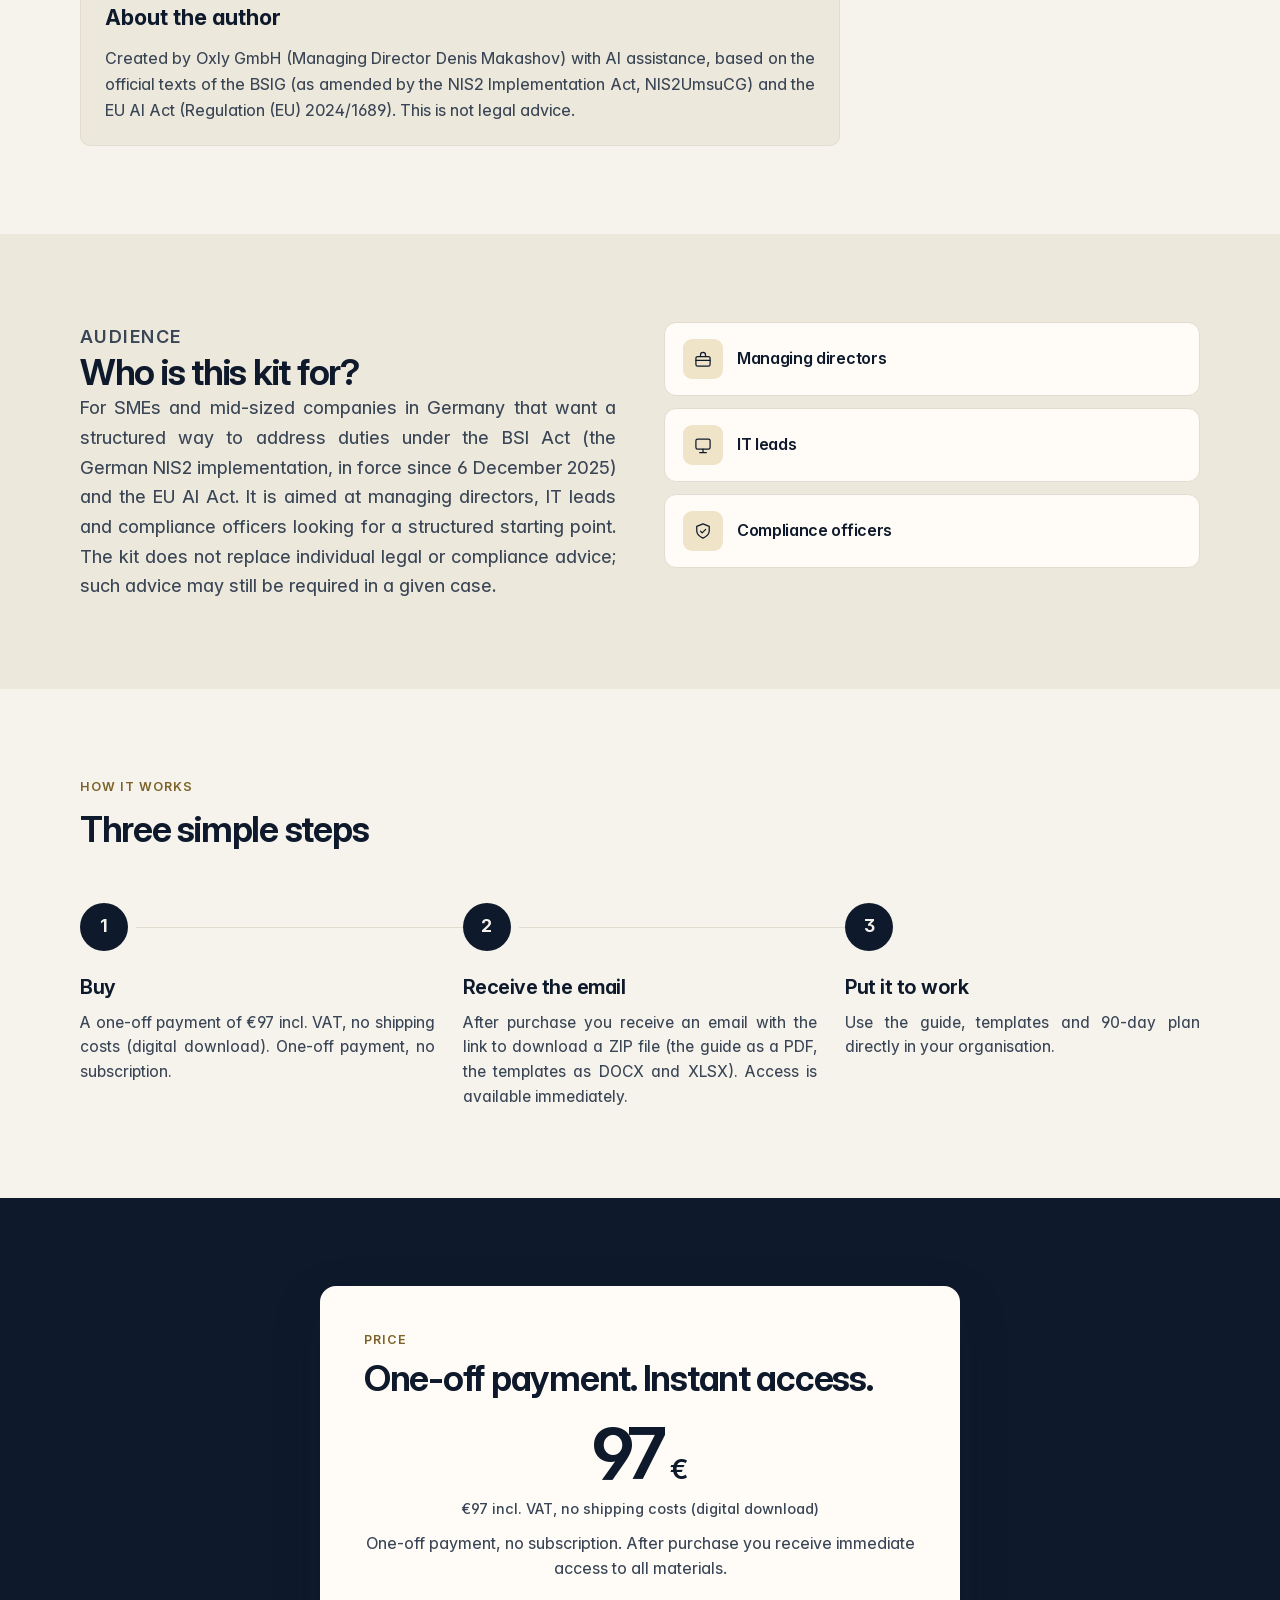
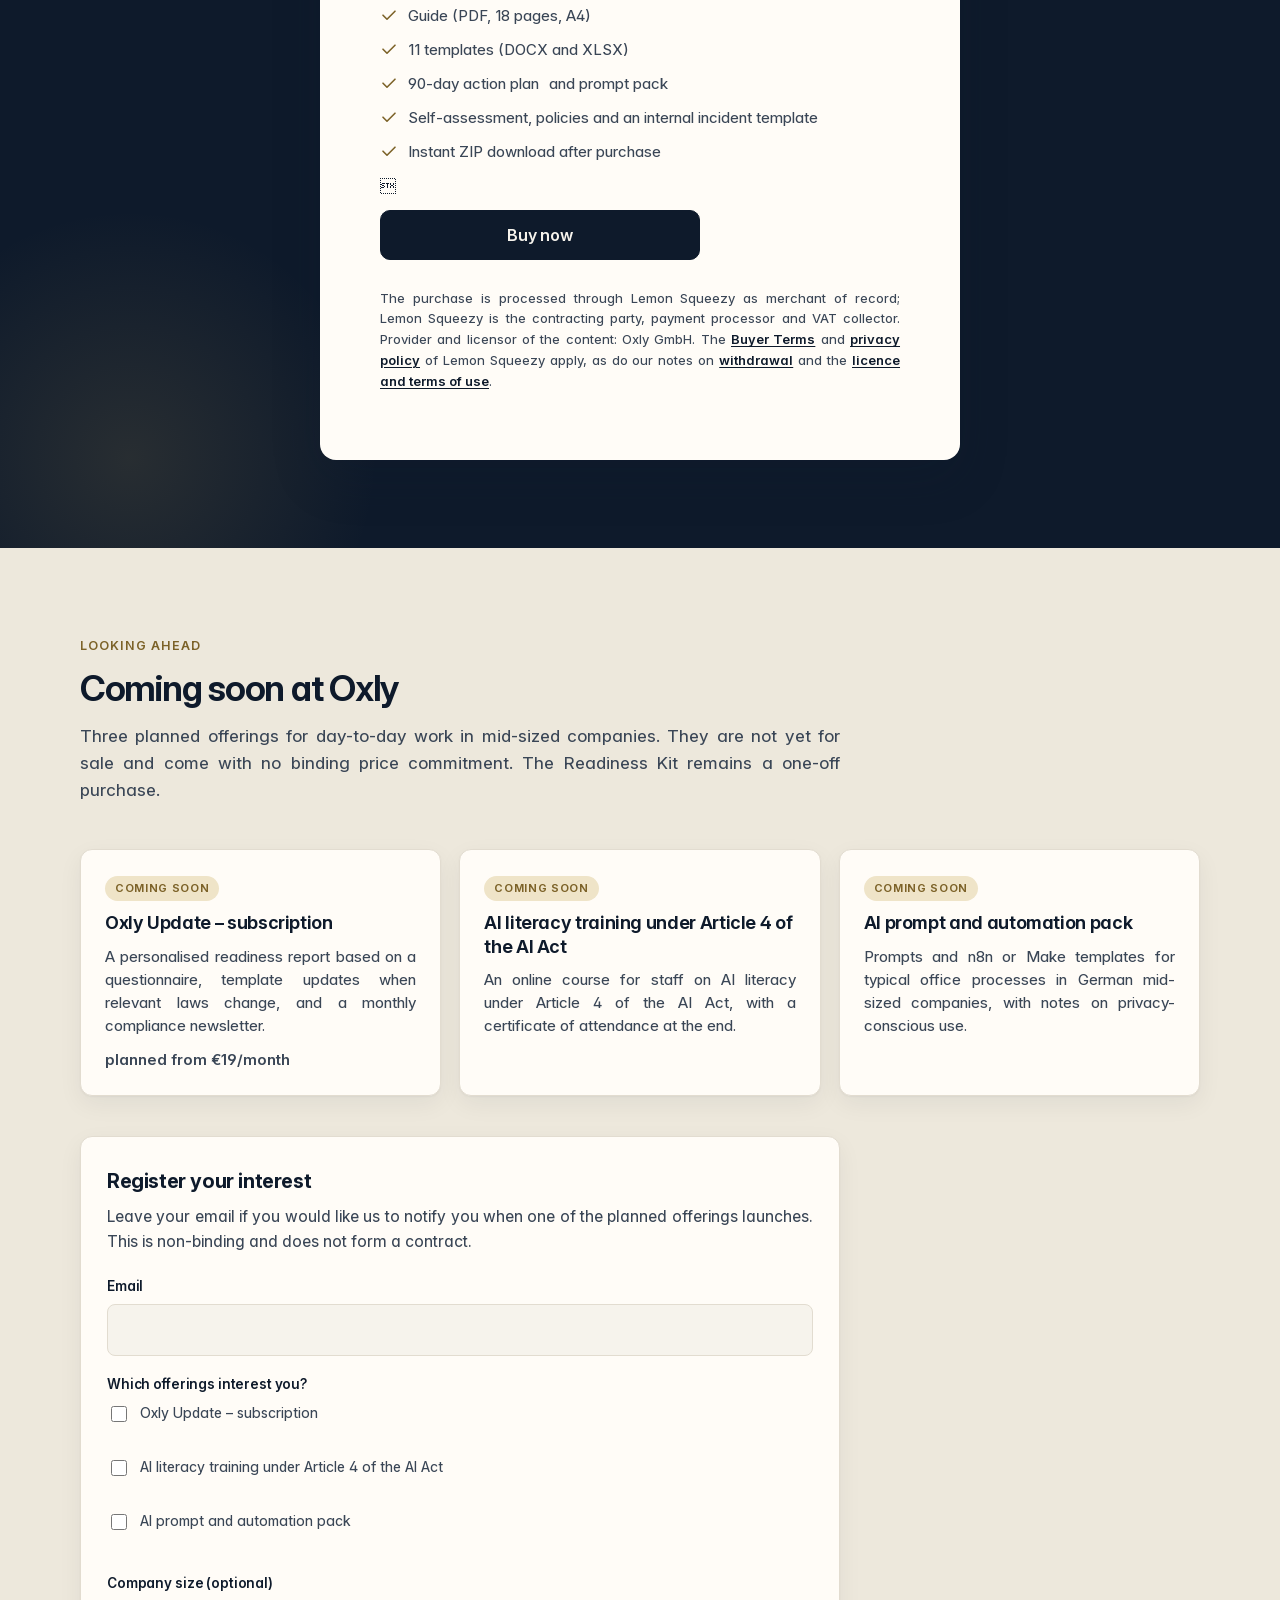
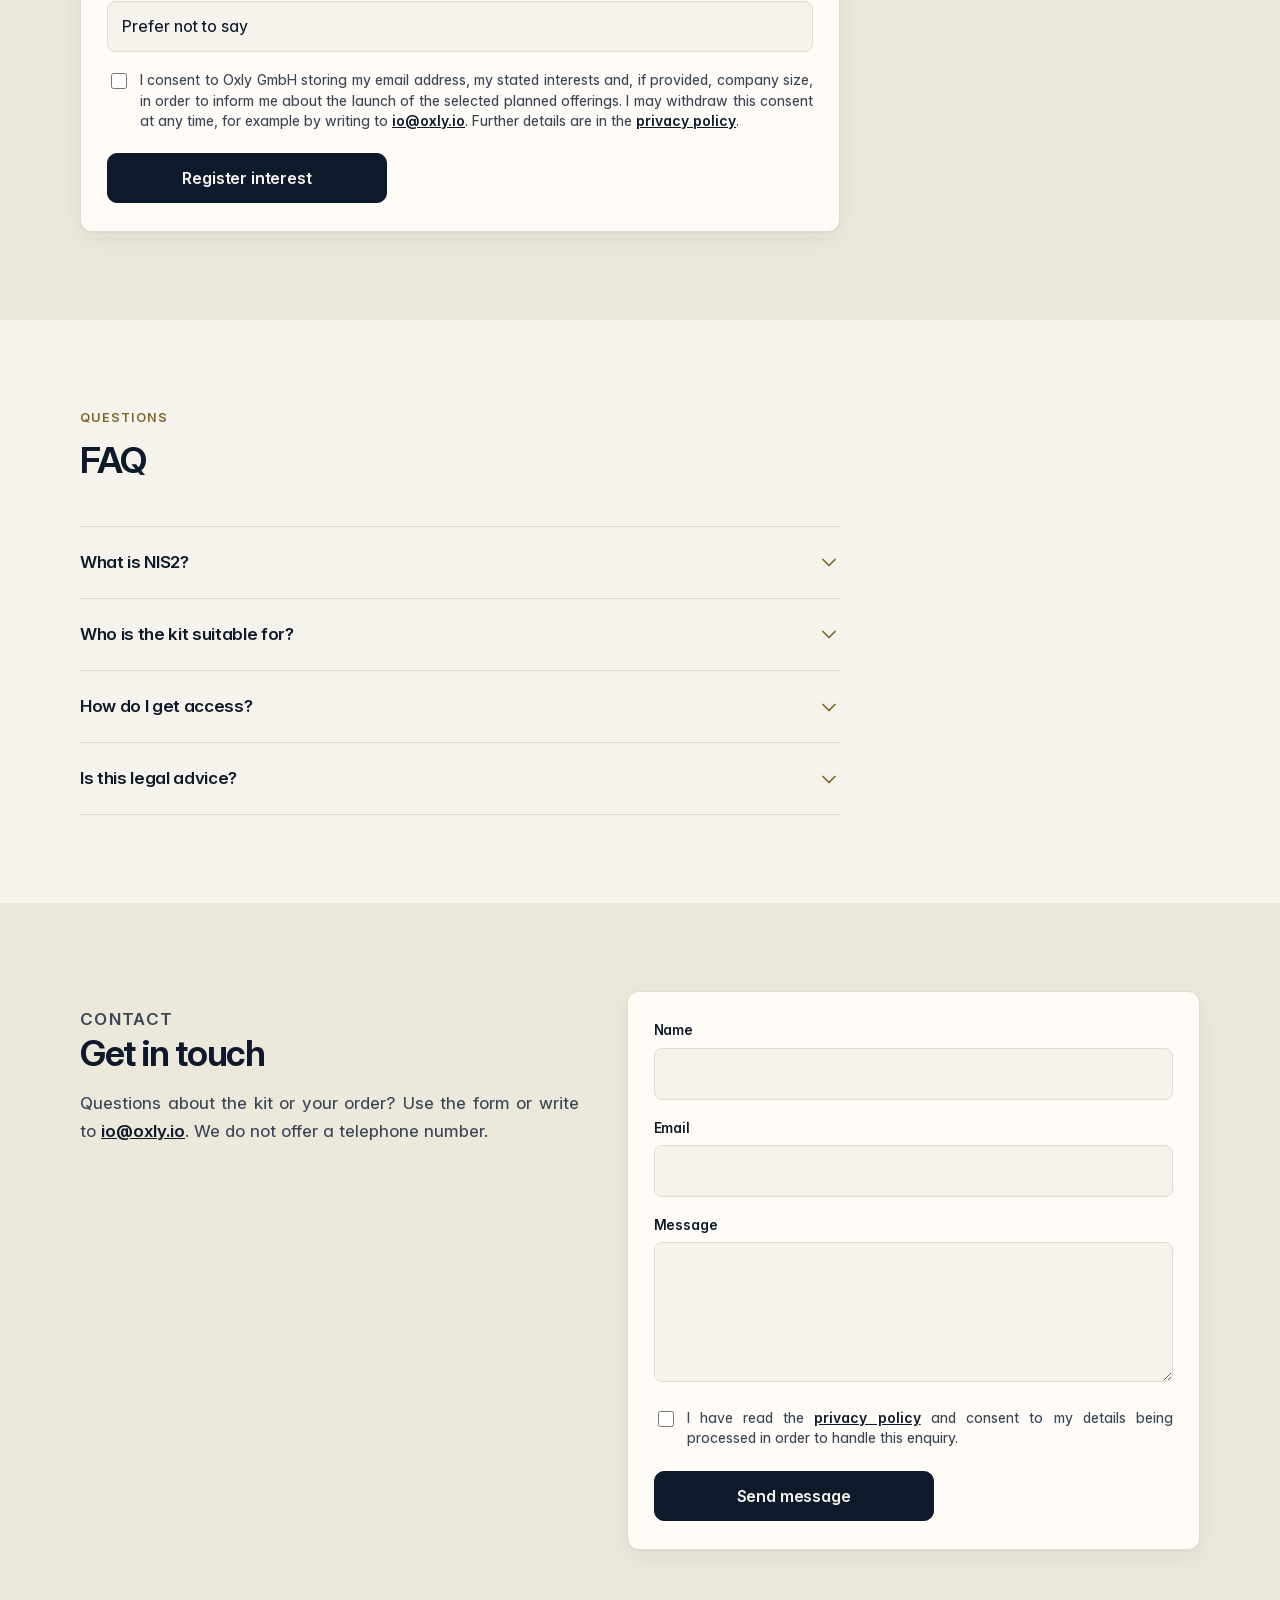
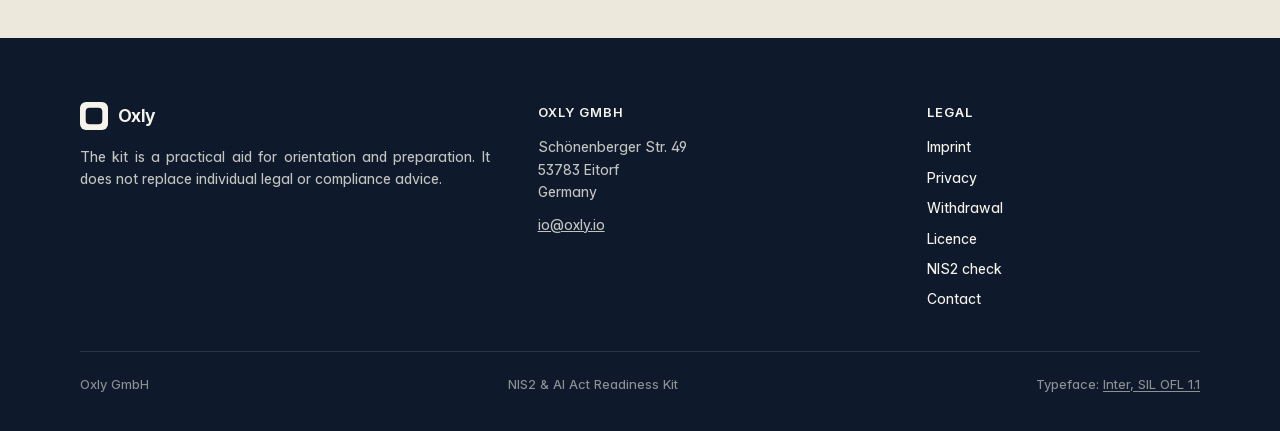
==== commit 325d4baa: "Add Version 1.1 line to the English kit cover" ====
--- a/en/index.html
+++ b/en/index.html
@@ -97,7 +97,7 @@
               </div>
               <div class="kit-rule"></div>
               <p class="kit-title">NIS2 &amp; AI Act</p>
-              <p>Guide, templates and a <span class="nowrap">90-day plan</span> – practical and ready to use immediately.</p>
+              <p>Version 1.1 · Guide, templates and a <span class="nowrap">90-day plan</span> – practical and ready to use immediately.</p>
               <ul class="kit-list">
                 <li>
                   <svg viewBox="0 0 14 14" fill="none"><path d="M2.5 7.2l2.6 2.6 6.4-6.4" stroke="currentColor" stroke-width="1.5" stroke-linecap="round" stroke-linejoin="round"/></svg>
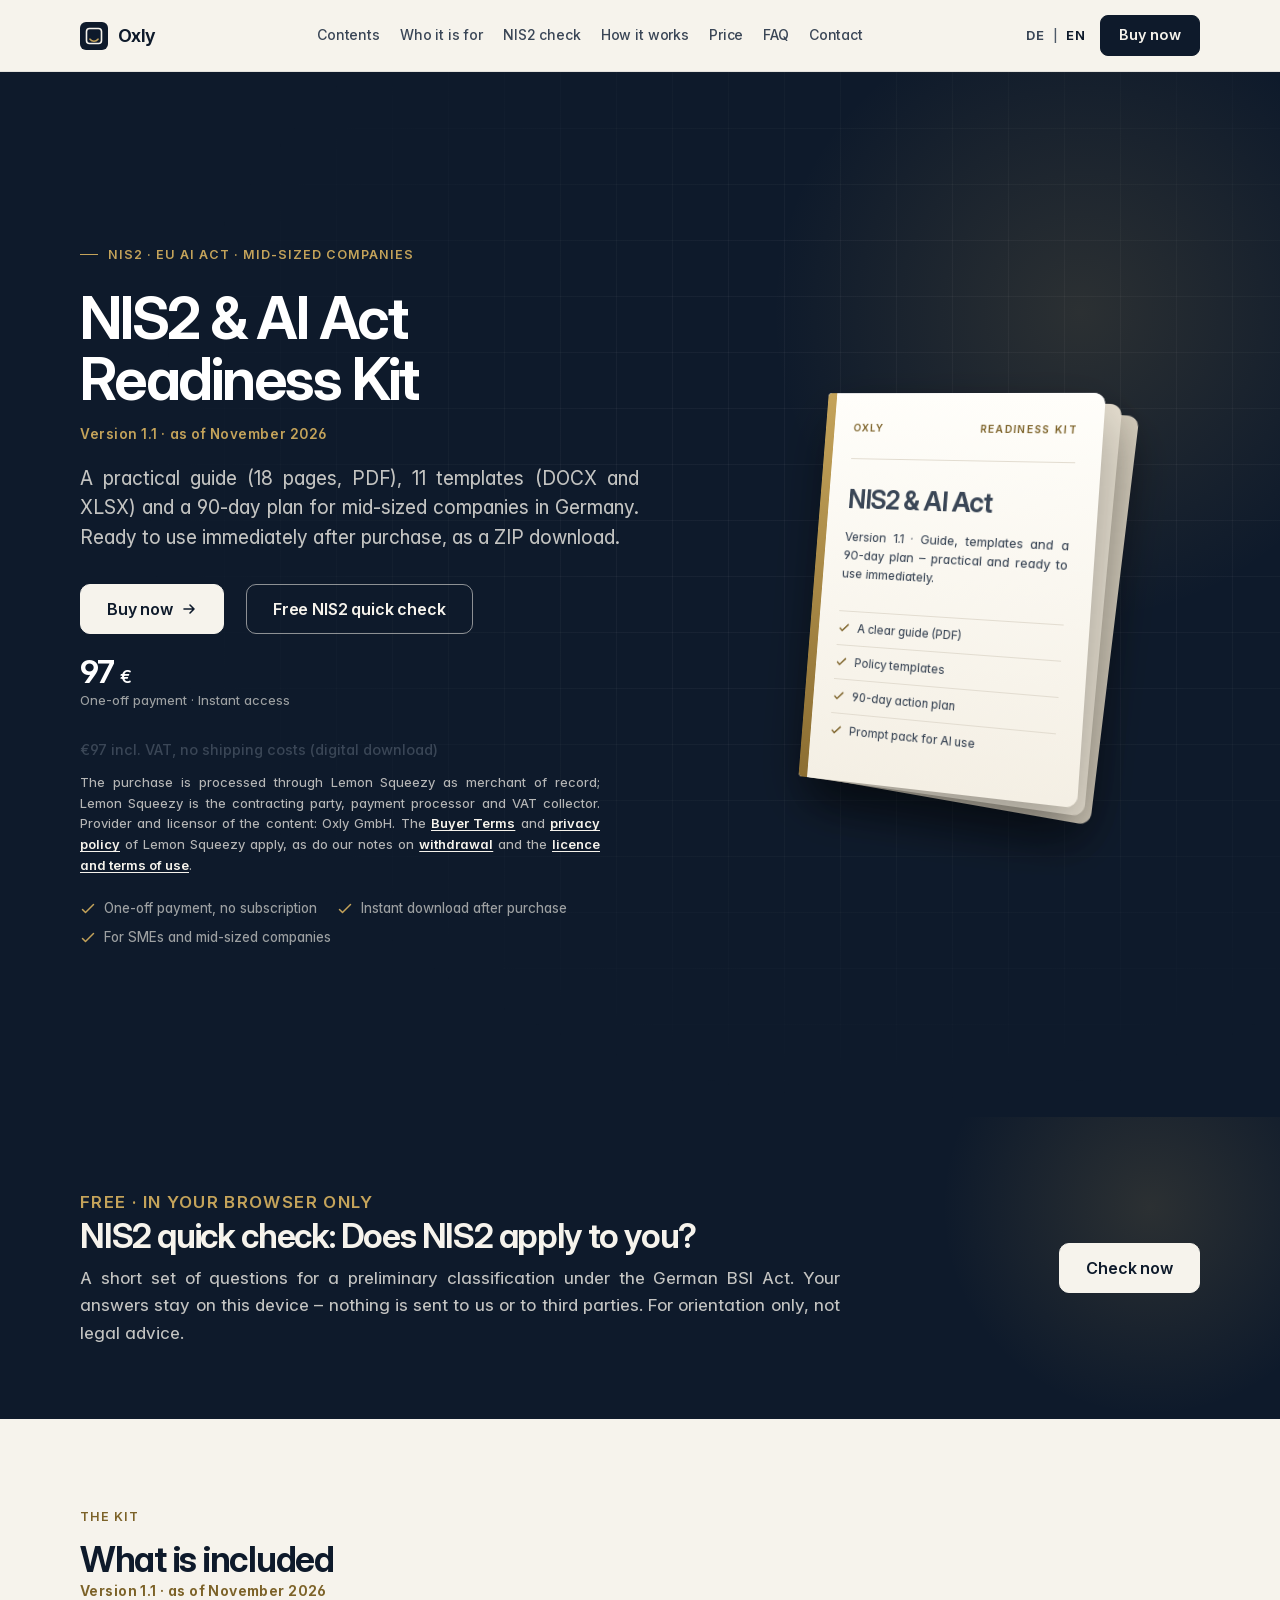
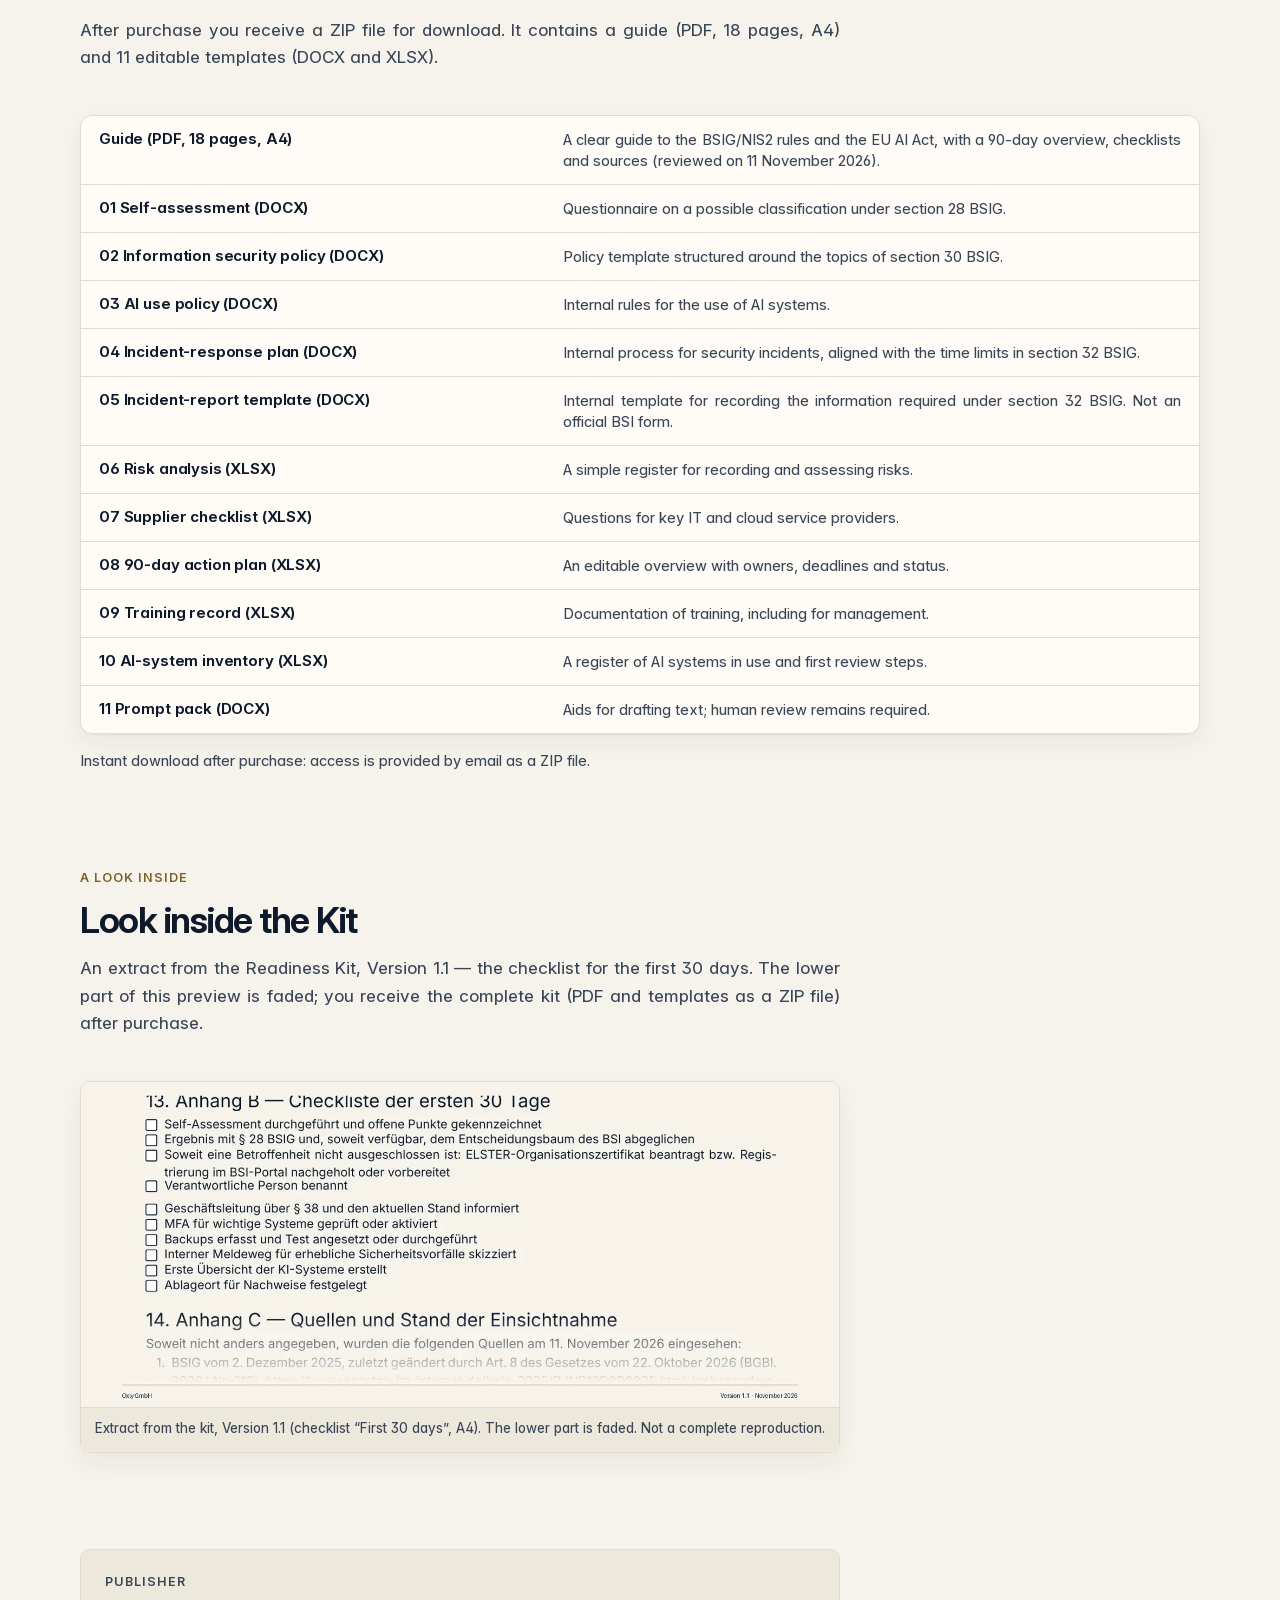
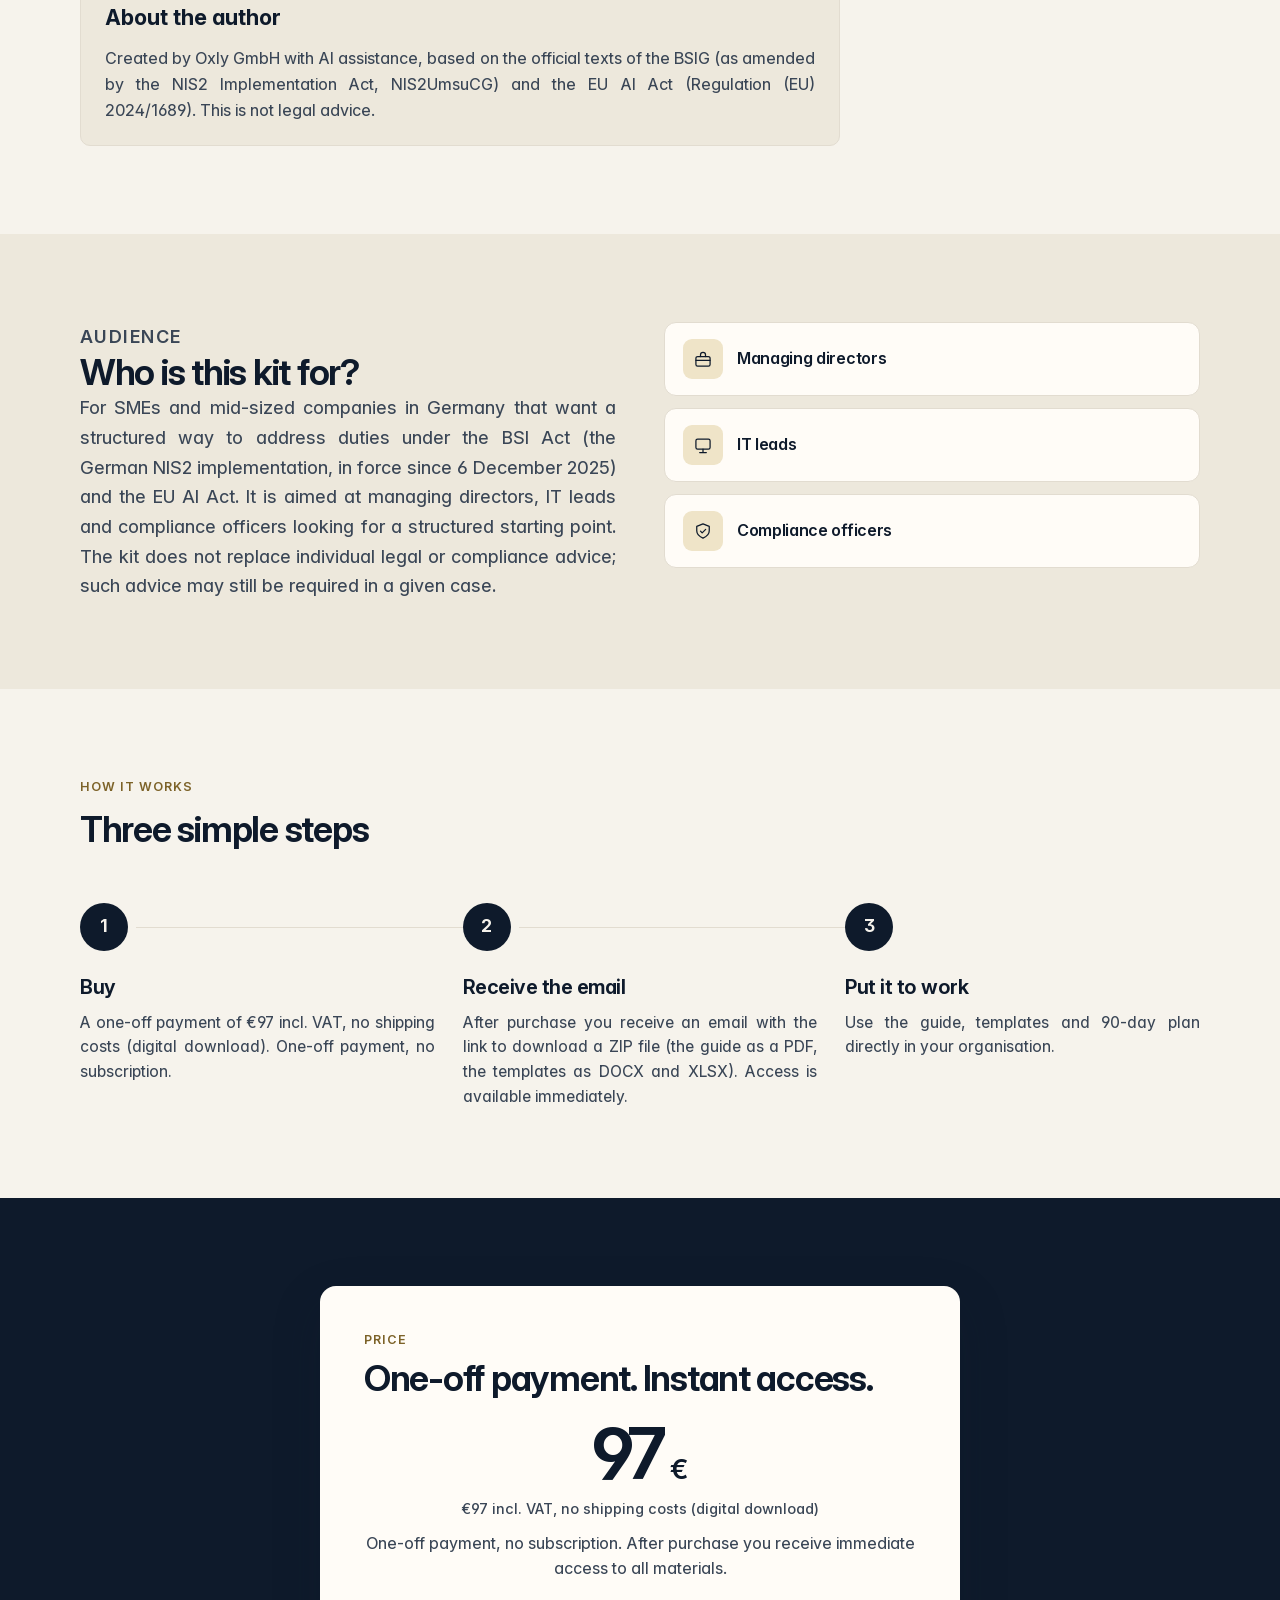
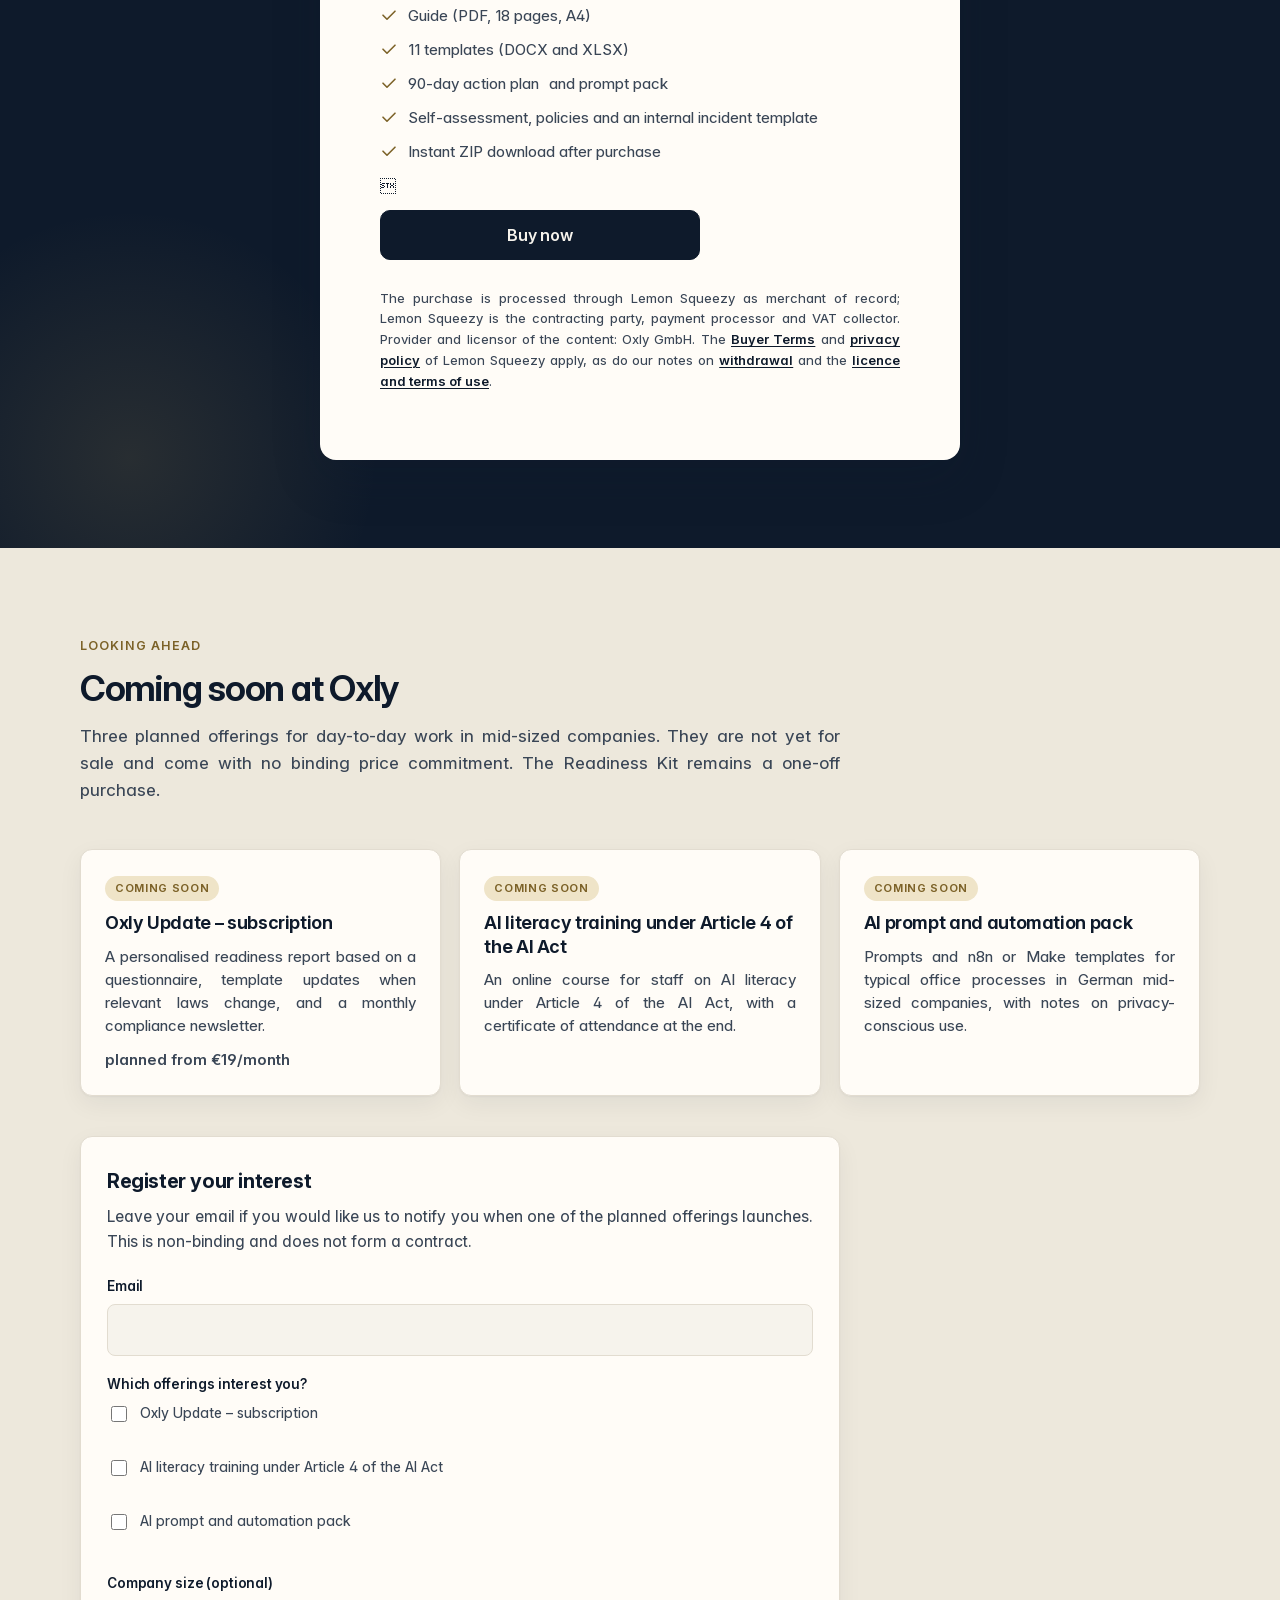
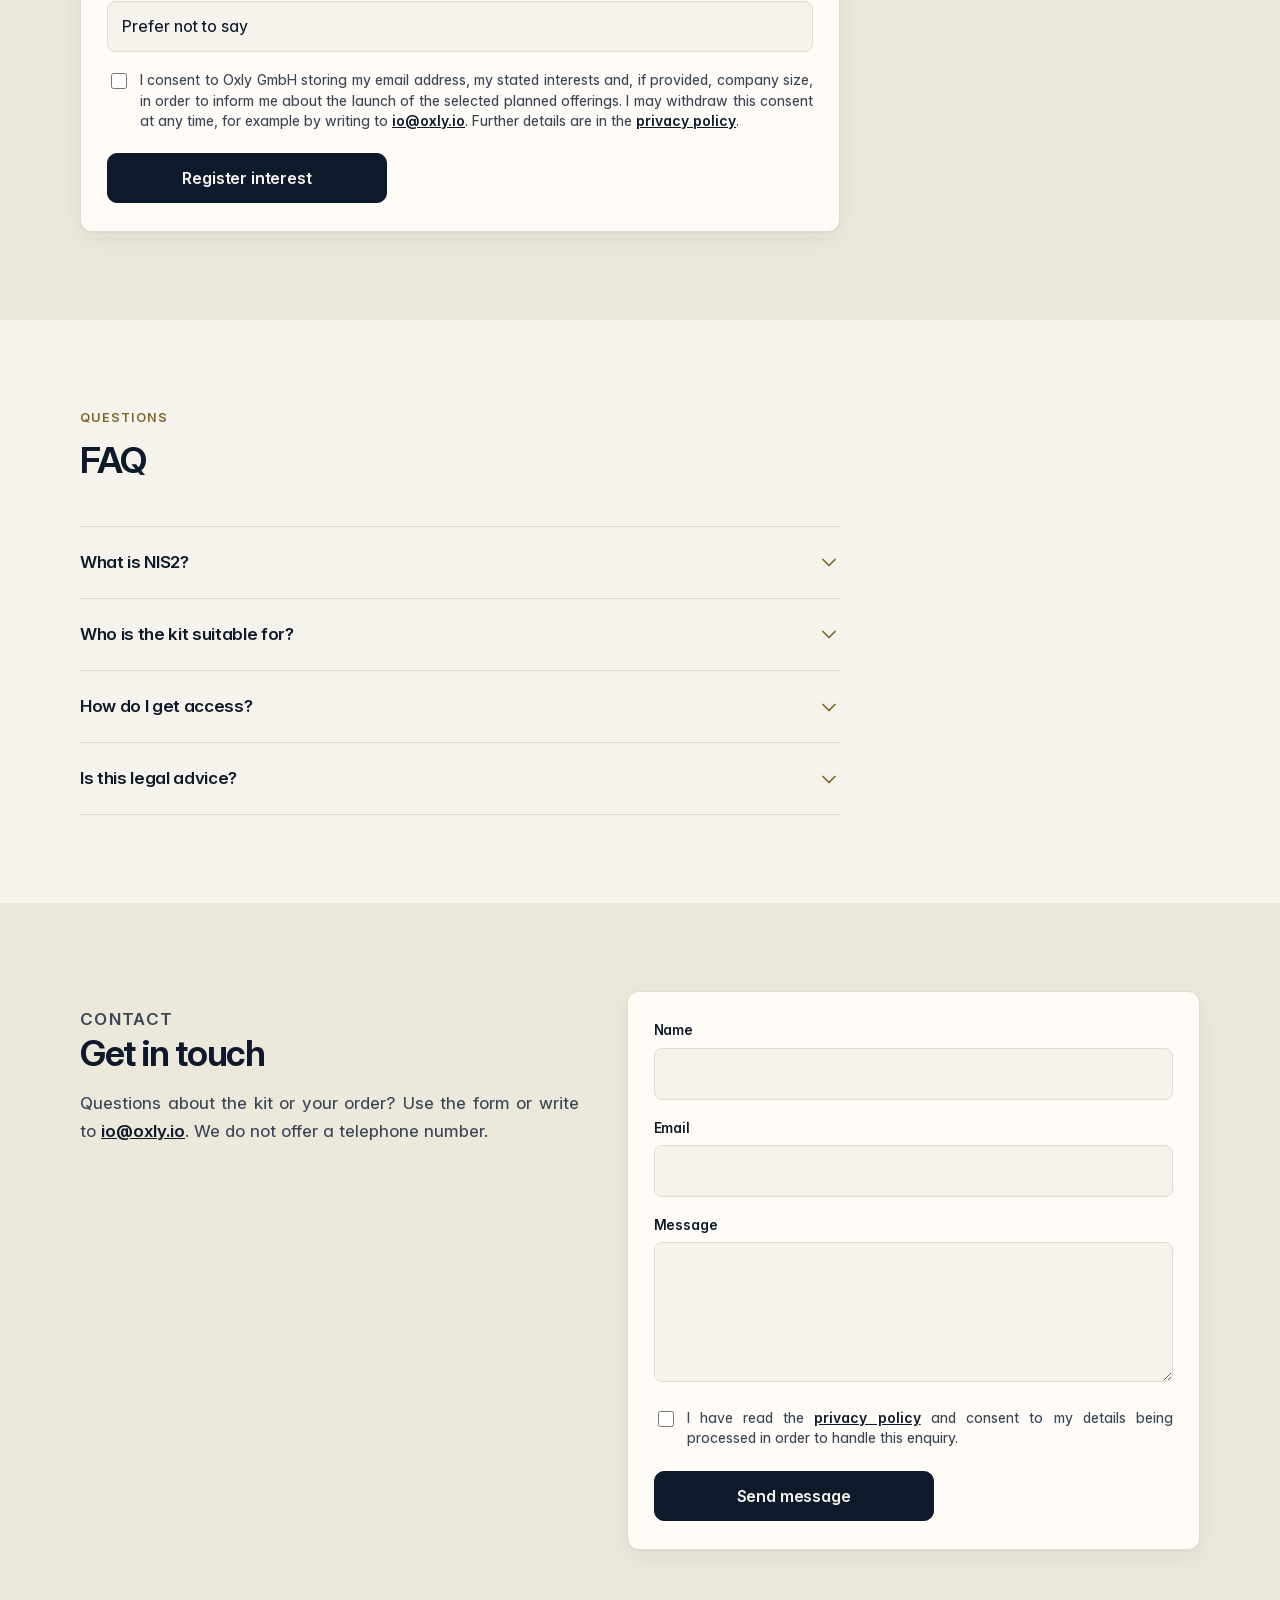
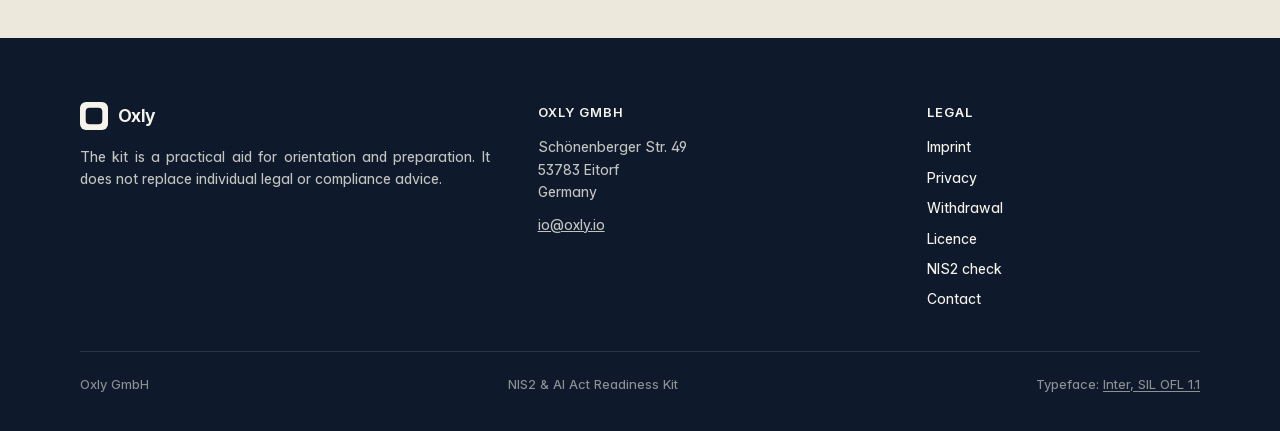
==== commit 740597d2: "Remove managing-director name from the About the author block" ====
--- a/en/index.html
+++ b/en/index.html
@@ -214,7 +214,7 @@
         <div class="author-inner">
           <p class="section-kicker">Publisher</p>
           <h2>About the author</h2>
-          <p>Created by Oxly GmbH (Managing Director Denis Makashov) with AI assistance, based on the official texts of the BSIG (as amended by the NIS2 Implementation Act, NIS2UmsuCG) and the EU AI Act (Regulation (EU) 2024/1689). This is not legal advice.</p>
+          <p>Created by Oxly GmbH with AI assistance, based on the official texts of the BSIG (as amended by the NIS2 Implementation Act, NIS2UmsuCG) and the EU AI Act (Regulation (EU) 2024/1689). This is not legal advice.</p>
         </div>
       </div>
     </section>
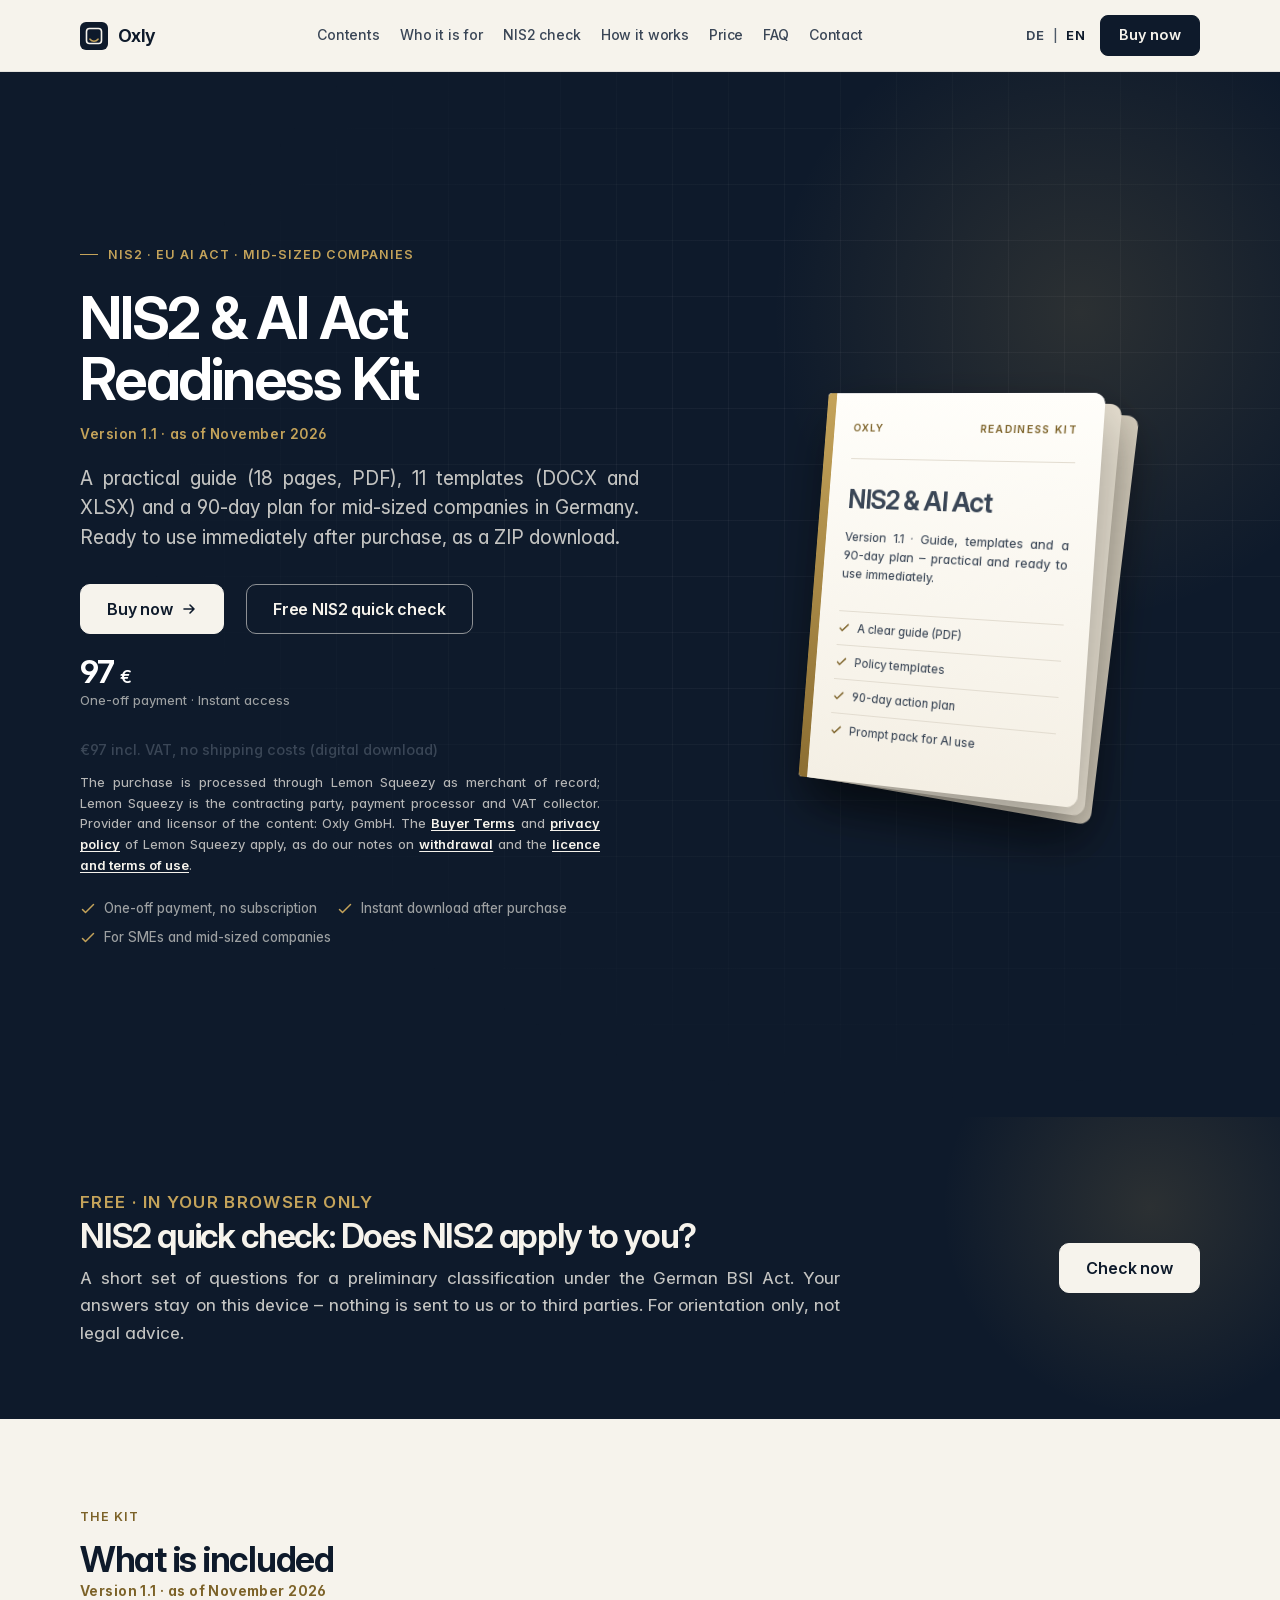
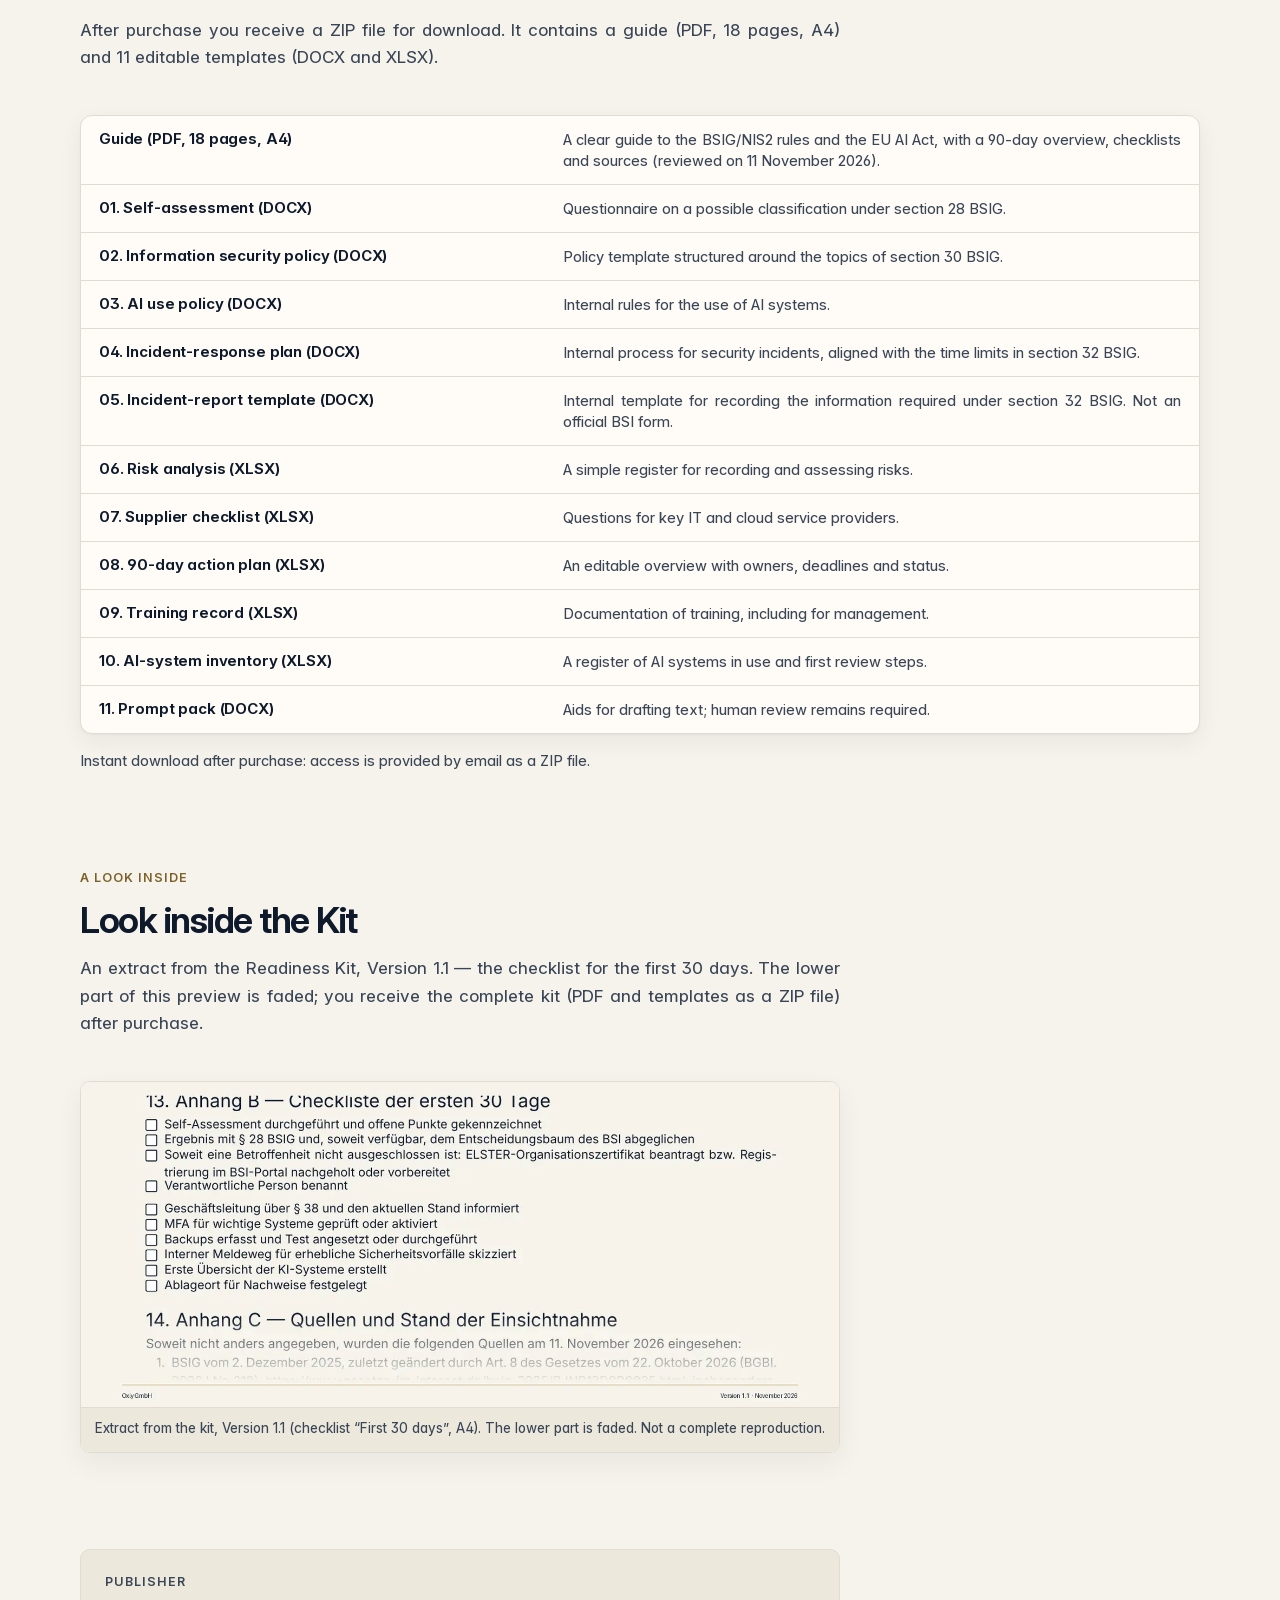
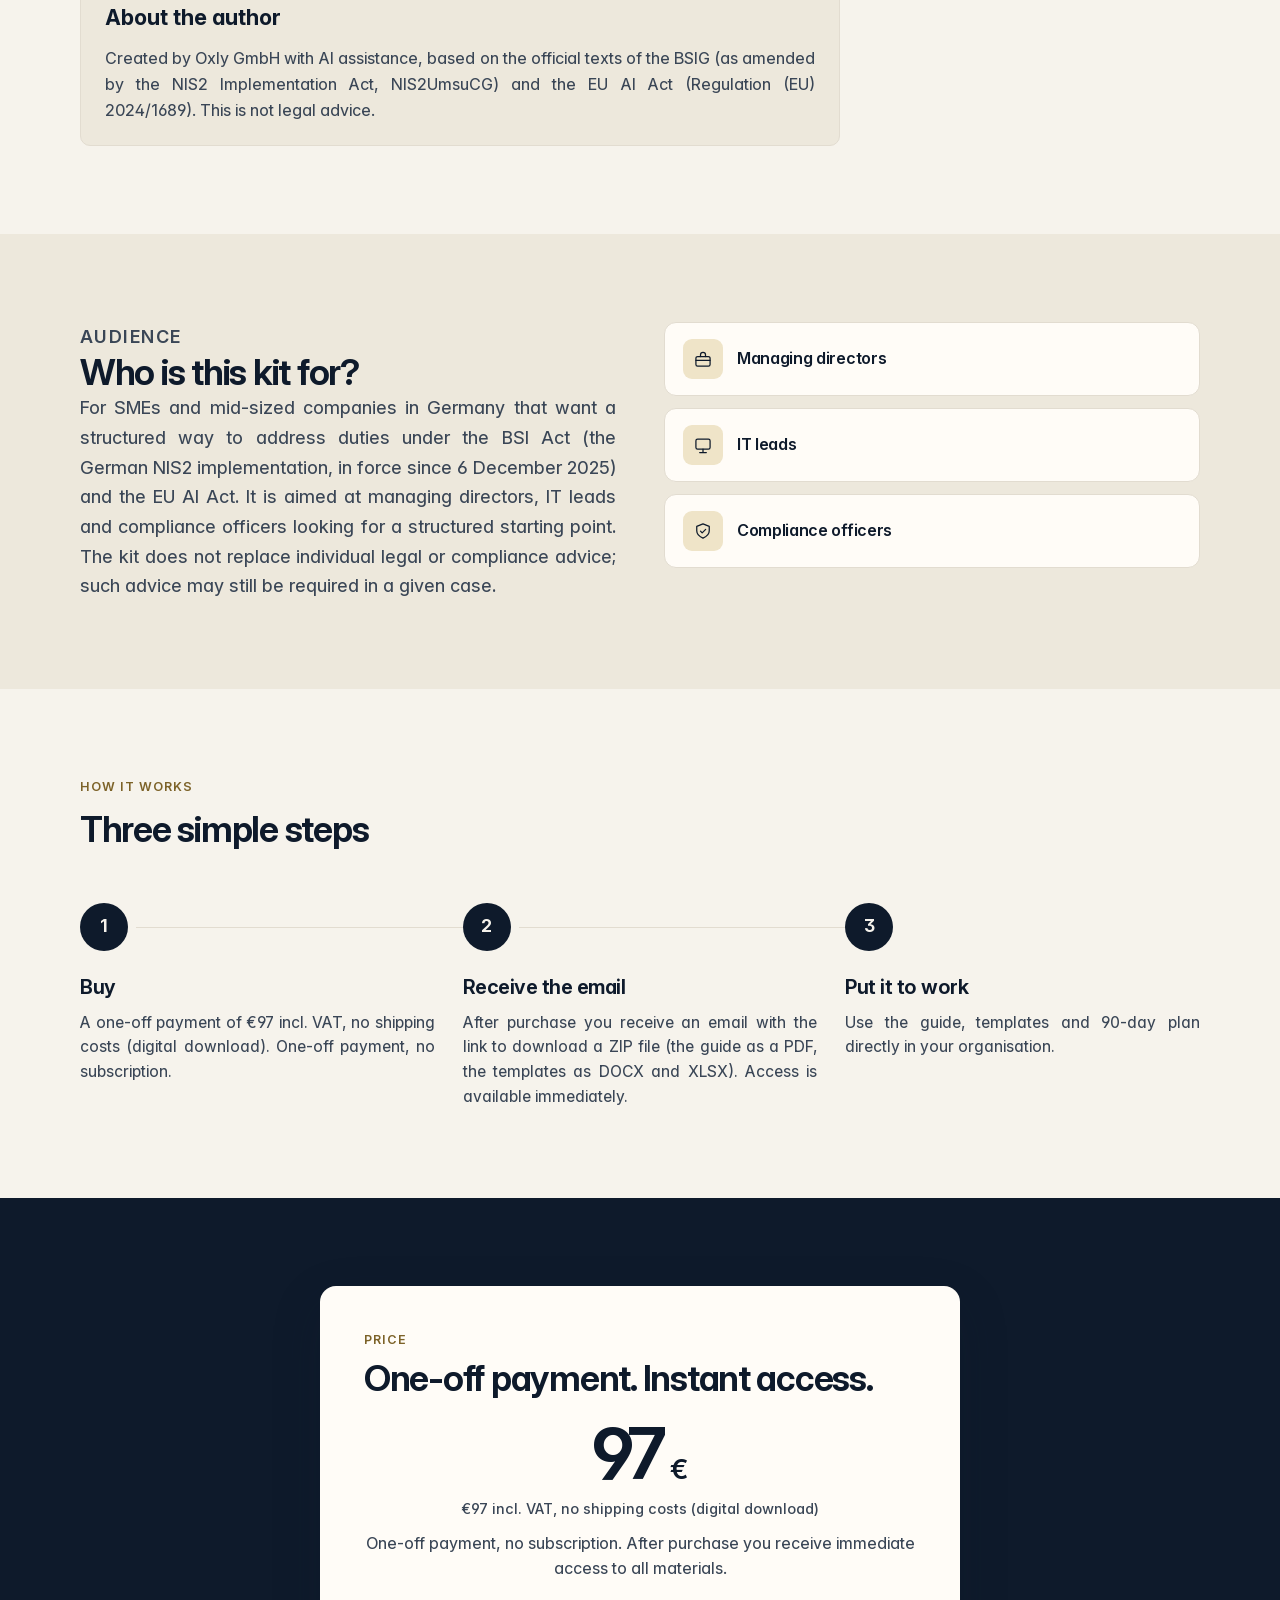
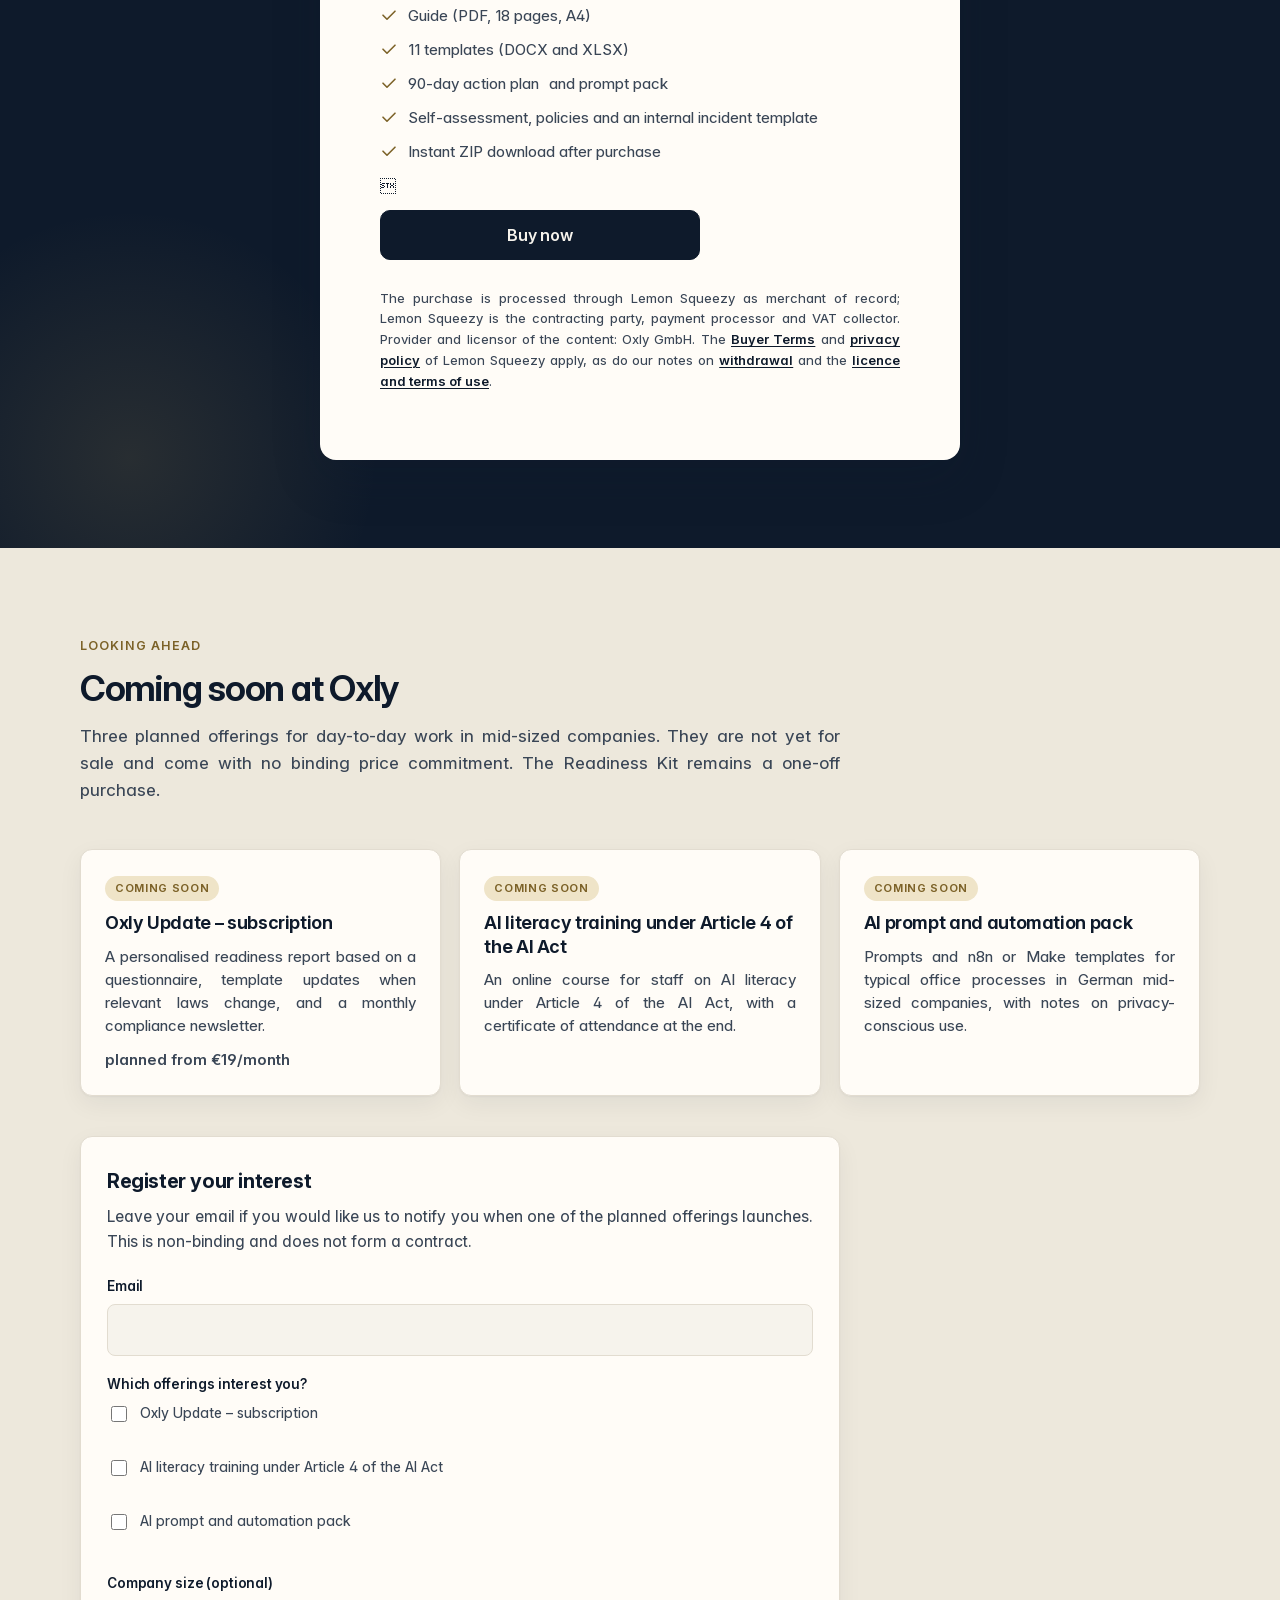
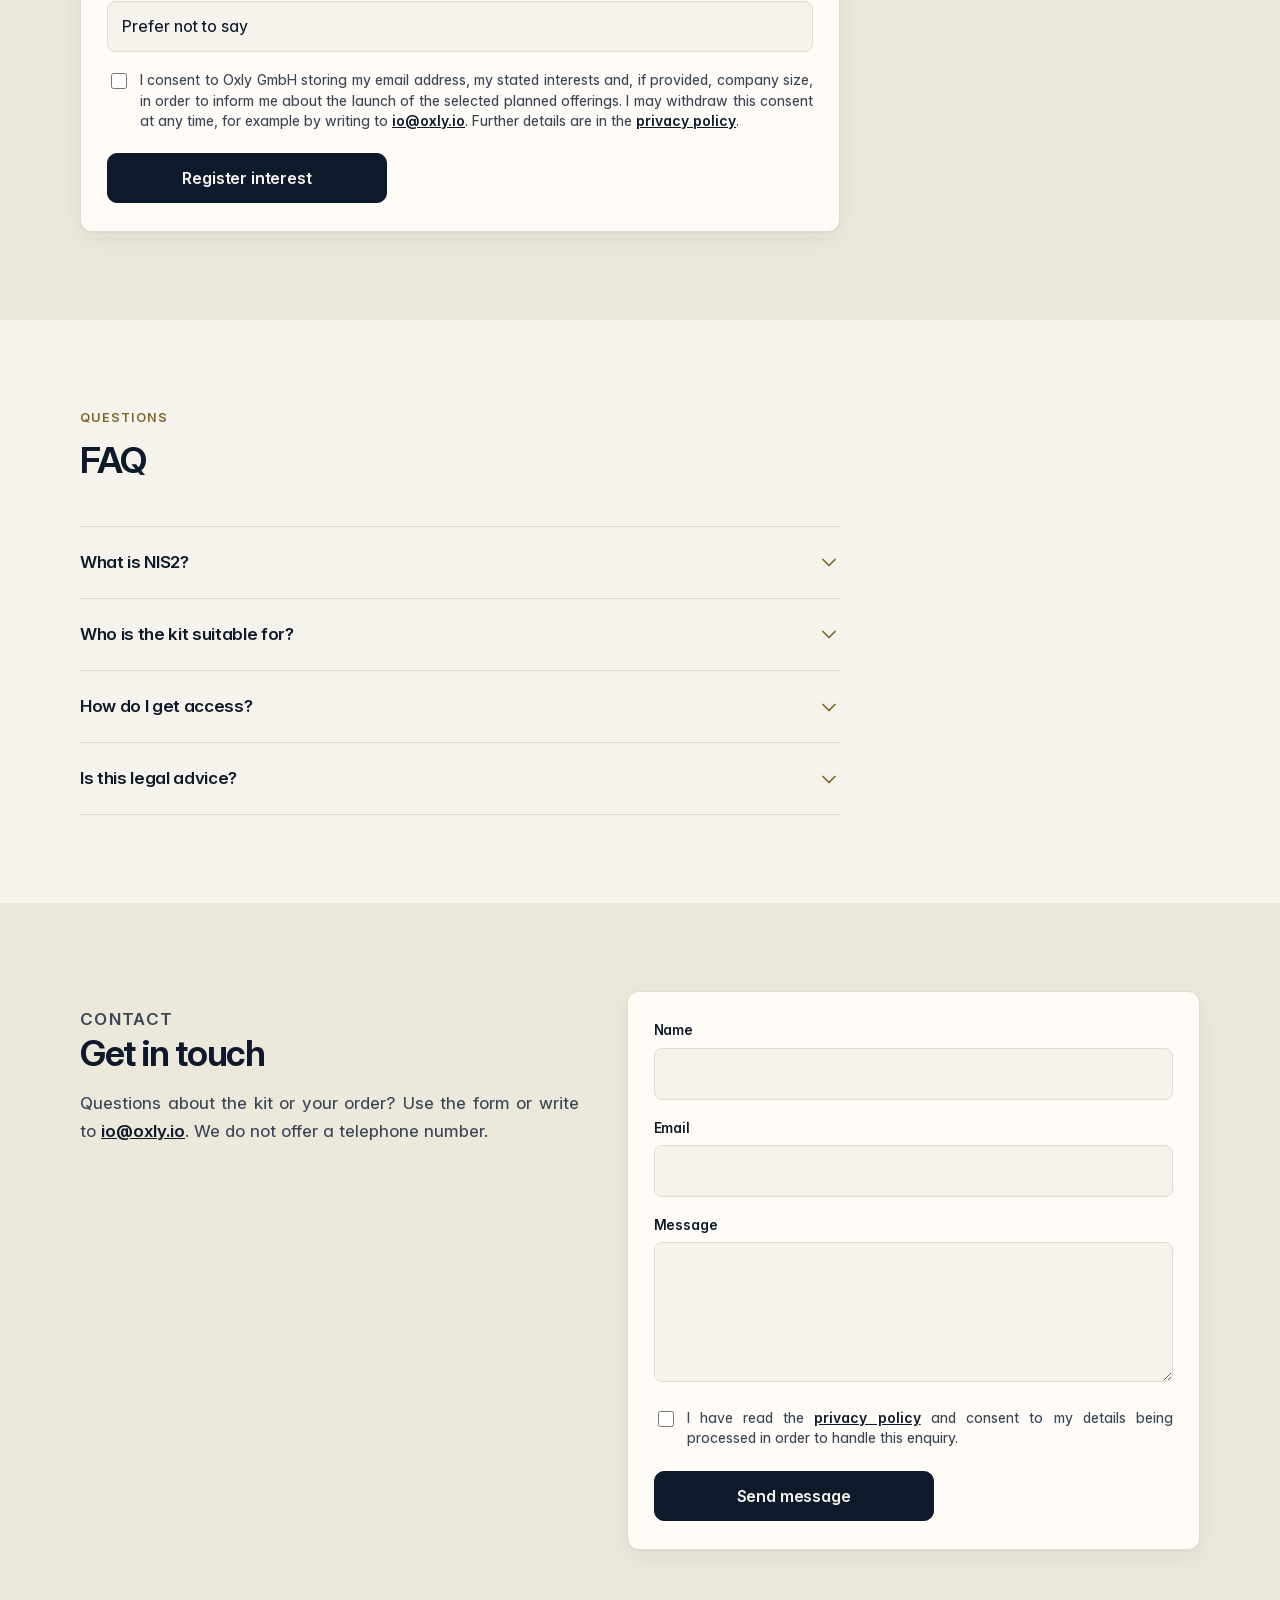
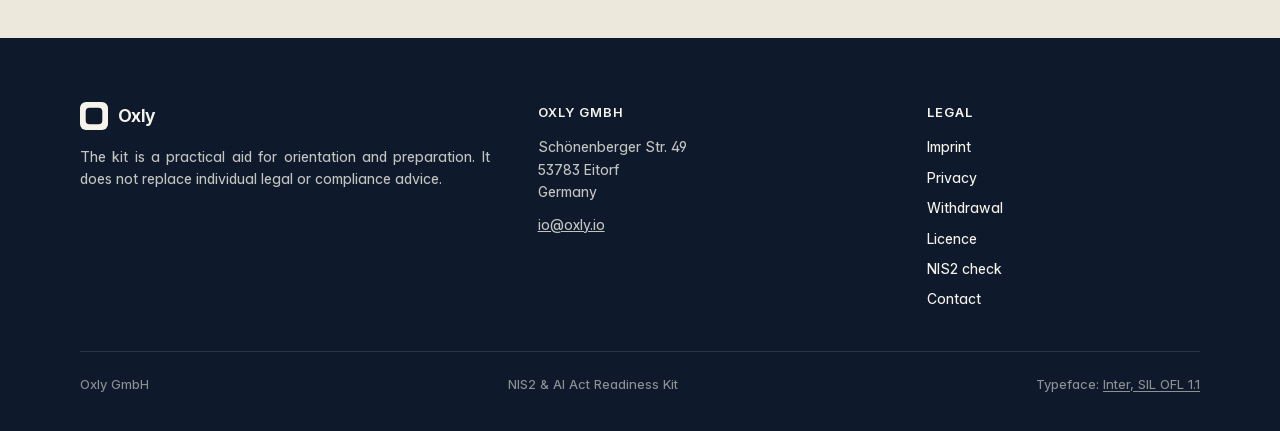
==== commit 35cb00f1: "Add a dot and space after template numbers in the included list" ====
--- a/en/index.html
+++ b/en/index.html
@@ -146,47 +146,47 @@
             <p class="kit-inv-desc">A clear guide to the BSIG/NIS2 rules and the EU AI Act, with a 90-day overview, checklists and sources (reviewed on 11 November 2026).</p>
           </li>
           <li>
-            <div class="kit-inv-name">01 Self-assessment (DOCX)</div>
+            <div class="kit-inv-name"><span class="kit-inv-num" translate="no">01</span>.&nbsp;Self-assessment (DOCX)</div>
             <p class="kit-inv-desc">Questionnaire on a possible classification under section 28 BSIG.</p>
           </li>
           <li>
-            <div class="kit-inv-name">02 Information security policy (DOCX)</div>
+            <div class="kit-inv-name"><span class="kit-inv-num" translate="no">02</span>.&nbsp;Information security policy (DOCX)</div>
             <p class="kit-inv-desc">Policy template structured around the topics of section 30 BSIG.</p>
           </li>
           <li>
-            <div class="kit-inv-name">03 AI use policy (DOCX)</div>
+            <div class="kit-inv-name"><span class="kit-inv-num" translate="no">03</span>.&nbsp;AI use policy (DOCX)</div>
             <p class="kit-inv-desc">Internal rules for the use of AI systems.</p>
           </li>
           <li>
-            <div class="kit-inv-name">04 Incident-response plan (DOCX)</div>
+            <div class="kit-inv-name"><span class="kit-inv-num" translate="no">04</span>.&nbsp;Incident-response plan (DOCX)</div>
             <p class="kit-inv-desc">Internal process for security incidents, aligned with the time limits in section 32 BSIG.</p>
           </li>
           <li>
-            <div class="kit-inv-name">05 Incident-report template (DOCX)</div>
+            <div class="kit-inv-name"><span class="kit-inv-num" translate="no">05</span>.&nbsp;Incident-report template (DOCX)</div>
             <p class="kit-inv-desc">Internal template for recording the information required under section 32 BSIG. Not an official BSI form.</p>
           </li>
           <li>
-            <div class="kit-inv-name">06 Risk analysis (XLSX)</div>
+            <div class="kit-inv-name"><span class="kit-inv-num" translate="no">06</span>.&nbsp;Risk analysis (XLSX)</div>
             <p class="kit-inv-desc">A simple register for recording and assessing risks.</p>
           </li>
           <li>
-            <div class="kit-inv-name">07 Supplier checklist (XLSX)</div>
+            <div class="kit-inv-name"><span class="kit-inv-num" translate="no">07</span>.&nbsp;Supplier checklist (XLSX)</div>
             <p class="kit-inv-desc">Questions for key IT and cloud service providers.</p>
           </li>
           <li>
-            <div class="kit-inv-name">08 90-day action plan (XLSX)</div>
+            <div class="kit-inv-name"><span class="kit-inv-num" translate="no">08</span>.&nbsp;90-day action plan (XLSX)</div>
             <p class="kit-inv-desc">An editable overview with owners, deadlines and status.</p>
           </li>
           <li>
-            <div class="kit-inv-name">09 Training record (XLSX)</div>
+            <div class="kit-inv-name"><span class="kit-inv-num" translate="no">09</span>.&nbsp;Training record (XLSX)</div>
             <p class="kit-inv-desc">Documentation of training, including for management.</p>
           </li>
           <li>
-            <div class="kit-inv-name">10 AI-system inventory (XLSX)</div>
+            <div class="kit-inv-name"><span class="kit-inv-num" translate="no">10</span>.&nbsp;AI-system inventory (XLSX)</div>
             <p class="kit-inv-desc">A register of AI systems in use and first review steps.</p>
           </li>
           <li>
-            <div class="kit-inv-name">11 Prompt pack (DOCX)</div>
+            <div class="kit-inv-name"><span class="kit-inv-num" translate="no">11</span>.&nbsp;Prompt pack (DOCX)</div>
             <p class="kit-inv-desc">Aids for drafting text; human review remains required.</p>
           </li>
         </ol>
